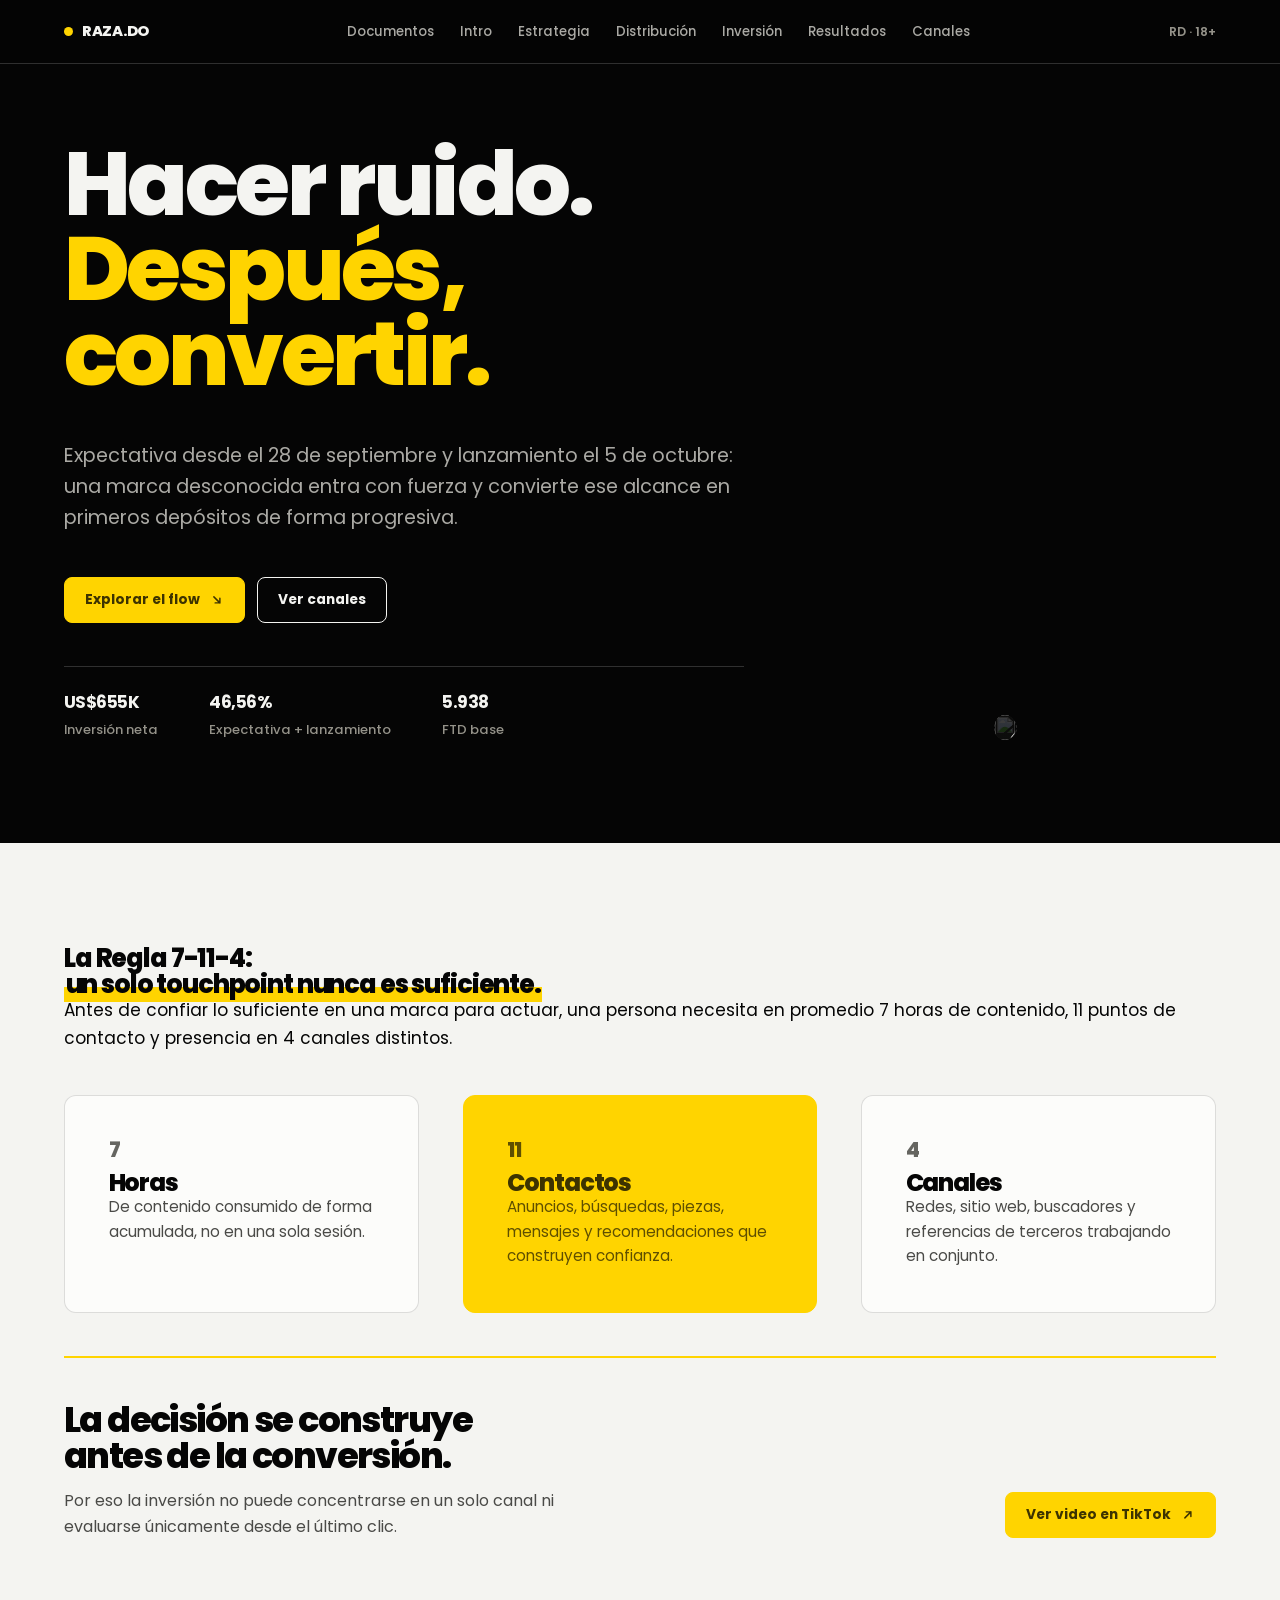
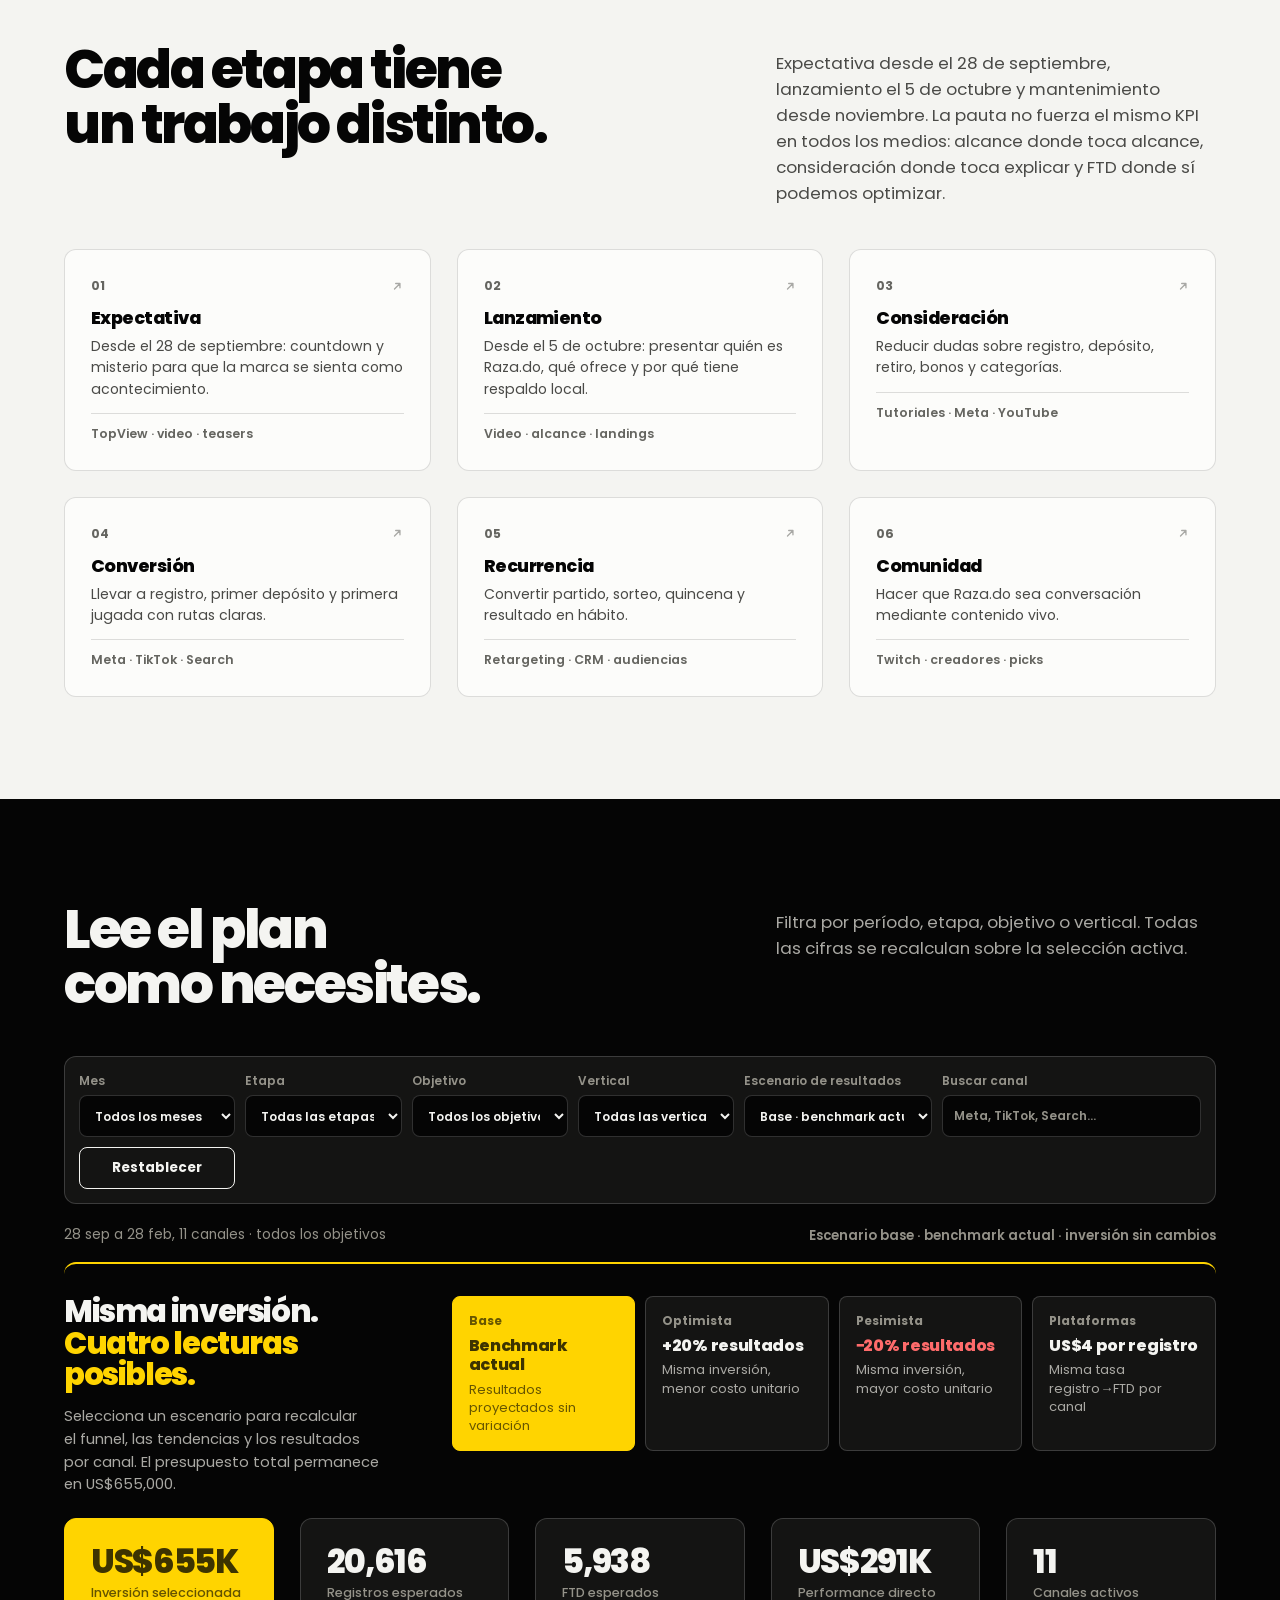
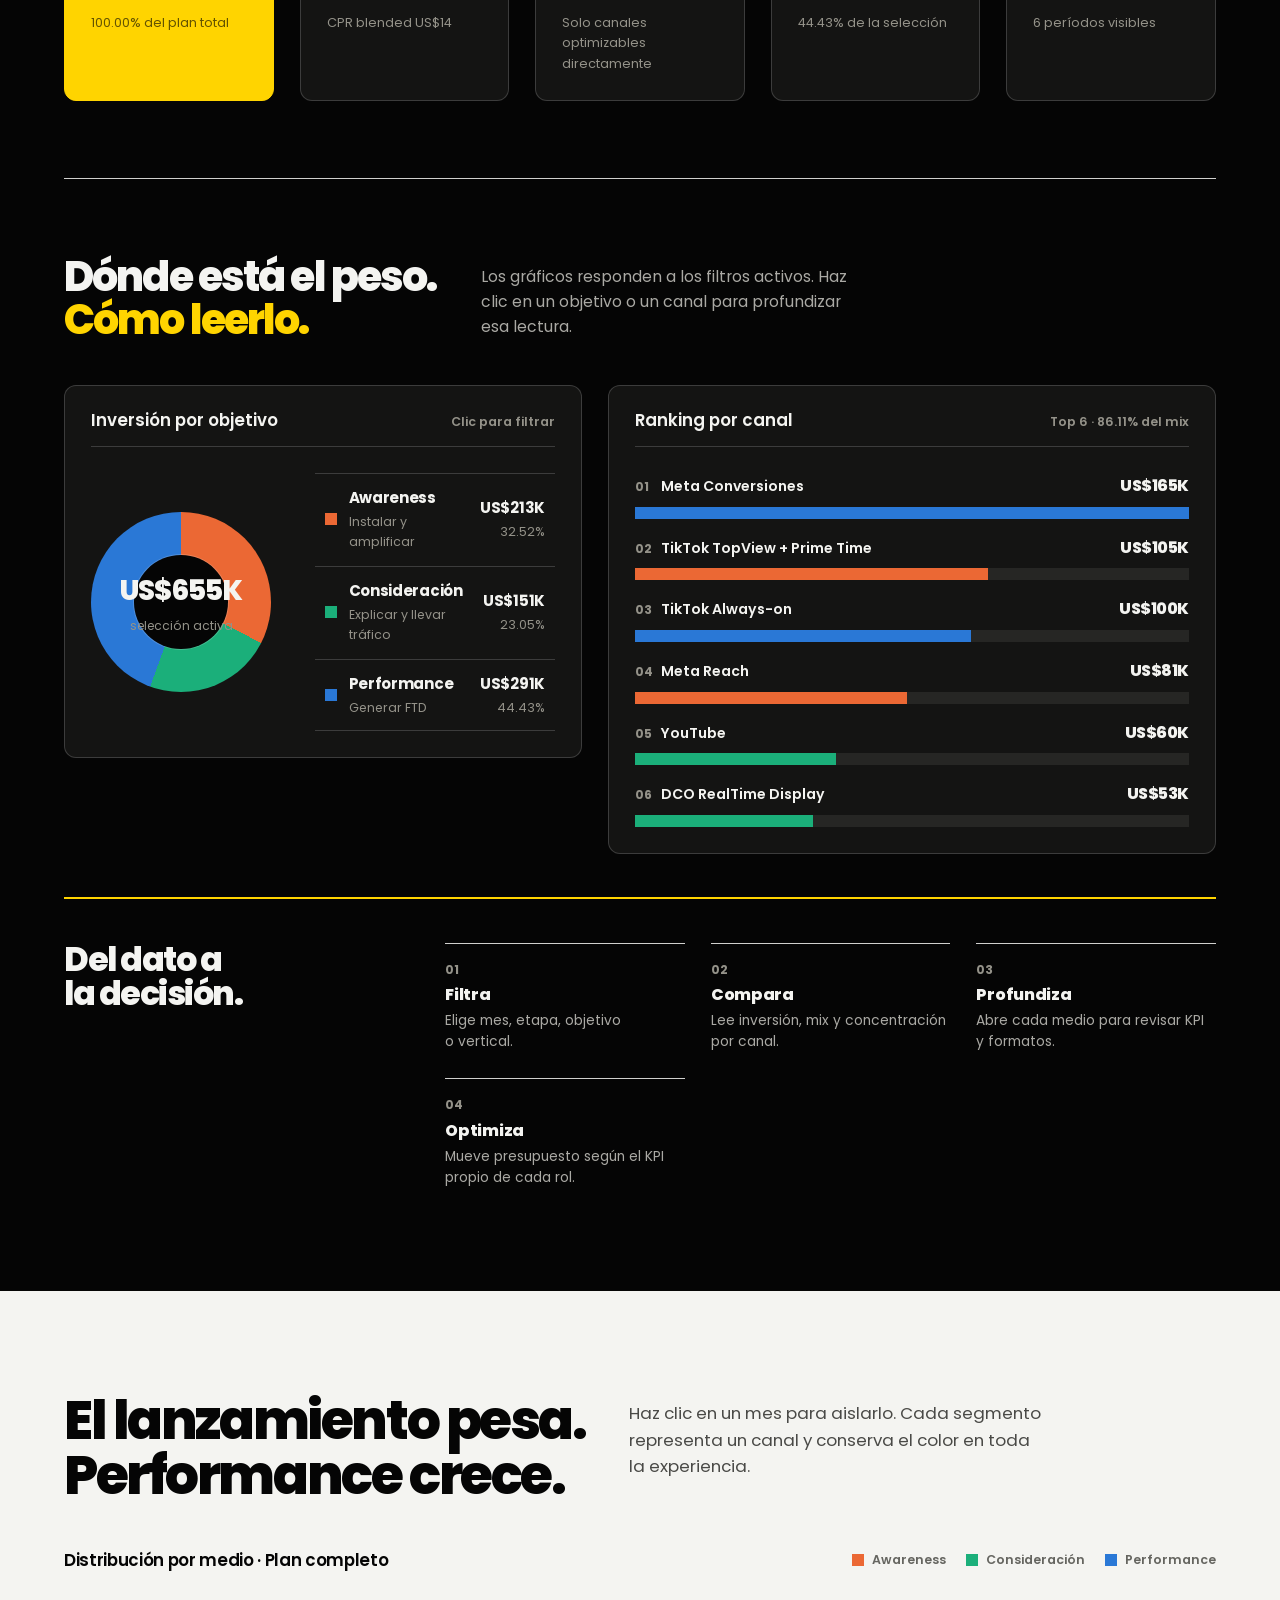
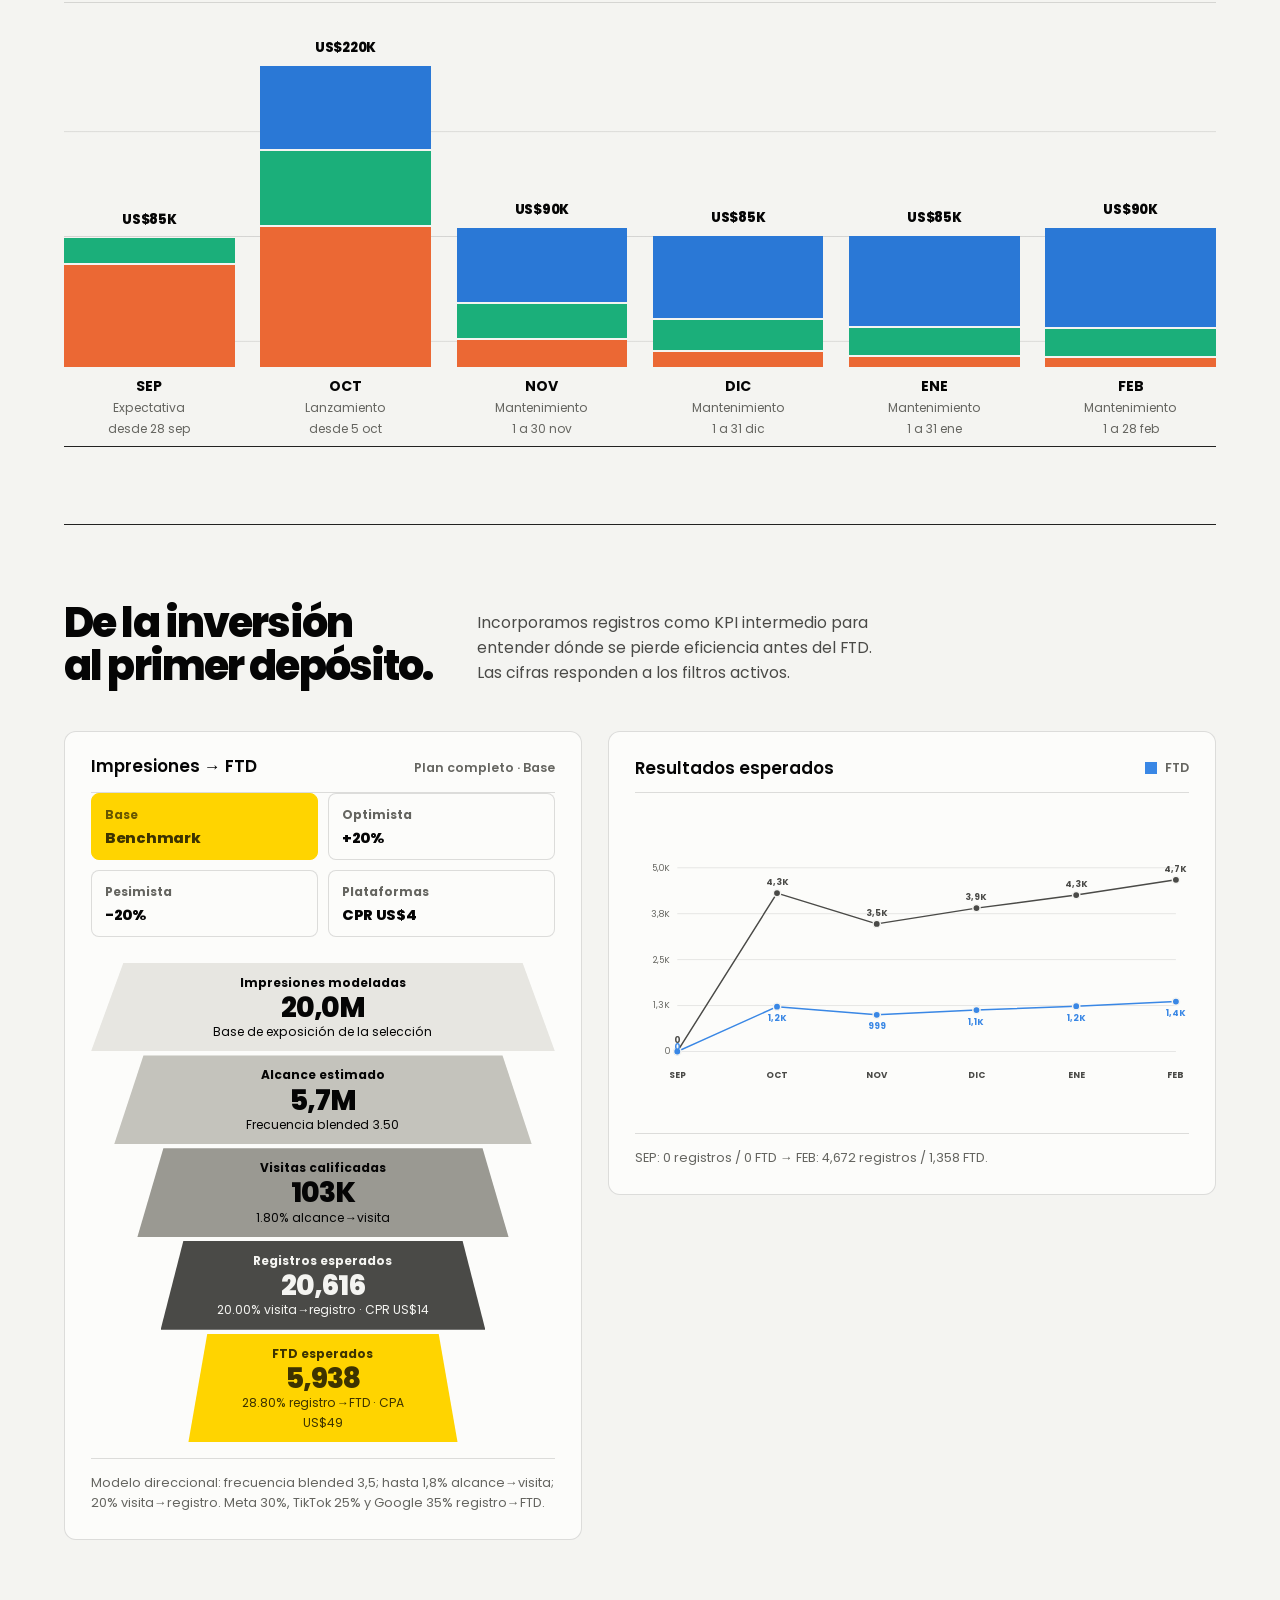
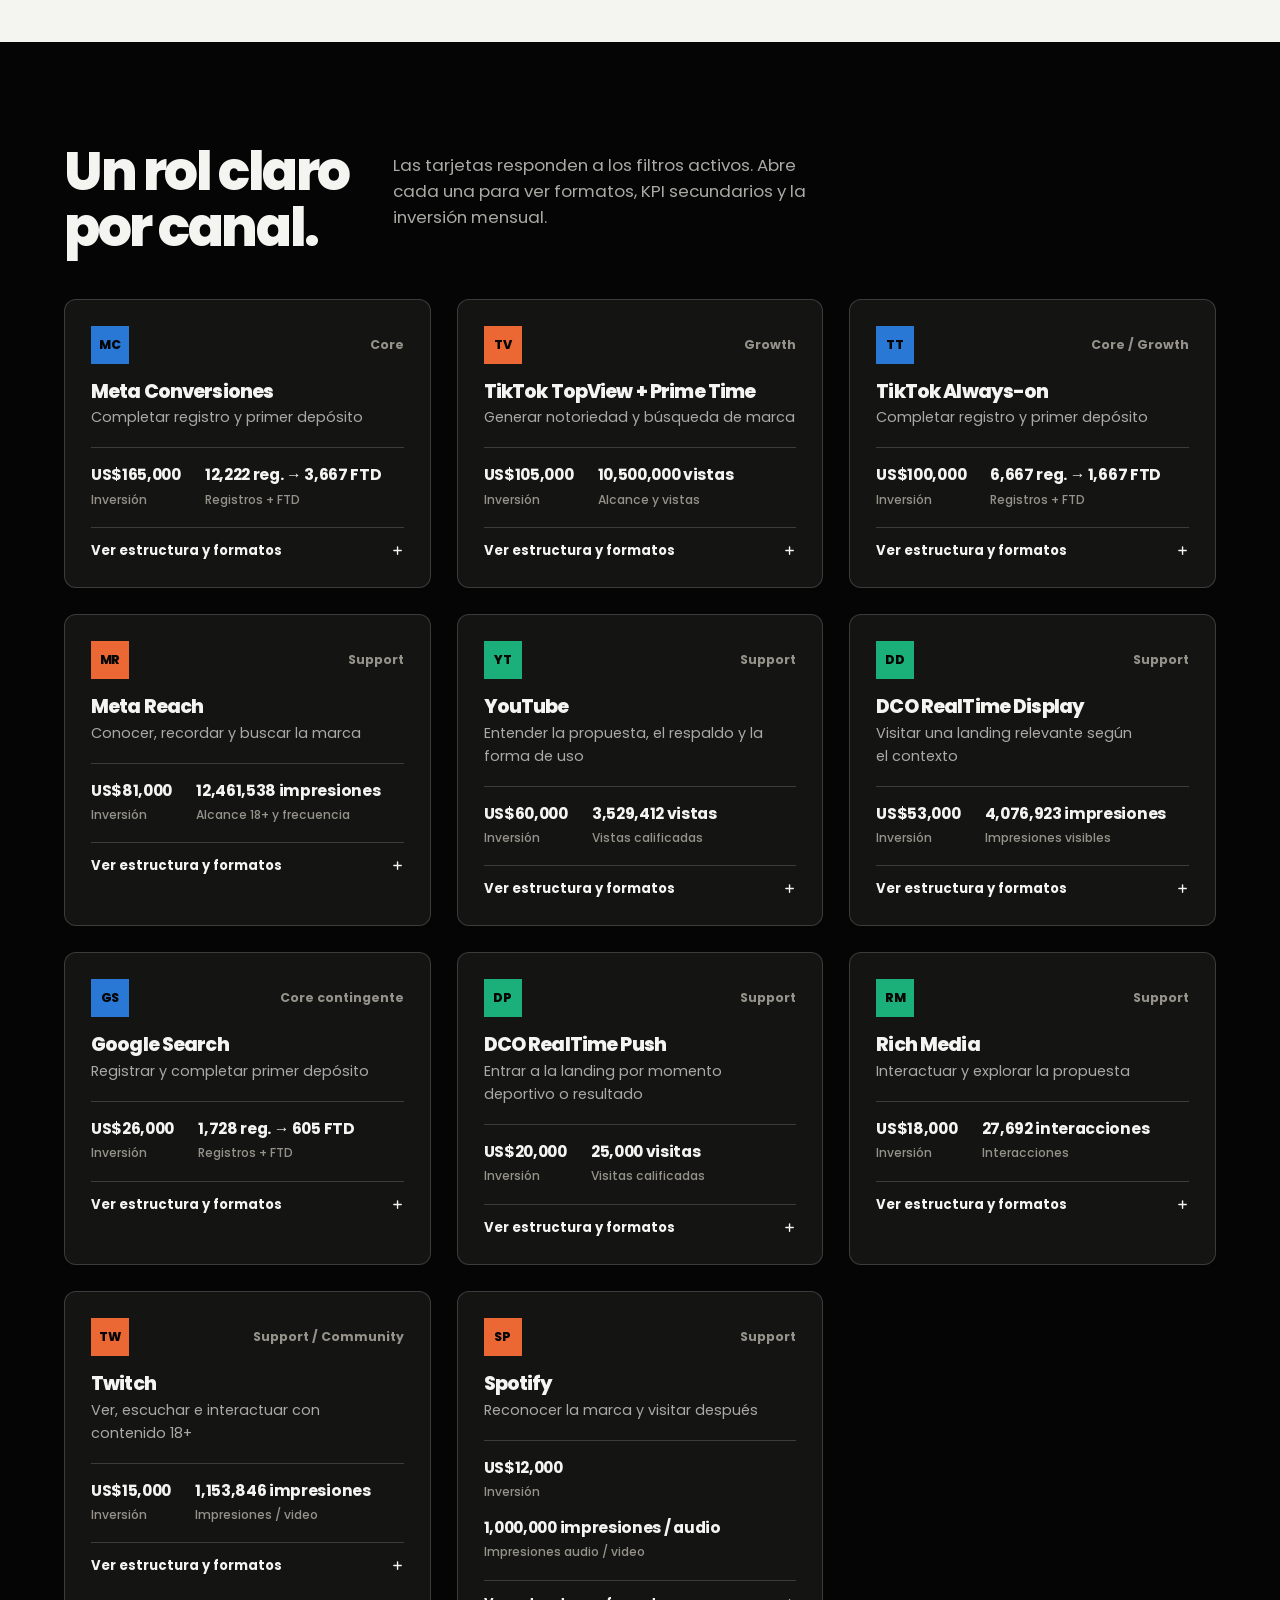
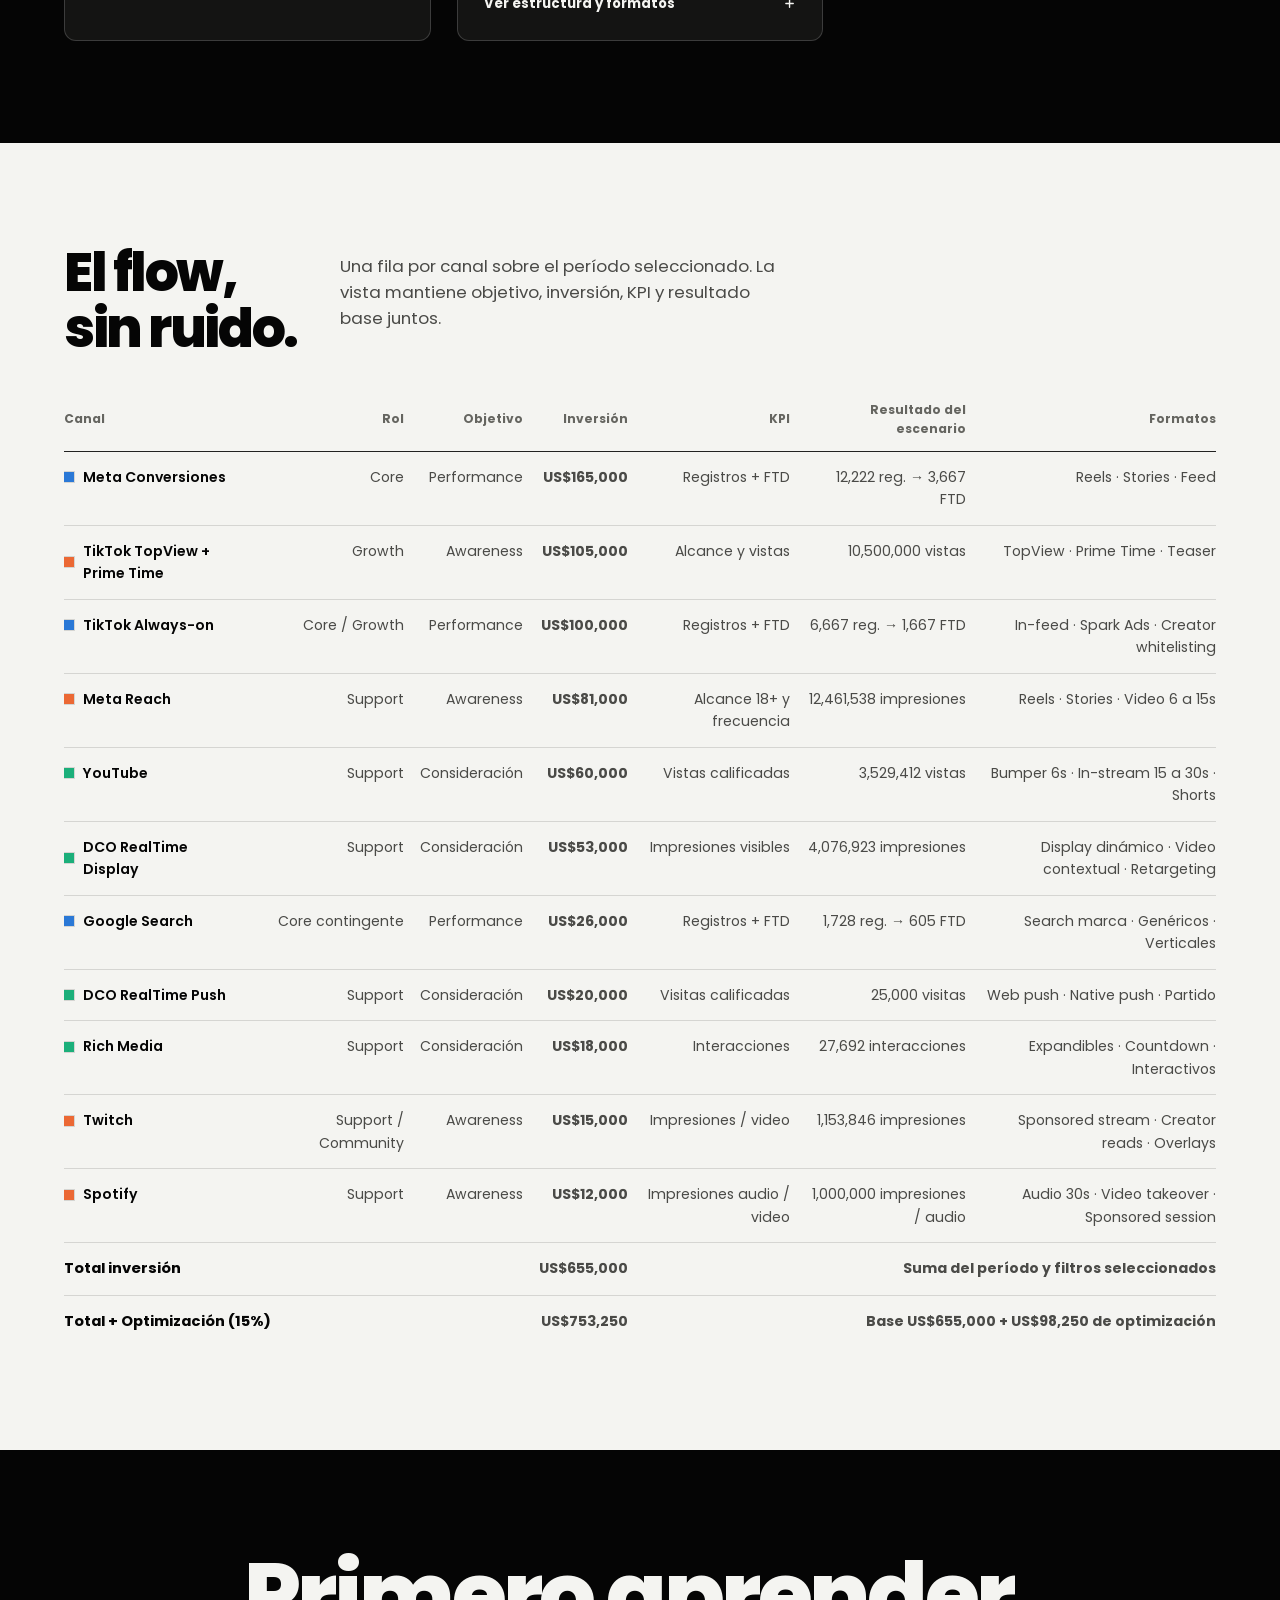
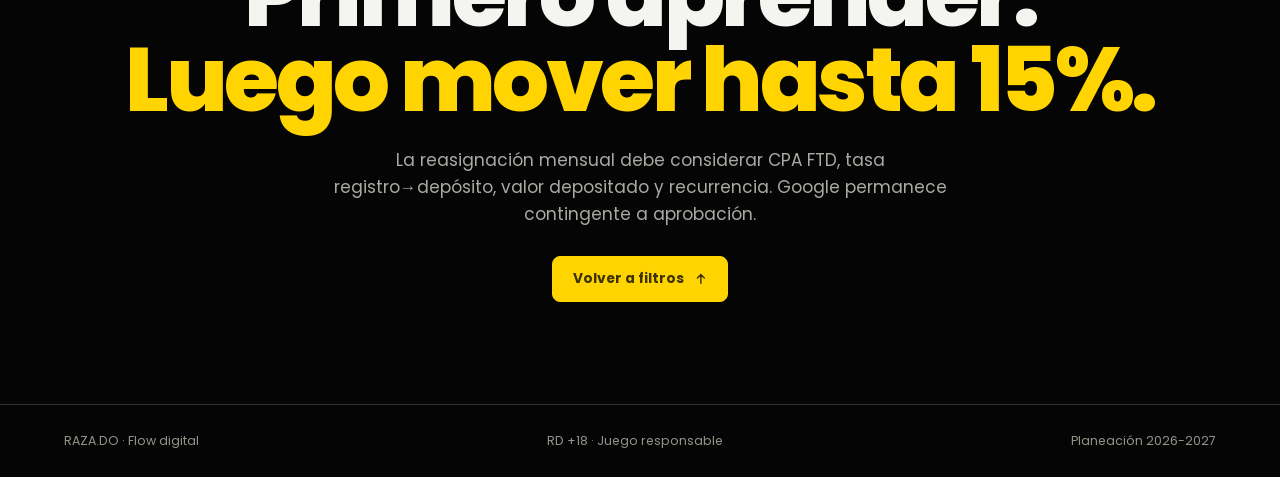
==== flow-digital.html @ d66d6b21 "Actualiza sistema visual y escenario de atribucion" ====
<!doctype html>
<html lang="es" data-suelo="tinta">
<head>
  <meta charset="utf-8">
  <meta name="viewport" content="width=device-width, initial-scale=1">
  <meta name="description" content="Flow digital interactivo de Raza.do: inversión, etapas, canales, formatos y KPI.">
  <title>Raza.do | Flow digital interactivo</title>
  <link rel="preconnect" href="https://fonts.gstatic.com" crossorigin>
  <link rel="stylesheet" href="https://fonts.googleapis.com/css2?family=Poppins:wght@400;500;600;700;800&display=swap">
  <link rel="stylesheet" href="assets/css/adcom.css">
  <link rel="stylesheet" href="styles.css">
  <script defer src="assets/js/adcom.js"></script>
</head>
<body class="flow-page">
  <a class="skip-link" href="#flow">Saltar al flow</a>

  <header class="site-header">
    <a class="brand" href="index.html" aria-label="Volver al centro de documentos de Raza.do">
      <span class="brand-mark">R</span>
      <span>RAZA.DO</span>
    </a>
    <nav aria-label="Navegación principal">
      <a href="index.html">Documentos</a>
      <a href="#intro">Intro</a>
      <a href="#estrategia">Estrategia</a>
      <a href="#distribucion">Distribución</a>
      <a href="#inversion">Inversión</a>
      <a href="#resultados">Resultados</a>
      <a href="#canales">Canales</a>
    </nav>
    <span class="header-context">RD · 18+</span>
  </header>

  <main id="top">
    <section class="hero section-dark" aria-labelledby="hero-title">
      <div class="hero-copy">
        <h1 id="hero-title">Hacer ruido.<br><em>Después, convertir.</em></h1>
        <p class="hero-lead">Expectativa desde el 28 de septiembre y lanzamiento el 5 de octubre: una marca desconocida entra con fuerza y convierte ese alcance en primeros depósitos de forma progresiva.</p>
        <div class="hero-actions">
          <a class="button button-primary" href="#flow">Explorar el flow <svg class="ico" aria-hidden="true"><use href="#i-bajar"></use></svg></a>
          <a class="button button-ghost" href="#canales">Ver canales</a>
        </div>
        <dl class="hero-stats" aria-label="Resumen de inversión">
          <div><dt>Inversión neta</dt><dd>US$655K</dd></div>
          <div><dt>Expectativa + lanzamiento</dt><dd>46,56%</dd></div>
          <div><dt>FTD base</dt><dd>5.938</dd></div>
        </dl>
      </div>
      <div class="hero-visual" aria-hidden="true">
        <figure class="media media-4-5 hero-image-shell">
          <img src="assets/launch-energy.jpg" alt="">
          <span class="media-motif"><i></i></span>
          <figcaption>LA PASIÓN SE PRENDE</figcaption>
        </figure>
        <div class="orbit orbit-one"></div>
        <div class="orbit orbit-two"></div>
      </div>
    </section>

    <section class="rule-intro section-light" id="intro" aria-labelledby="rule-title">
      <div class="rule-heading">
        <h2 id="rule-title">La Regla 7-11-4:<br><em>un solo touchpoint nunca es suficiente.</em></h2>
        <p>Antes de confiar lo suficiente en una marca para actuar, una persona necesita en promedio 7 horas de contenido, 11 puntos de contacto y presencia en 4 canales distintos.</p>
      </div>

      <div class="rule-grid" aria-label="Componentes de la Regla 7-11-4">
        <article class="rule-card">
          <span class="rule-card-number">7</span>
          <div><h3>Horas</h3><p>De contenido consumido de forma acumulada, no en una sola sesión.</p></div>
        </article>
        <article class="rule-card">
          <span class="rule-card-number">11</span>
          <div><h3>Contactos</h3><p>Anuncios, búsquedas, piezas, mensajes y recomendaciones que construyen confianza.</p></div>
        </article>
        <article class="rule-card">
          <span class="rule-card-number">4</span>
          <div><h3>Canales</h3><p>Redes, sitio web, buscadores y referencias de terceros trabajando en conjunto.</p></div>
        </article>
      </div>

      <aside class="rule-reference" aria-label="Referencia en video">
        <div>
          <h3>La decisión se construye<br>antes de la conversión.</h3>
          <p>Por eso la inversión no puede concentrarse en un solo canal ni evaluarse únicamente desde el último clic.</p>
        </div>
        <a class="button button-primary" href="https://vt.tiktok.com/ZS4NrgmYm/" target="_blank" rel="noopener">Ver video en TikTok <svg class="ico" aria-hidden="true"><use href="#i-abrir"></use></svg></a>
      </aside>
    </section>

    <section class="strategy section-light" id="estrategia" aria-labelledby="strategy-title">
      <div class="section-heading">
        <h2 id="strategy-title">Cada etapa tiene un trabajo distinto.</h2>
        <p>Expectativa desde el 28 de septiembre, lanzamiento el 5 de octubre y mantenimiento desde noviembre. La pauta no fuerza el mismo KPI en todos los medios: alcance donde toca alcance, consideración donde toca explicar y FTD donde sí podemos optimizar.</p>
      </div>
      <div class="journey" id="journey" aria-label="Etapas estratégicas"></div>
    </section>

    <section class="dashboard section-dark" id="flow" aria-labelledby="flow-title">
      <div class="section-heading section-heading-wide">
        <div>
          <h2 id="flow-title">Lee el plan como necesites.</h2>
        </div>
        <p>Filtra por período, etapa, objetivo o vertical. Todas las cifras se recalculan sobre la selección activa.</p>
      </div>

      <form class="filters" id="filters" aria-label="Filtros del flow">
        <label>Mes
          <select id="monthFilter">
            <option value="all">Todos los meses</option>
          </select>
        </label>
        <label>Etapa
          <select id="stageFilter">
            <option value="all">Todas las etapas</option>
            <option value="Expectativa">Expectativa (desde 28 sep)</option>
            <option value="Lanzamiento">Lanzamiento (desde 5 oct)</option>
            <option value="Mantenimiento">Mantenimiento (nov a feb)</option>
          </select>
        </label>
        <label>Objetivo
          <select id="objectiveFilter">
            <option value="all">Todos los objetivos</option>
            <option value="Awareness">Awareness</option>
            <option value="Consideración">Consideración</option>
            <option value="Performance">Performance / FTD</option>
          </select>
        </label>
        <label>Vertical
          <select id="verticalFilter">
            <option value="all">Todas las verticales</option>
            <option value="Marca">Marca</option>
            <option value="Deportivas">Deportivas</option>
            <option value="Casino">Casino</option>
            <option value="Lotería">Lotería</option>
            <option value="Virtuales">Virtuales</option>
          </select>
        </label>
        <label>Escenario de resultados
          <select id="scenarioFilter">
            <option value="base">Base · benchmark actual</option>
            <option value="optimistic">Optimista · +20% resultados</option>
            <option value="pessimistic">Pesimista · −20% resultados</option>
            <option value="attribution">Plataformas · CPR US$4</option>
          </select>
        </label>
        <label class="search-label">Buscar canal
          <input id="searchFilter" type="search" placeholder="Meta, TikTok, Search…" autocomplete="off">
        </label>
        <button class="reset-button" id="resetFilters" type="button">Restablecer</button>
      </form>

      <div class="active-filter-row">
        <p id="selectionLabel" aria-live="polite">Plan completo, 28 sep a 28 feb · 11 canales</p>
        <span class="live-dot" id="scenarioLabel">Escenario base · inversión sin cambios</span>
      </div>

      <section class="scenario-switcher marco marco-duo" aria-labelledby="scenario-title">
        <div class="scenario-switcher-copy marco-head">
          <h2 id="scenario-title">Misma inversión.<br><em>Cuatro lecturas posibles.</em></h2>
          <p>Selecciona un escenario para recalcular el funnel, las tendencias y los resultados por canal. El presupuesto total permanece en US$655,000.</p>
        </div>
        <div class="scenario-options opciones" role="group" aria-label="Seleccionar escenario de resultados">
          <button class="scenario-option opcion is-active" type="button" data-scenario="base" aria-pressed="true"><span>Base</span><strong>Benchmark actual</strong><small>Resultados proyectados sin variación</small></button>
          <button class="scenario-option opcion scenario-option-positive" type="button" data-scenario="optimistic" aria-pressed="false"><span>Optimista</span><strong>+20% resultados</strong><small>Misma inversión, menor costo unitario</small></button>
          <button class="scenario-option opcion scenario-option-negative" type="button" data-scenario="pessimistic" aria-pressed="false"><span>Pesimista</span><strong>−20% resultados</strong><small>Misma inversión, mayor costo unitario</small></button>
          <button class="scenario-option opcion" type="button" data-scenario="attribution" aria-pressed="false"><span>Plataformas</span><strong>US$4 por registro</strong><small>Misma tasa registro→FTD por canal</small></button>
        </div>
        <aside class="attribution-note" id="attributionNote" aria-live="polite" hidden>
          <strong>Cómo leer la atribución de plataformas</strong>
          <p>Una <b>ventana de atribución</b> es el período después de ver o hacer clic en un anuncio durante el cual la plataforma puede adjudicarse un registro o FTD. Como cada plataforma aplica su propia ventana, un mismo usuario puede aparecer en más de un reporte. Este escenario usa un CPR atribuido promedio de US$4 y conserva la tasa registro→FTD de cada canal; sirve para leer los reportes de medios, no como total de usuarios únicos.</p>
        </aside>
      </section>

      <div class="metric-grid" id="metricGrid" aria-live="polite"></div>

      <section class="distribution-block" id="distribucion" aria-labelledby="distribution-title">
        <div class="dashboard-subheading">
          <div>
            <h2 id="distribution-title">Dónde está el peso.<br><em>Cómo leerlo.</em></h2>
          </div>
          <p>Los gráficos responden a los filtros activos. Haz clic en un objetivo o un canal para profundizar esa lectura.</p>
        </div>

        <div class="distribution-grid">
          <article class="insight-panel objective-panel">
            <div class="insight-panel-heading">
              <div><span>Mix estratégico</span><h3>Inversión por objetivo</h3></div>
              <span class="chart-hint">Clic para filtrar</span>
            </div>
            <div class="objective-chart-layout">
              <div class="objective-donut" id="objectiveDonut" role="img" aria-label="Distribución de inversión por objetivo"></div>
              <div class="objective-legend" id="objectiveLegend"></div>
            </div>
          </article>

          <article class="insight-panel ranking-panel">
            <div class="insight-panel-heading">
              <div><span>Concentración</span><h3>Ranking por canal</h3></div>
              <span class="chart-hint" id="rankingSummary">Top 6</span>
            </div>
            <div class="ranking-list" id="channelRanking" aria-live="polite"></div>
          </article>
        </div>

        <div class="flow-usage" aria-labelledby="usage-title">
          <div class="flow-usage-heading">
            <h3 id="usage-title">Del dato a<br>la decisión.</h3>
          </div>
          <ol class="flow-usage-steps">
            <li><span>01</span><strong>Filtra</strong><p>Elige mes, etapa, objetivo o vertical.</p></li>
            <li><span>02</span><strong>Compara</strong><p>Lee inversión, mix y concentración por canal.</p></li>
            <li><span>03</span><strong>Profundiza</strong><p>Abre cada medio para revisar KPI y formatos.</p></li>
            <li><span>04</span><strong>Optimiza</strong><p>Mueve presupuesto según el KPI propio de cada rol.</p></li>
          </ol>
        </div>
      </section>
    </section>

    <section class="investment section-light" id="inversion" aria-labelledby="investment-title">
      <div class="section-heading section-heading-inline">
        <div>
          <h2 id="investment-title">El lanzamiento pesa.<br>Performance crece.</h2>
        </div>
        <p>Haz clic en un mes para aislarlo. Cada segmento representa un canal y conserva el color en toda la experiencia.</p>
      </div>
      <div class="chart-shell">
        <div class="chart-toolbar">
          <p id="chartTitle">Distribución por medio · Plan completo</p>
          <div class="legend" id="chartLegend"></div>
        </div>
        <div class="monthly-chart" id="monthlyChart" role="img" aria-label="Inversión mensual apilada por canal"></div>
      </div>

      <section class="performance-results" id="resultados" aria-labelledby="results-title">
        <div class="results-heading">
          <div>
            <h2 id="results-title">De la inversión<br>al primer depósito.</h2>
          </div>
          <p>Incorporamos registros como KPI intermedio para entender dónde se pierde eficiencia antes del FTD. Las cifras responden a los filtros activos.</p>
        </div>

        <div class="results-grid">
          <article class="performance-panel funnel-panel">
            <div class="performance-panel-heading">
              <div><span>Funnel de medios y conversión</span><h3>Impresiones → FTD</h3></div>
              <span id="funnelSelection">Plan completo</span>
            </div>
            <div class="funnel-scenario-options opciones" role="group" aria-label="Escenario aplicado al funnel">
              <button class="scenario-option opcion funnel-scenario-option is-active" type="button" data-scenario="base" aria-pressed="true"><span>Base</span><strong>Benchmark</strong></button>
              <button class="scenario-option opcion funnel-scenario-option" type="button" data-scenario="optimistic" aria-pressed="false"><span>Optimista</span><strong>+20%</strong></button>
              <button class="scenario-option opcion funnel-scenario-option" type="button" data-scenario="pessimistic" aria-pressed="false"><span>Pesimista</span><strong>-20%</strong></button>
              <button class="scenario-option opcion funnel-scenario-option" type="button" data-scenario="attribution" aria-pressed="false"><span>Plataformas</span><strong>CPR US$4</strong></button>
            </div>
            <div class="conversion-funnel" id="conversionFunnel" role="img" aria-label="Funnel esperado de impresiones, alcance, visitas, registros y FTD"></div>
            <p class="results-assumption" id="funnelAssumption">Modelo direccional: frecuencia blended 3,5; hasta 1,8% alcance→visita; 20% visita→registro. Meta 30%, TikTok 25% y Google 35% registro→FTD.</p>
          </article>

          <article class="performance-panel trend-panel">
            <div class="performance-panel-heading">
              <div><span>Tendencia mensual</span><h3>Resultados esperados</h3></div>
              <div class="trend-legend" aria-label="Leyenda"><span><i class="register-swatch"></i>Registros</span><span><i class="ftd-swatch"></i>FTD</span></div>
            </div>
            <div class="results-trend" id="resultsTrend" role="img" aria-label="Tendencia mensual de registros y FTD"></div>
            <p class="trend-summary" id="trendSummary"></p>
          </article>
        </div>
      </section>
    </section>

    <section class="channels section-dark" id="canales" aria-labelledby="channels-title">
      <div class="section-heading section-heading-inline">
        <div>
          <h2 id="channels-title">Un rol claro<br>por canal.</h2>
        </div>
        <p>Las tarjetas responden a los filtros activos. Abre cada una para ver formatos, KPI secundarios y la inversión mensual.</p>
      </div>
      <div class="channel-grid" id="channelGrid"></div>
      <p class="empty-state" id="emptyState" hidden>No hay canales que coincidan con estos filtros.</p>
    </section>

    <section class="flow-table-section section-light" aria-labelledby="table-title">
      <div class="section-heading section-heading-inline">
        <div>
          <h2 id="table-title">El flow,<br>sin ruido.</h2>
        </div>
        <p>Una fila por canal sobre el período seleccionado. La vista mantiene objetivo, inversión, KPI y resultado base juntos.</p>
      </div>
      <div class="table-wrap">
        <table>
          <thead>
            <tr>
              <th>Canal</th><th>Rol</th><th>Objetivo</th><th>Inversión</th><th>KPI</th><th>Resultado del escenario</th><th>Formatos</th>
            </tr>
          </thead>
          <tbody id="flowTableBody"></tbody>
        </table>
      </div>
    </section>

    <section class="decision-strip section-dark">
      <h2>Primero aprender.<br><em>Luego mover hasta 15%.</em></h2>
      <p>La reasignación mensual debe considerar CPA FTD, tasa registro→depósito, valor depositado y recurrencia. Google permanece contingente a aprobación.</p>
      <a class="button button-primary" href="#flow">Volver a filtros <svg class="ico" aria-hidden="true"><use href="#i-arriba"></use></svg></a>
    </section>
  </main>

  <footer>
    <span>RAZA.DO · Flow digital</span>
    <span>RD +18 · Juego responsable</span>
    <span>Planeación 2026-2027</span>
  </footer>

  <script src="app.js"></script>
</body>
</html>
---- assets/css/adcom.css ----
/* ============================================================================
   Sistema de diseño Adcom · documentos de cliente
   ----------------------------------------------------------------------------
   Poppins, el amarillo de Adcom, y DOS SUELOS: papel o tinta.

   Cada documento elige uno, en el <html>:

     <html lang="es">                      papel  (el suelo por defecto)
     <html lang="es" data-suelo="tinta">   tinta

   Los dos vienen de la casa: el framework del área digital es tinta, genius
   es papel. La estructura, la escala, los contenedores, el índice y el
   vocabulario son idénticos en los dos. Solo cambia el juego de tokens.

   LO QUE SIGUE PROHIBIDO es alternar dentro de un documento. Ese era el
   defecto de raza: oscuro, claro, oscuro, y el lector sentía que lo habían
   cambiado de sitio. Para un único momento invertido está `.slab`, una vez
   por documento, y en tinta se invierte al revés solo.

   ESTE ARCHIVO ES LA FUENTE DE VERDAD. Vive en adcom/sistema/adcom.css.
   Las copias en cada repo (assets/css/adcom.css) se generan con sync.ps1.
   No edites una copia: se sobrescribe en el siguiente sync.

   Cómo hacer un ajuste: DESIGN.md, sección "Cómo cambiar algo".
   El archivo tiene dos mitades:
     1. El vocabulario canónico. Es lo que se escribe en documentos nuevos.
     2. La capa de compatibilidad (al final). Neutraliza los nombres de clase
        de los informes viejos, para migrarlos sin reescribir su HTML.
   ========================================================================= */

/* @tokens:inicio — desde aquí hasta @tokens:fin, sync.ps1 extrae
   assets/css/adcom-tokens.css: SOLO los tokens, sin una sola regla de
   componente ni de elemento. Es lo que enlazan los documentos legados, que
   traen su propio CSS completo y no pueden recibir encima el `table`, el
   `img` ni el `h1..h4` del sistema sin que se les mueva el suelo.
   No metas reglas aquí dentro: se copian a los catorce repos. */
:root{
  /* --- marca Adcom (bloqueada, idéntica en los dos suelos) ---
     El amarillo viene del framework del área digital, que es la declaración
     canónica de la marca. Coincide con genius. El #FFC000 que aparece en
     gana, uan, yajuego y westfield es deriva y se corrige al migrar. */
  --accent:#ffd400;
  --accent-hi:#ffdf3d;          /* el amarillo al pasar el cursor */
  --accent-ink:#3d3300;         /* texto SOBRE el amarillo · 8.8:1 en los dos */

  /* ======================= SUELO PAPEL (por defecto) =======================
     Contrastes medidos, no estimados. */
  --ground:#f4f4f1;
  --fg:#050505;                 /* 18.5:1 */
  --fg-secondary:#4a4a47;       /* 8.1:1 · prosa secundaria, pasa AAA */
  --fg-muted:#656560;           /* 5.3:1 sobre el suelo y 4.7:1 sobre --sunken.
                                   Tiene que pasar en las dos: las etiquetas
                                   viven también en filas y listas activas. */
  --raised:#fcfcfa;             /* superficie elevada: la ficha */
  --sunken:#e7e6e1;             /* superficie hundida: la pista de una barra */
  --rule:rgba(5,5,5,.13);       /* regla que separa sin llamar la atención */
  --rule-strong:rgba(5,5,5,.88);/* regla que abre una sección */
  --scroll-thumb:#c6c5be;

  /* Sobre papel el amarillo de marca da 1.3:1: es inservible como texto o
     como relleno de barra. Para eso existe --accent-fg. */
  --accent-fg:#7d6800;          /* el amarillo cuando es dato o texto · 4.9:1 */
  --neg:#c2261c;                /* 5.3:1 · el dato que está mal */
  --pos:#16693a;                /* 6.1:1 · el dato que está bien */

  /* el único momento invertido de la página: el otro suelo */
  --inv-ground:#050505;
  --inv-fg:#f4f4f1;
  --inv-secondary:#aaa9a4;
  --inv-rule:rgba(244,244,241,.18);
  --inv-rule-strong:rgba(244,244,241,.85);
  --inv-accent:#ffd400;         /* sobre el slab oscuro el amarillo da 14.2:1 */

  /* --- escala de gráfico (reservada) ---
     Tres ranuras categóricas para un gráfico de varias series. NO es la
     marca: el amarillo no entra aquí, porque el lector no sabría cuándo el
     amarillo significa Adcom y cuándo significa "serie 2".
     Validada sobre todos los pares: ver DESIGN.md. */
  --serie-1:#2a78d6;
  --serie-2:#eb6834;
  --serie-3:#1baf7a;
  --serie-fg:#050505;           /* texto encima de una serie · 6.4 / 4.6 / 7.2:1 */

  /* --- rampa secuencial ---
     Para un ORDEN, no para identidades: un embudo, una escala de intensidad,
     una serie de etapas. Corre del suelo hacia el primer plano.
     Regla de texto, idéntica en los dos suelos porque la rampa siempre va en
     la misma dirección: los pasos 1 a 3 llevan --fg, el paso 4 lleva --ground.
     Medido en papel: 16.3, 11.5, 7.1 y 8.1:1. */
  --ramp-1:#e7e6e1;
  --ramp-2:#c4c3bc;
  --ramp-3:#9a9992;
  --ramp-4:#4a4a47;

  /* --- el shell de navegación lateral ---
     Mueble persistente, no contenido: los documentos de educación con menú
     lateral (rutas, tableros) llevan un riel de navegación fijo que NO seguía
     el suelo del documento en el original (sidebar negra con .main blanco), y
     aquí tampoco lo sigue. No es el mismo concepto que `.slab` — el slab es un
     momento de contenido, una vez por documento; el shell es la estructura de
     navegación, siempre presente mientras el documento tiene menú lateral.
     Contraste medido: 17.6:1, 5.6:1, 13.6:1. */
  --shell-bg:#0d0d0c;
  --shell-fg:#f4f4f1;
  --shell-fg-muted:#8a8a86;
  --shell-rule:rgba(244,244,241,.12);
  --shell-active:rgba(244,244,241,.08);

  /* --- forma ---
     Un sistema de forma con dos roles declarados, no una mezcla al gusto:
       superficies y medios  ->  --radius
       controles compactos   ->  --radius-sm
       marcas de dato        ->  0, siempre (una barra cuadrada mide mejor)
     Viene del framework del área digital (20/12px), un poco más contenido. */
  --radius:12px;
  --radius-sm:8px;

  /* --- piso tipografico ---
     Nada funcional por debajo de --fs-min, y nada de prosa por debajo de
     --fs-body-min. No era regla escrita y los informes bajaban a 9.5px en
     cabeceras de tabla y etiquetas de eje: ilegible en pantalla y peor
     impreso. El piso se fija en rem para que respete el zoom del navegador. */
  --fs-min:.75rem;              /* 12px · etiquetas, cabeceras, ejes */
  --fs-body-min:.8rem;          /* 12.8px · prosa, notas al pie, subtextos.
                                   Era .82rem. Se baja a .8 porque es lo que
                                   usa raza en sus notas de ficha, y dos
                                   decimas de pixel no son una diferencia de
                                   legibilidad: tener DOS valores para el
                                   mismo piso si lo es. */         /* 13px · prosa, notas al pie, subtextos */

  /* --- escala de titular ---
     El techo son 6rem y el tracking no baja de -.04em: por debajo de ahí las
     letras pierden su forma. Se llega a "fuerte" con TAMAÑO y peso, y con
     copy corto, no apretando el tracking. */
  --fs-display:clamp(2.6rem,7vw,6rem);
  --tk-display:-.04em;
  --lh-display:.95;


  /* --- escala de espacio ---
     Siete pasos, y cada uno tiene un trabajo. Antes había 67 valores
     verticales distintos, 40 de ellos clamp(): pares como
     clamp(18px,2.4vw,26px) y clamp(16px,2vw,26px) hacían lo mismo con 2px de
     diferencia, invisibles para el lector y caros de mantener.

     Es el mismo arreglo que el framework del área digital hizo con su
     tipografía, por la misma razón.

     La regla de jerarquía: más espacio ARRIBA de un encabezado que abajo.
     Una sección abre con --s-7 y separa su encabezado del contenido con
     --s-5, así que la apertura siempre gana. */
  --s-1:4px;                     /* dentro de una línea: icono a texto */
  --s-2:8px;                     /* dentro de un grupo: etiqueta a dato */
  --s-3:14px;                    /* elemento a elemento dentro de una ficha */
  --s-4:clamp(18px,2.4vw,26px);  /* ficha a ficha, fila a fila */
  --s-5:clamp(26px,3.4vw,44px);  /* bloque a bloque, encabezado a contenido */
  --s-6:clamp(44px,6vw,84px);    /* apertura de una sección o de una portada */
  --s-7:clamp(72px,8vw,128px);   /* entre franjas */
  --s-col:clamp(24px,4vw,64px);  /* separación entre columnas anchas */

  /* --- la tipografía ---
     Va como token para que viaje a la capa adoptable: es la señal más
     visible de que un documento es de la casa, y era justo la que no
     llegaba a los documentos que solo pueden recibir tokens. */
  --fuente:Poppins,ui-sans-serif,-apple-system,"Segoe UI",sans-serif,
    "Segoe UI Emoji","Apple Color Emoji","Noto Color Emoji";
  --fuente-mono:ui-monospace,SFMono-Regular,Menlo,Consolas,monospace;

  /* --- medida y ritmo (idéntico en los dos suelos) --- */
  --measure:68ch;               /* medida de lectura */
  --gutter:clamp(20px,5vw,72px);
  --max:1240px;
  --step:var(--s-7);            /* alias heredado del paso de franja */
  --ease:cubic-bezier(.2,.7,.3,1);
  color-scheme:light;

  /* --- alias heredados ---
     El vocabulario se escribió con --ink y --paper. Se quedan como alias de
     los roles para no reescribir catorce repos, y para que un documento que
     cambia de suelo funcione sin tocar una línea de su CSS propio. */
  --ink:var(--fg);
  --paper:var(--ground);
  --ink-secondary:var(--fg-secondary);
  --ink-muted:var(--fg-muted);
  --accent-deep:var(--accent-fg);
  --inv-text:var(--inv-fg);
  /* --- enfasis del titular ---
     Se declara como token, no como selector de ancestro: el valor que
     hereda un <em> es el del suelo MAS CERCANO, que es justo lo que
     hace falta en un documento con franjas de los dos suelos. */
  --em-fg:var(--fg);
  --em-bg:linear-gradient(transparent 58%, var(--accent) 58%);
  --em-pad:.06em

}

/* Suelo papel declarado a mano: hace falta para una franja clara dentro de un
   documento en tinta. Repite los valores de :root a propósito, porque una
   franja no puede depender de cuál sea el suelo de la página que la contiene. */
[data-suelo="papel"],.section-light,.s-light{
  --ground:#f4f4f1;
  --fg:#050505;
  --fg-secondary:#4a4a47;
  --fg-muted:#656560;
  --raised:#fcfcfa;
  --sunken:#e7e6e1;
  --rule:rgba(5,5,5,.13);
  --rule-strong:rgba(5,5,5,.88);
  --scroll-thumb:#c6c5be;
  --accent-fg:#7d6800;
  --neg:#c2261c;
  --pos:#16693a;
  --inv-ground:#050505;
  --inv-fg:#f4f4f1;
  --inv-secondary:#aaa9a4;
  --inv-rule:rgba(244,244,241,.18);
  --inv-rule-strong:rgba(244,244,241,.85);
  --inv-accent:#ffd400;
  --serie-1:#2a78d6;
  --serie-2:#eb6834;
  --serie-3:#1baf7a;
  --serie-fg:#050505;
  --ramp-1:#e7e6e1;
  --ramp-2:#c4c3bc;
  --ramp-3:#9a9992;
  --ramp-4:#4a4a47;
  color-scheme:light;
  /* Los alias se REDECLARAN en cada suelo a proposito. Un alias es una
     sustitucion que se resuelve donde se declara: si solo vive en :root,
     su valor queda congelado en el suelo de la raiz y una franja del otro
     suelo lo hereda ya resuelto, con el color contrario. */
  --ink:var(--fg);
  --paper:var(--ground);
  --ink-secondary:var(--fg-secondary);
  --ink-muted:var(--fg-muted);
  --accent-deep:var(--accent-fg);
  --inv-text:var(--inv-fg);
  /* --- enfasis del titular ---
     Se declara como token, no como selector de ancestro: el valor que
     hereda un <em> es el del suelo MAS CERCANO, que es justo lo que
     hace falta en un documento con franjas de los dos suelos. */
  --em-fg:var(--fg);
  --em-bg:linear-gradient(transparent 58%, var(--accent) 58%);
  --em-pad:.06em
}

/* ========================== SUELO TINTA ===================================
   Los mismos roles, resueltos contra un suelo oscuro. Se activa con
   data-suelo="tinta" en el <html>. Nada más cambia. */
[data-suelo="tinta"],.section-dark,.s-dark{
  --ground:#050505;
  --fg:#f4f4f1;                 /* 18.5:1 · nunca #fff puro */
  --fg-secondary:#aaa9a4;       /* 8.7:1 · el mismo que usa el .slab de genius */
  --fg-muted:#949289;           /* 6.5:1 sobre el suelo y 4.9:1 sobre --sunken */
  --raised:#141413;
  --sunken:#262624;
  --rule:rgba(244,244,241,.18);
  --rule-strong:rgba(244,244,241,.85);
  --scroll-thumb:#3a3a37;

  /* Aquí el amarillo de marca YA es legible: 14.2:1 sobre el suelo. El
     amarillo de dato y el de marca son el mismo, y por eso este suelo se ve
     más asertivo que el papel. Es la razón de ser de este suelo. */
  --accent-fg:var(--accent);
  --neg:#ff6b6b;                /* 7.3:1 · #c2261c se queda en 3.5:1 aquí */
  --pos:#2fb574;                /* 7.7:1 · #16693a se queda en 3.0:1 aquí */

  --inv-ground:#f4f4f1;
  --inv-fg:#050505;
  --inv-secondary:#4a4a47;
  --inv-rule:rgba(5,5,5,.16);
  --inv-rule-strong:rgba(5,5,5,.88);
  --inv-accent:#7d6800;         /* aquí el slab es CLARO: el amarillo de marca
                                   daría 1.3:1 encima, así que va el profundo */

  /* los mismos tres hues, escalonados para el suelo oscuro */
  --serie-1:#3987e5;
  --serie-2:#d95926;
  --serie-3:#199e70;
  --serie-fg:#050505;           /* 5.6 / 5.3 / 6.0:1 */

  /* la misma rampa, del suelo oscuro hacia el primer plano claro.
     Medido: 13.8, 9.7, 4.9 y 8.7:1 con la misma regla de texto. */
  --ramp-1:#262624;
  --ramp-2:#3f3e3b;
  --ramp-3:#6b6a64;
  --ramp-4:#aaa9a4;

  color-scheme:dark;
  /* Los alias se REDECLARAN en cada suelo a proposito. Un alias es una
     sustitucion que se resuelve donde se declara: si solo vive en :root,
     su valor queda congelado en el suelo de la raiz y una franja del otro
     suelo lo hereda ya resuelto, con el color contrario. */
  --ink:var(--fg);
  --paper:var(--ground);
  --ink-secondary:var(--fg-secondary);
  --ink-muted:var(--fg-muted);
  --accent-deep:var(--accent-fg);
  --inv-text:var(--inv-fg);
  /* Aqui el amarillo si puede ser texto: 14.2:1 sobre el suelo. Es el
     enfasis que tenia el raza original. */
  --em-fg:var(--accent);
  --em-bg:none;
  --em-pad:0
}
/* @tokens:fin */

/* ---------------------------------------------------------------- base --- */
*,*::before,*::after{box-sizing:border-box}
html{-webkit-text-size-adjust:100%}
@media (prefers-reduced-motion:no-preference){ html{scroll-behavior:smooth} }

body{
  margin:0;
  background:var(--paper);
  color:var(--ink);
  font-family:var(--fuente);
  font-size:17px;
  line-height:1.6;
  -webkit-font-smoothing:antialiased
}

/* Las superficies que no dibujamos también son parte del diseño.
   Selección, caret, scrollbar y anillo de foco vienen con defaults del
   navegador que no pertenecen a ningún sistema. Se visten desde la paleta. */
::selection{background:var(--accent); color:var(--accent-ink)}
html{caret-color:var(--ink); accent-color:var(--ink)}
::-webkit-scrollbar{width:12px; height:12px}
::-webkit-scrollbar-track{background:var(--sunken)}
::-webkit-scrollbar-thumb{background:var(--scroll-thumb); border:3px solid var(--sunken); border-radius:99px}
::-webkit-scrollbar-thumb:hover{background:var(--ink-secondary)}
html{scrollbar-color:var(--scroll-thumb) var(--sunken); scrollbar-width:thin}
:focus-visible{outline:2px solid var(--ink); outline-offset:3px; border-radius:2px}

img{display:block; max-width:100%}
h1,h2,h3,h4{margin:0; font-weight:800; letter-spacing:-.045em; line-height:1.03; text-wrap:balance}
p{margin:0; text-wrap:pretty}
strong,b{font-weight:700}
a{color:inherit; text-decoration-thickness:1px; text-underline-offset:3px}
button,input,select,textarea{font:inherit}
.tnum{font-variant-numeric:tabular-nums}
.sr-only{position:absolute; width:1px; height:1px; padding:0; margin:-1px;
  overflow:hidden; clip:rect(0 0 0 0); white-space:nowrap; border:0}

/* Que las anclas de categoría no queden debajo de la cabecera fija. */
[id]{scroll-margin-top:88px}

.skip-link{
  position:fixed; top:10px; left:10px; z-index:120; transform:translateY(-180%);
  background:var(--accent); color:var(--accent-ink); padding:12px 18px;
  border-radius:var(--radius-sm);
  font-weight:600; font-size:.85rem; text-decoration:none
}
.skip-link:focus{transform:translateY(0)}

/* ------------------------------------------------------------- cabecera --- */
.masthead{
  position:sticky; top:0; z-index:60;
  display:flex; align-items:center; justify-content:space-between; gap:24px;
  height:64px; padding-inline:var(--gutter);
  background:color-mix(in srgb, var(--paper) 86%, transparent);
  backdrop-filter:blur(14px); -webkit-backdrop-filter:blur(14px);
  border-bottom:1px solid var(--rule)
}
.wordmark{
  display:inline-flex; align-items:center; gap:9px; text-decoration:none;
  font-weight:800; font-size:.92rem; letter-spacing:-.02em; white-space:nowrap
}
.wordmark i{width:9px; height:9px; border-radius:50%; background:var(--accent); flex:0 0 auto}
.wordmark img{height:20px; width:auto; flex:0 0 auto}
.wordmark span{color:var(--ink-muted); font-weight:500}
.masthead nav{display:flex; gap:var(--s-4); font-size:.83rem; font-weight:500; min-width:0}
.masthead nav a{color:var(--ink-secondary); text-decoration:none; white-space:nowrap;
  transition:color .2s var(--ease)}
.masthead nav a:hover{color:var(--ink)}
.masthead nav a[aria-current]{color:var(--ink); font-weight:700}
.masthead .stamp{font-size:.76rem; font-weight:600; color:var(--ink-muted);
  border-left:1px solid var(--rule); padding-left:16px; white-space:nowrap}
@media (max-width:1000px){ .masthead nav{display:none} }
@media (max-width:520px){ .masthead .stamp{display:none} }

/* volver al índice desde un documento interno */
.al-indice{
  display:inline-flex; align-items:center; gap:8px; text-decoration:none;
  font-size:.82rem; font-weight:700; color:var(--ink-secondary);
  transition:color .2s var(--ease)
}
.al-indice:hover{color:var(--ink)}

/* --------------------------------------------------------------- iconos ---
   Iconos DIBUJADOS, no glifos. Un `↗` o un `!` de texto se renderiza con la
   fuente de cada sistema: cambia de peso, de tamaño y a veces sale en color de
   emoji. Un icono del sistema tiene un solo trazo y hereda el color del texto.

   El juego vive en adcom.js, que inyecta un <symbol> por icono una sola vez.
   Se usa así, y el rótulo de texto SIEMPRE va al lado:

     <span class="go">Abrir <svg class="ico" aria-hidden="true">
       <use href="#i-abrir"></use></svg></span>

   Si el JS no corre no hay icono, y no pasa nada: son decorativos y el texto
   dice lo mismo. Por eso van aria-hidden y nunca solos. */
.ico{
  width:1em; height:1em; flex:0 0 auto;
  fill:none; stroke:currentColor; stroke-width:1.7;
  stroke-linecap:round; stroke-linejoin:round;
  vertical-align:-.12em
}
.ico-sm{width:.85em; height:.85em}
.ico-lg{width:1.35em; height:1.35em; stroke-width:1.5}

/* -------------------------------------------------------------- botones ---
   Rectangulares, como todo el sistema. El primario es tinta llena (papel
   sobre tinta, 18.5:1); el fantasma es una regla. Ninguno usa el amarillo
   de fondo: a 1.3:1 el borde del botón desaparecería. */
.button{
  display:inline-flex; align-items:center; justify-content:center; gap:10px;
  min-height:46px; padding:0 20px; border:1px solid var(--ink);
  border-radius:var(--radius-sm);
  font-size:.86rem; font-weight:700; text-decoration:none; cursor:pointer;
  white-space:nowrap;
  transition:background .2s var(--ease), color .2s var(--ease)
}
.button-primary{background:var(--accent); border-color:var(--accent); color:var(--accent-ink)}
.button-primary:hover{background:var(--accent-hi); border-color:var(--accent-hi)}
.button-ghost{background:none; color:var(--ink)}
.button-ghost:hover{background:var(--sunken)}
.button[disabled]{opacity:.45; cursor:not-allowed}
.acciones{display:flex; flex-wrap:wrap; gap:12px}

/* -------------------------------------------------------------- franjas ---
   Un documento largo se lee mejor por capítulos, y la franja ES el capítulo:
   una sección que declara su propio suelo y lo pinta de borde a borde.

     <section class="franja" data-suelo="tinta">
       <div class="wrap"> ... </div>
     </section>

   Los tokens se heredan, así que todo lo de adentro (fichas, barras, tablas,
   gráficos, el amarillo de dato) resuelve con el contraste correcto sin
   escribir una regla más.

   LA REGLA: la franja es un ritmo, no un parche.
     · Alterna de forma regular, no aleatoria. Si el lector no puede predecir
       el patrón, siente que lo cambiaron de sitio: ese era el problema de
       raza, no el color.
     · Cada franja tiene contenido para leerse como capítulo. Dos párrafos en
       otro suelo no son un capítulo, son una raya.
     · Dos franjas seguidas del mismo suelo son una sola franja.
     · El `.slab` es otra cosa: un momento invertido dentro de una franja, una
       vez por documento. No se usan los dos para lo mismo. */
[data-suelo],.section-dark,.section-light,.s-dark,.s-light{
  background:var(--ground); color:var(--fg)
}
.franja{padding-block:var(--step)}
/* la primera franja del documento arranca pegada a la cabecera */
main > .franja:first-child{padding-top:var(--s-6)}

/* ----------------------------------------------------------- estructura --- */
.wrap{max-width:var(--max); margin-inline:auto; padding-inline:var(--gutter)}
.band{padding-block:var(--step)}
.band + .band{padding-top:0}
.lede{max-width:var(--measure); color:var(--ink-secondary); font-size:1.075rem}
.note{max-width:var(--measure); color:var(--ink-muted); font-size:.9rem; line-height:1.55}
.head{margin-bottom:var(--s-5)}
.head h2{font-size:clamp(1.9rem,4.2vw,3.4rem); max-width:20ch}
.head .lede{margin-top:18px}
.divider{border:0; border-top:1px solid var(--rule-strong); margin:0 0 var(--s-5)}

/* ------------------------------------------------------------- portada --- */
.opening{padding-top:var(--s-6); padding-bottom:var(--step)}
/* El titular de portada usa la escala de display: grande, pesado y corto.
   `text-wrap:balance` reparte las líneas, así que no hace falta partirlo a
   mano con <br>. */
.opening h1,.display{
  font-size:var(--fs-display);
  letter-spacing:var(--tk-display);
  line-height:var(--lh-display);
  max-width:18ch
}
/* --------------------------------------------------------------- énfasis ---
   Una palabra destacada dentro de un titular. Nunca con otra familia ni con
   una itálica suelta: eso se lee como error, no como énfasis.

   Cada suelo lleva su versión, y no por gusto:
     papel  ->  subrayado de acento. El amarillo da 1.3:1 como texto aquí.
     tinta  ->  el amarillo directo. Da 14.2:1, y es el énfasis que tenía el
                raza original ("Tres resultados posibles" en amarillo). */
/* Sin lista de clases de contenedor. La lista anterior nombraba doce
   envoltorios (.opening, .head, .hero, .trends-hero, .s-head...) y por eso
   fallaba: el <em> de `section.rule-intro` en raza no estaba en la lista, se
   quedaba sin regla y salia en italica suelta, que es justo lo que el sistema
   prohibe. Mantener una lista de nombres de contenedor ES el problema de los
   ochenta documentos con ochenta nombres. Un <em> dentro de un titular es un
   enfasis, y punto. */
:is(h1,h2,h3,.display) em,.portada h1 em{
  font-style:normal;
  color:var(--em-fg);
  background:var(--em-bg);
  padding-inline:var(--em-pad);
  box-decoration-break:clone; -webkit-box-decoration-break:clone
}
.opening .lede{margin-top:var(--s-5); font-size:clamp(1.05rem,1.55vw,1.22rem);max-width:var(--measure)}
.opening-meta{
  display:flex; flex-wrap:wrap; gap:22px var(--s-col);
  margin-top:var(--s-5); padding-top:22px; border-top:1px solid var(--rule);
  font-size:.82rem; color:var(--ink-muted)
}
.opening-meta div{display:grid; gap:3px}
.opening-meta b{font-weight:700; color:var(--ink); font-size:1.05rem;
  font-variant-numeric:tabular-nums; letter-spacing:-.03em}

/* =========================================================================
   ÍNDICE CON CATEGORÍAS
   La navegación de categorías no es decoración: lleva el conteo real y salta
   al grupo. Por eso se queda, mientras que la etiqueta numerada (01/02/03)
   se fue: el orden de los grupos no le dice nada al lector.
   ========================================================================= */
.categorias{
  display:flex; flex-wrap:wrap; gap:10px;
  margin-top:var(--s-5)
}
.categorias a{
  display:inline-flex; align-items:baseline; gap:9px; text-decoration:none;
  padding:9px 15px; border:1px solid var(--rule); border-radius:var(--radius-sm);
  background:var(--raised);
  font-size:.86rem; font-weight:600; color:var(--ink-secondary);
  transition:border-color .2s var(--ease), color .2s var(--ease)
}
.categorias a:hover{border-color:var(--ink); color:var(--ink)}
.categorias a b{font-weight:700; font-size:.78rem; color:var(--ink-muted);
  font-variant-numeric:tabular-nums}
.categorias a:hover b{color:var(--accent-deep)}
/* la categoría que el lector tiene en pantalla. adcom.js pone el atributo. */
.categorias a[aria-current]{border-color:var(--ink); color:var(--ink);
  box-shadow:inset 0 -2px 0 var(--accent)}
.categorias a[aria-current] b{color:var(--accent-deep)}

/* un grupo de documentos: la categoría */
.grupo{padding-block:var(--step)}
.grupo + .grupo{padding-top:0}
.grupo-head{
  display:grid; gap:14px; align-items:end;
  padding-top:var(--s-5); margin-bottom:var(--s-5);
  border-top:1px solid var(--rule-strong)
}
.grupo-head h2{font-size:clamp(1.6rem,3.4vw,2.6rem)}
.grupo-head p{max-width:var(--measure); color:var(--ink-secondary); font-size:.98rem}
@media (min-width:900px){
  .grupo-head{grid-template-columns:minmax(0,1fr) minmax(0,.9fr);
    gap:var(--s-col)}
  .grupo-head p{padding-bottom:.35em}
}

/* @tipografia:inicio — la UNICA regla de elemento desnudo de la capa
   adoptable, y va aquí a propósito.

   El resto de esta capa está acotado por clase porque un documento legado
   trae sus tablas, sus titulares y sus tarjetas ya resueltos, y una regla
   sobre `table` o `img` le movería cosas que estaban bien. La familia del
   cuerpo es distinta: es precisamente lo que se quiere estandarizar, y es la
   señal más visible de que un documento pertenece a la casa. Un documento
   que declare su propia familia sigue ganando, porque su hoja carga después.

   Hace falta enlazar la fuente en el <head> del documento:
     <link rel="preconnect" href="https://fonts.gstatic.com" crossorigin>
     <link rel="stylesheet" href="https://fonts.googleapis.com/css2?family=Poppins:wght@400;500;600;700;800&display=swap">
   Sin el enlace, la pila cae en la del sistema operativo y no falla nada,
   pero el documento no se ve de la casa. */
body{font-family:var(--fuente)}
/* En el telefono una tabla ancha se desplaza DENTRO DE SI, no arrastra la
   pagina. El sistema le pone min-width:620px para que las columnas no se
   aplasten, y eso, sin contenedor propio, sacaba el cuerpo entero de la
   ventana: medido, 390px de ventana contra 636 de tabla. Convertida en su
   propio contenedor de scroll, la regla de los 620 sigue valiendo y el
   cuerpo deja de moverse.

   Va aqui, en la capa adoptable, porque los documentos que mas tablas tienen
   son justo los que solo pueden recibir tokens. */
@media (max-width:560px){
  table{display:block; overflow-x:auto; -webkit-overflow-scrolling:touch}
}
/* El navegador le da a <small> el 80% del tamano heredado, asi que dentro de
   una etiqueta que ya esta en el piso (12px) cae a 10px. El piso deja de ser
   un piso. Se fija: <small> es letra pequena, no letra ilegible.

   Es el segundo y ultimo selector de elemento desnudo de esta capa, y va por
   la misma razon que el primero: corrige algo que el documento no eligio,
   sino que heredo del navegador. */
small{font-size:var(--fs-min)}
/* @tipografia:fin */

/* @portada:inicio — sync.ps1 copia desde aquí hasta @portada:fin al final de
   adcom-tokens.css, para que un documento legado pueda adoptar la portada sin
   recibir la capa de componentes completa. Todo va acotado por clase o por el
   atributo canónico de suelo: ni un selector de elemento desnudo. */

/* Un suelo declarado tiene que PINTARSE. En adcom.css eso lo hace la regla de
   franja del vocabulario base, que un documento legado no recibe. Sin ella,
   data-suelo="tinta" cambia los tokens (el texto se vuelve claro) pero nadie
   pinta el fondo: queda texto claro sobre blanco. Va solo el ATRIBUTO
   canónico, no los nombres de clase heredados, porque un documento legado
   recibe data-suelo únicamente donde se lo pongo a mano. */
[data-suelo]{background:var(--ground); color:var(--fg)}

/* -------------------------------------------------------------- portada ---
   La portada del documento: la pieza que fija el carácter. Titular grande, el
   amarillo como marcador sobre UNA PARTE del titular, entradilla, acciones, la
   tira de cifras y la pieza gráfica al lado.

   Estaba escrita en raza/styles.css, en un repo solo. Por eso ningún otro
   documento se le parecía. Aquí es vocabulario.

   Son DOS niveles, como cualquier franja del sistema:
     .portada       sangra de borde a borde y pinta su suelo
     .portada-wrap  acota el contenido a --max y lo centra
   Meter la rejilla directamente en .portada deja el contenido pegado a los
   bordes de la pantalla, y poner el max-width en la columna de texto la
   centra DENTRO de su columna, que no es lo mismo. */
.portada{
  /* El inset horizontal va AQUI, en el elemento que pinta: el contenido no
     debe tocar nunca el borde de la pintura. Si el canal se pone en el
     envoltorio, el fondo llega hasta el borde y el detector lo canta.
     Simetrico: una portada que es solo titular no puede dejar una franja
     vacia debajo. Cuando hay cifras, son ellas las que agregan su aire. */
  padding:var(--s-6) var(--gutter);
  background:var(--ground); color:var(--fg)
}
.portada-wrap{
  max-width:var(--max); margin-inline:auto;
  display:grid; gap:var(--s-col); align-items:end;
  grid-template-columns:minmax(0,1fr) minmax(0,.62fr)
}
/* Sin pieza gráfica la copia toma todo el ancho, sin dejar una columna vacía
   ni obligar a buscar una foto de relleno. */
.portada-wrap:not(:has(.portada-visual)){grid-template-columns:minmax(0,1fr)}
.portada-copy{min-width:0}

/* El antetítulo: cliente y tipo de documento. Ubica, no compite. */
/* Corto, siempre: en mayúsculas la lectura se degrada con la longitud. Si no
   cabe en unas tres palabras, la fecha y el detalle van en la entradilla. */
.portada-kicker{
  display:block; margin-bottom:var(--s-4);
  font-size:.78rem; font-weight:600;
  color:var(--fg-muted)
}
.portada h1{
  font-size:var(--fs-display);
  letter-spacing:var(--tk-display);
  line-height:var(--lh-display);
  max-width:18ch
}
/* El marcador amarillo. Arranca al 58% de la altura para que se lea como
   trazo y no como fondo, y clona la decoración para cortarse bien al pasar
   de línea. El <em> NO es énfasis tipográfico: es el marcador. */
.portada-lede{
  max-width:var(--measure); margin-top:var(--s-5);
  color:var(--fg-secondary); font-size:clamp(1.05rem,1.55vw,1.22rem)
}
.portada-lede b{color:var(--fg)}
.portada-acciones{display:flex; flex-wrap:wrap; gap:12px; margin-top:var(--s-5)}

/* La tira de cifras es OPCIONAL, y la excepcion antes que la regla.
   Va solo cuando el documento tiene dos o tres cifras que son su titular:
   la inversion, el cumplimiento, el CPL. Si hay que estrujarse para llenarla
   ("1 vista por pieza"), no va. La portada aloja el titulo; los datos se
   rinden mas abajo, donde tienen su tabla y su contexto.

   En rejilla y no en flex, para que las columnas midan igual y el aire entre
   ellas sea real: en flex, dos cifras largas se tocaban. */
.portada-cifras{
  display:grid; gap:var(--s-5) var(--s-6);
  grid-template-columns:repeat(auto-fit,minmax(min(100%,160px),1fr));
  margin:var(--s-6) 0 0; padding-top:var(--s-5);
  border-top:1px solid var(--rule)
}
.portada-cifras div{display:grid; gap:3px; min-width:0; padding:0; background:none; border:0}
.portada-cifras dt{font-size:.82rem; color:var(--fg-muted); font-weight:500; order:2}
.portada-cifras dd{
  margin:0; color:var(--fg); font-size:1.35rem; font-weight:800;
  letter-spacing:-.02em; order:1
}
/* La línea de apoyo de una cifra (contra qué se compara). Dentro del dd, para
   que quede pegada a su número. Los informes la traían en
   rgba(255,255,255,.35): 3.05:1 sobre el suelo oscuro. */
.portada-cifras dd small{
  display:block; margin-top:4px;
  font-size:.8rem; font-weight:400; letter-spacing:0; color:var(--fg-muted)
}
.portada-cifras dd small b{color:var(--fg-secondary); font-weight:700}

.portada-visual{position:relative; min-height:0; display:grid; place-items:center}
.portada-pieza{width:min(100%,420px); z-index:1}
/* Los anillos: forma, y quietos. Una rotación infinita no informa nada. */
.orbita{
  position:absolute; border:1px dashed var(--rule); border-radius:50%;
  pointer-events:none
}
.orbita-1{width:min(92%,520px); aspect-ratio:1}
.orbita-2{width:min(112%,640px); aspect-ratio:1}
@media (max-width:820px){
  .portada-wrap{grid-template-columns:minmax(0,1fr); align-items:start}
  .portada-pieza{max-width:420px}
  .orbita{display:none}
}
@media print{
  .portada-wrap{grid-template-columns:minmax(0,1fr)}
  .portada-acciones,.orbita{display:none}
}
/* @portada:fin */

/* @cuerpo:inicio — componentes de CUERPO adoptables. Igual que la portada:
   todo acotado por clase, ni un selector de elemento desnudo, y con nombres
   nuevos (cero colision comprobada) para que el CSS propio del documento no
   tenga con quien pelear.

   Estos son los patrones que el censo encontro repetidos en mas de la mitad
   de los documentos, cada uno escrito a mano y distinto:
     etiqueta/chip 90%, ficha 87%, cifra 65%, tabla 63%, titulillo 58%,
     aviso 54%. */

/* ------------------------------------------------- titulillo de seccion ---
   Abre una seccion. Es tipografia, NO una pastilla de color: gana lo tenia
   como recuadro amarillo en mayusculas y eso compite con el titular de la
   portada en vez de subordinarse a el. El amarillo va en el <em>, igual que
   en la portada, y sobre una parte.

     <div class="titulo-seccion">
       <h2>Donde se puso <em>la plata</em></h2>
       <p>El complemento del titular, si hace falta.</p>
     </div>

   El parrafo va al lado en pantalla ancha, no debajo: es complemento del
   titular y tiene que leerse con el. */
.titulo-seccion{
  display:grid; gap:var(--s-4) var(--s-col); align-items:start;
  grid-template-columns:minmax(0,1fr);
  margin:0 0 var(--s-5)
}
.titulo-seccion:has(> p){grid-template-columns:minmax(0,1.15fr) minmax(0,.85fr)}
.titulo-seccion h2{
  margin:0; font-size:clamp(1.6rem,3.4vw,2.6rem);
  letter-spacing:-.035em; line-height:1.05; max-width:22ch; text-wrap:balance
}
.titulo-seccion > p{
  margin:0; max-width:46ch; color:var(--fg-secondary);
  font-size:clamp(.95rem,1.2vw,1.05rem); align-self:end
}
.titulo-seccion > p b{color:var(--fg)}

/* -------------------------------------------------------------- la ficha ---
   Superficie elevada con una regla fina. Se distingue por eso, NO por una
   franja de color al borde ni por un fondo hundido: un fondo igual al de la
   pagina no eleva nada, y la franja sobre esquina redonda se lee como
   pestana suelta.

     <article class="panel-dato"> … </article>
     <article class="panel-dato es-acento"> … </article>   una sola por grupo */
.panel-dato{
  background:var(--raised); border:1px solid var(--rule);
  border-radius:var(--radius); padding:var(--s-5)
}
/* El acento se aplica al RELLENO, no al borde: una ficha amarilla entera
   destaca de verdad, y su texto tiene pareja definida (--accent-ink, 8.8:1).
   Se usa una vez por grupo, si no deja de destacar. */
.panel-dato.es-acento{
  background:var(--accent); border-color:var(--accent); color:var(--accent-ink)
}
.panel-dato.es-acento :is(h2,h3,h4,strong,b){color:var(--accent-ink)}

/* --------------------------------------------------------- tira de cifras ---
   Dos o tres cifras en fila, con una regla arriba. Las mismas reglas que la
   tira de la portada, para que una cifra se lea igual en toda la casa. */
.tira-cifras{
  display:grid; gap:var(--s-5) var(--s-6);
  grid-template-columns:repeat(auto-fit,minmax(min(100%,160px),1fr));
  margin:var(--s-5) 0 0; padding-top:var(--s-5);
  border-top:1px solid var(--rule)
}
.tira-cifras div{display:grid; gap:3px; min-width:0}
.tira-cifras dt{font-size:var(--fs-min); color:var(--fg-muted); font-weight:500; order:2}
.tira-cifras dd{
  margin:0; color:var(--fg); font-size:clamp(1.3rem,2.4vw,1.9rem);
  font-weight:800; letter-spacing:-.02em; order:1
}
.tira-cifras dd small{
  display:block; margin-top:4px; font-size:var(--fs-body-min);
  font-weight:400; letter-spacing:0; color:var(--fg-muted)
}
.tira-cifras dd small b{color:var(--fg-secondary); font-weight:700}

/* ------------------------------------------------------------- el rotulo ---
   La etiqueta corta: un estado, un canal, un periodo. En minuscula: en
   versales la lectura se degrada, y estas acaban llevando frases. */
.rotulo{
  display:inline-block; padding:4px 10px;
  border:1px solid var(--rule); border-radius:var(--radius-sm);
  font-size:var(--fs-min); font-weight:600; color:var(--fg-secondary);
  background:var(--raised)
}
.rotulo.es-acento{background:var(--accent); border-color:var(--accent); color:var(--accent-ink)}
.rotulo.es-bien{color:var(--pos)}
.rotulo.es-mal{color:var(--neg)}

/* ------------------------------------------------------------- el aviso ---
   Lo que hay que leer aunque se salte el resto. Enmarcado con el acento
   COMPLETO, no con una barra lateral gruesa: la barra sobre esquina redonda
   se lee como pestana, y es un patron fechado. */
.bloque-aviso{
  border:1px solid var(--accent); border-radius:var(--radius);
  padding:var(--s-5); background:var(--raised); color:var(--fg-secondary)
}
.bloque-aviso :is(h2,h3,h4){margin:0 0 8px; font-size:1.05rem; color:var(--fg)}
.bloque-aviso b,.bloque-aviso strong{color:var(--fg)}

/* ------------------------------------------------------------- la tabla ---
   Abierta. Sin caja, sin esquina redonda, sin cabecera de relleno oscuro:
   la estructura la da la regla bajo el encabezado. El relleno oscuro con
   texto en rol es lo que producia cabeceras invisibles al imprimir. */
.tabla-abierta{overflow-x:auto; margin:var(--s-5) 0}
.tabla-abierta table{width:100%; border-collapse:collapse}
.tabla-abierta th{
  text-align:left; font-size:var(--fs-min); font-weight:700; color:var(--fg-muted);
  text-transform:none; padding:0 14px 12px 0;
  border-bottom:1px solid var(--rule-strong); white-space:nowrap
}
.tabla-abierta td{
  padding:12px 14px 12px 0; color:var(--fg-secondary);
  border-bottom:1px solid var(--rule); vertical-align:top
}
.tabla-abierta tr:last-child td{border-bottom:0}
.tabla-abierta .es-total td{color:var(--fg); font-weight:800; border-top:1px solid var(--rule-strong)}
/* Las marcas de dato no redondean: una barra cuadrada mide mejor. */
.tabla-abierta .barra{height:6px; background:var(--sunken); border-radius:0}
.tabla-abierta .barra i{display:block; height:100%; background:var(--accent-fg)}

@media (max-width:820px){
  .titulo-seccion:has(> p){grid-template-columns:minmax(0,1fr)}
}
/* @cuerpo:fin */

/* --------------------------------------------------------------- fichas --- */
.shelf{display:grid; gap:var(--s-4);
  grid-template-columns:repeat(auto-fit,minmax(min(100%,290px),1fr))}
/* Una categoría con un solo documento no lo estira a todo el ancho: sigue
   siendo una ficha, no un cartel. */
.shelf > .card:only-child{max-width:560px}
.card{display:grid; align-content:start; gap:14px; padding:var(--s-5);
  background:var(--raised); border:1px solid var(--rule); border-radius:var(--radius);
  text-decoration:none; color:inherit;
  transition:border-color .25s var(--ease), transform .25s var(--ease)}
@media (prefers-reduced-motion:no-preference){
  a.card:hover{transform:translateY(-3px); border-color:var(--ink)}
}
a.card:focus-visible{border-color:var(--ink)}
/* la clase de documento, que es lo que el lector busca primero */
.card .kind{font-size:.78rem; font-weight:700; color:var(--ink-muted)}
.card h2,.card h3{font-size:clamp(1.28rem,2.1vw,1.75rem)}
.card p{color:var(--ink-secondary); font-size:var(--fs-body-min)}
/* los datos del documento, no una fila de tarjetas dentro de la tarjeta */
.card dl{display:flex; flex-wrap:wrap; gap:14px 24px; margin:4px 0 0; padding-top:16px;
  border-top:1px solid var(--rule)}
.card dl > div{min-width:0}
.card dt{font-size:.75rem; color:var(--ink-muted); font-weight:600}
.card dd{margin:3px 0 0; font-weight:700; font-size:.95rem; font-variant-numeric:tabular-nums;
  letter-spacing:-.02em}
.card .go{display:inline-flex; align-items:center; gap:8px; font-size:.82rem; font-weight:700}
.card .go .ico,.card .go svg{transition:transform .25s var(--ease)}
@media (prefers-reduced-motion:no-preference){ a.card:hover .go svg{transform:translate(3px,-3px)} }
/* --------------------------------------------------------- ficha breve ---
   El patrón por defecto del índice: el documento y su enlace, y nada más.

   El índice NO argumenta, aloja. El lector está eligiendo a dónde ir, no
   leyendo el informe: una bajada, una fecha y tres cifras por ficha le dan
   trabajo de lectura antes de haber entrado a ningún sitio, y en una
   biblioteca de quince documentos eso convierte la puerta de entrada en un
   muro. El nombre del documento y su icono de tipo alcanzan.

     <a class="card card-breve" href="ruta-estrategica.html">
       <span class="card-top">
         <svg class="ico ico-lg" aria-hidden="true"><use href="#i-ruta"></use></svg>
         <svg class="ico" aria-hidden="true"><use href="#i-abrir"></use></svg>
       </span>
       <h3>Ruta estratégica</h3>
     </a>

   Iconos de tipo: `i-ruta` `i-grafico` `i-tendencia` `i-documento` `i-tabla`
   `i-pieza` `i-buscar` `i-reloj`.

   Regla: `.kind` O categorías, nunca los dos. Si las fichas viven dentro de un
   `.grupo` que ya se llama "Informes", repetir "Informe" en cada ficha no
   agrega nada. `.kind` es para un índice sin grupos, como el de genius. */
.card-breve{padding:var(--s-4); gap:var(--s-3)}
.card-breve h2,.card-breve h3{font-size:clamp(1.1rem,1.7vw,1.35rem)}
.card-breve .go{margin-top:2px}
/* la fila de arriba: el tipo a la izquierda, la salida a la derecha */
.card-top{
  display:flex; align-items:center; justify-content:space-between; gap:var(--s-3);
  color:var(--fg-muted)
}
.card-top .ico-lg{color:var(--accent-fg)}
.card-top .ico:last-child{transition:transform .25s var(--ease)}
@media (prefers-reduced-motion:no-preference){
  a.card:hover .card-top .ico:last-child{transform:translate(2px,-2px)}
}
.card.is-empty .card-top,.card.is-empty .card-top .ico-lg{color:var(--fg-muted)}

/* el estado vacío: existe, y dice cómo se llena */
.card.is-empty{background:none; border-style:dashed}
.card.is-empty h2,.card.is-empty h3,.card.is-empty p{color:var(--ink-muted)}

/* Toda superficie del sistema comparte el mismo redondeo. Se declara aquí en
   una lista para que no se olvide ninguna al agregar un componente: si algo
   tiene fondo o borde propio, va en esta lista o lleva --radius en su regla. */
.chart-shell,.table-wrap,.empty-state,.filters,.specific-explorer,
.universe-card,.channel-card,.journey-card,.insight-panel,.performance-panel,
.trend-chart-shell,.signal-table-wrap{border-radius:var(--radius)}
.filters select,.filters input,.reset-button,.term-button,
.opcion,.categorias a,.category-nav a,.button{border-radius:var(--radius-sm)}
/* las marcas de dato NO redondean: una barra cuadrada mide mejor */
.bar-track,.bar-track i,.share-bar,.share-bar i,.demand-track,.demand-track i,
.ranking-track,.ranking-track i,.funnel-level,.legend i,.legend-swatch,
.table-dot,.mini-month i,.signal-bars i,.channel-icon{border-radius:0}

/* ---------------------------------------------------------- menú lateral ---
   Para un documento largo de Operate (una ruta estratégica, un tablero) que
   necesita orientación constante: qué sección estoy viendo, cuántas faltan.
   Riel fijo a la izquierda, siempre oscuro (mueble, no contenido, ver los
   tokens `--shell-*`), con una topbar y el contenido normal del sistema
   adentro — el contenido SÍ sigue el suelo del documento.

     <body class="con-shell">
       <nav class="app-sidebar">
         <div class="app-sidebar-top">
           <a class="app-sidebar-brand" href="index.html"><i></i>Adcom</a>
           <div class="app-sidebar-client">
             <span class="app-sidebar-client-label">Cliente</span>
             <strong class="app-sidebar-client-name">…</strong>
             <span class="app-sidebar-client-period">…</span>
           </div>
         </div>
         <div class="app-sidebar-nav">
           <span class="app-sidebar-nav-title">Contenido</span>
           <a href="#s-reto"><b></b>El reto<small>01</small></a>
           …
         </div>
         <div class="app-sidebar-foot">Uso interno, no compartir sin autorización</div>
       </nav>
       <div class="app-main">
         <div class="app-topbar">
           <span class="app-topbar-crumb">Ruta estratégica</span>
           <span class="app-topbar-section">El reto</span>
         </div>
         <div class="app-content wrap"> … franjas, paneles, tablas normales … </div>
       </div>
     </body>

   `adcom.js` marca `.active` en el enlace de la sección visible y actualiza
   `.app-topbar-section`; sin JS el riel sigue siendo una tabla de contenidos
   funcional, solo sin el resaltado. */
body.con-shell{display:flex; align-items:stretch; min-height:100vh}

.app-sidebar{
  width:248px; flex:0 0 auto; position:sticky; top:0; align-self:flex-start;
  height:100vh; overflow-y:auto; scrollbar-width:none;
  display:flex; flex-direction:column;
  background:var(--shell-bg); color:var(--shell-fg)
}
.app-sidebar::-webkit-scrollbar{display:none}

.app-sidebar-top{padding:22px 18px 18px; border-bottom:1px solid var(--shell-rule)}
.app-sidebar-brand{
  display:inline-flex; align-items:center; gap:8px; margin-bottom:16px;
  color:var(--shell-fg); text-decoration:none; font-weight:800; font-size:.85rem
}
.app-sidebar-brand i{width:8px; height:8px; border-radius:50%; background:var(--accent); flex:0 0 auto}
.app-sidebar-client{
  padding:10px 12px; background:rgba(244,244,241,.04);
  border:1px solid var(--shell-rule); border-radius:var(--radius-sm)
}
.app-sidebar-client-label{display:block; font-size:var(--fs-min); font-weight:600; color:var(--shell-fg-muted)}
.app-sidebar-client-name{display:block; margin-top:3px; font-size:.86rem; font-weight:700; line-height:1.3}
.app-sidebar-client-period{display:block; margin-top:3px; font-size:var(--fs-min); color:var(--shell-fg-muted)}

.app-sidebar-nav{padding:14px 10px; flex:1}
.app-sidebar-nav-title{
  display:block; padding:6px 10px 8px; font-size:var(--fs-min); font-weight:700; color:var(--shell-fg-muted)
}
.app-sidebar-nav a{
  display:flex; align-items:center; gap:9px; padding:8px 10px; margin-bottom:1px;
  border-radius:var(--radius-sm); color:var(--shell-fg-muted); text-decoration:none;
  font-size:.78rem; font-weight:600; line-height:1.3;
  transition:background .15s var(--ease), color .15s var(--ease)
}
.app-sidebar-nav a b{width:6px; height:6px; border-radius:50%; background:currentColor; opacity:.4; flex:0 0 auto}
.app-sidebar-nav a small{
  margin-left:auto; padding-left:8px; font-size:var(--fs-min); font-weight:600;
  color:var(--shell-fg-muted); font-variant-numeric:tabular-nums; white-space:nowrap
}
.app-sidebar-nav a:hover{background:rgba(244,244,241,.06); color:var(--shell-fg)}
.app-sidebar-nav a.active{background:var(--shell-active); color:var(--shell-fg)}
.app-sidebar-nav a.active b{background:var(--accent); opacity:1}
.app-sidebar-nav a:focus-visible{outline:2px solid var(--accent); outline-offset:-2px}

.app-sidebar-foot{
  padding:14px 18px; border-top:1px solid var(--shell-rule);
  color:var(--shell-fg-muted); font-size:var(--fs-min); line-height:1.5
}

.app-main{flex:1; min-width:0; display:flex; flex-direction:column}
.app-topbar{
  position:sticky; top:0; z-index:40; display:flex; align-items:center; gap:10px;
  padding:14px var(--gutter);
  background:color-mix(in srgb, var(--ground) 92%, transparent);
  backdrop-filter:blur(10px); -webkit-backdrop-filter:blur(10px);
  border-bottom:1px solid var(--rule)
}
.app-topbar-crumb{color:var(--fg-muted); font-size:.8rem; font-weight:600; white-space:nowrap}
.app-topbar-section{font-weight:700; font-size:.85rem; white-space:nowrap; overflow:hidden; text-overflow:ellipsis}
.app-topbar-crumb + .app-topbar-section::before{content:"›"; margin-right:10px; color:var(--fg-muted); font-weight:400}
.app-topbar-meta{margin-left:auto; color:var(--fg-muted); font-size:.78rem; font-weight:600; white-space:nowrap}
.app-content{padding-block:var(--s-6)}

/* Bajo 900px el riel deja de ser columna: se acuesta arriba como una franja
   angosta de navegación horizontal. Sigue siendo la misma tabla de
   contenidos, solo en otra forma; no se oculta detrás de un botón que el
   lector tiene que descubrir. */
@media (max-width:900px){
  body.con-shell{flex-direction:column; min-height:0}
  .app-sidebar{
    position:sticky; top:0; z-index:50; width:100%; height:auto;
    flex-direction:row; align-items:center; overflow-x:auto; overflow-y:hidden
  }
  .app-sidebar-top{
    padding:10px 14px; border-bottom:0; border-right:1px solid var(--shell-rule);
    flex:0 0 auto; display:flex; align-items:center
  }
  .app-sidebar-brand{margin:0}
  .app-sidebar-client{display:none}
  .app-sidebar-nav{
    display:flex; align-items:center; gap:2px; padding:8px 10px; flex:0 0 auto
  }
  .app-sidebar-nav-title{display:none}
  .app-sidebar-nav a{white-space:nowrap}
  .app-sidebar-foot{display:none}
  .app-topbar{top:0}
}

/* ---------------------------------------------------------------- marco ---
   Un grupo enmarcado, con el borde en acento. Es para cuando varias piezas
   forman UNA decisión (elegir un escenario, comparar tres opciones) y hay que
   verlas como un bloque, no como tres cosas suerpas por la página.

   Se usa poco: si todo va enmarcado, el marco deja de significar. */
.marco{
  padding:var(--s-5);
  border:1px solid var(--accent);
  border-radius:var(--radius);
  background:var(--raised)
}
.marco > * + *{margin-top:var(--s-4)}
.marco-head h2,.marco-head h3{font-size:clamp(1.3rem,2.4vw,1.9rem); max-width:22ch}
.marco-head p{max-width:var(--measure); margin-top:12px; color:var(--fg-secondary);
  font-size:.93rem; line-height:1.55}
@media (min-width:900px){
  .marco-duo{display:grid; grid-template-columns:minmax(240px,.8fr) minmax(0,1.6fr);
    gap:var(--s-5); align-items:start}
  .marco-duo > * + *{margin-top:0}
}

/* ------------------------------------------------------------- opciones ---
   Un grupo de controles donde uno está elegido. El elegido va en AMARILLO
   LLENO, con --accent-ink encima (8.8:1): es el estado más visible que
   tiene el sistema, y por eso se reserva para "esto es lo que estás viendo". */
.opciones{display:grid; gap:10px; grid-template-columns:repeat(auto-fit,minmax(min(100%,150px),1fr))}
.opcion{
  display:grid; align-content:start; gap:6px; padding:14px 16px; text-align:left;
  cursor:pointer; background:var(--raised); color:var(--fg);
  border:1px solid var(--rule); border-radius:var(--radius-sm);
  transition:border-color .2s var(--ease), background .2s var(--ease)
}
.opcion:hover{border-color:var(--fg)}
.opcion > span{color:var(--fg-muted); font-size:.75rem; font-weight:700;
  font-variant-numeric:tabular-nums}
.opcion > strong{font-size:1rem; font-weight:800; letter-spacing:-.02em; line-height:1.2}
.opcion > small{color:var(--fg-secondary); font-size:.82rem; line-height:1.4}
.opcion[aria-pressed="true"],.opcion.is-active{
  background:var(--accent); border-color:var(--accent); color:var(--accent-ink)
}
.opcion[aria-pressed="true"] > span,.opcion.is-active > span,
.opcion[aria-pressed="true"] > small,.opcion.is-active > small{color:var(--accent-ink); opacity:.78}

/* ------------------------------------------------------------- paneles ---
   Prosa separada por una regla, no metida en una caja. Las cajas anidadas
   son siempre un error, y una ficha dentro de una ficha lo es dos veces. */
.duo{display:grid; gap:var(--s-5);
  grid-template-columns:repeat(auto-fit,minmax(min(100%,300px),1fr))}
.panel{padding:24px 0 0; border:0; border-top:2px solid var(--rule-strong);
  background:none; box-shadow:none; color:var(--ink)}
.panel h3{font-size:1.3rem; margin:0 0 12px}
.panel p{color:var(--ink-secondary); font-size:.96rem; margin:0 0 .8em}
.panel p:last-child{margin-bottom:0}
.panel p b{color:var(--ink)}
.panel-hi{border-top-color:var(--accent)}

/* el bloque de énfasis: una regla de acento y tipografía grande, no un cartel */
.quote{margin-top:var(--s-5); padding:var(--s-5) 0 0;
  border-top:2px solid var(--accent); background:none; color:var(--ink)}
.quote p{margin:0; max-width:24ch; font-size:clamp(1.4rem,3vw,2.2rem);
  font-weight:800; letter-spacing:-.045em; line-height:1.1}
.quote p.sub{max-width:var(--measure); margin-top:16px; font-size:1rem; font-weight:400;
  line-height:1.55; letter-spacing:0; color:var(--ink-secondary)}
.quote cite{display:block; margin-top:18px; font-style:normal; font-size:.86rem;
  font-weight:600; color:var(--ink-muted)}

/* --------------------------------------------------------------- medios ---
   Una foto con la esquina blanda se lee como PIEZA; una tabla o una barra con
   la esquina blanda solo se lee como descuido. De ahí la regla de forma:
   superficies y medios llevan --radius, las marcas de dato llevan 0. */
.media{
  position:relative; overflow:hidden; margin:0;
  border-radius:var(--radius); background:var(--sunken)
}
.media img{width:100%; height:100%; object-fit:cover; display:block}
.media-4-5 img{aspect-ratio:4/5}
.media-1-1 img{aspect-ratio:1/1}
.media-16-9 img{aspect-ratio:16/9}
/* Rótulo dentro de la pieza: sobre un velo, no sobre la foto pelada, porque
   una foto cualquiera no garantiza contraste. */
.media figcaption{
  position:absolute; inset-inline:0; bottom:0; z-index:1;
  padding:var(--s-4);
  background:linear-gradient(transparent, rgba(5,5,5,.78) 62%);
  color:#f4f4f1; font-weight:800; letter-spacing:-.03em; line-height:1.05;
  font-size:clamp(1.1rem,2.4vw,1.7rem); text-wrap:balance
}
/* Marca de la pieza: un motivo de marca, no un control. Va aria-hidden. */
.media-motif{
  position:absolute; z-index:2; top:14px; left:14px;
  display:flex; align-items:center; width:64px; height:32px; padding:4px;
  background:var(--inv-ground); border-radius:999px
}
.media-motif i{width:24px; height:24px; border-radius:50%; background:var(--accent)}

/* ------------------------------------------------------------- figuras --- */
.figure{margin:0}
.figure figcaption{margin-top:22px; padding-top:16px; border-top:1px solid var(--rule);
  color:var(--ink-muted); font-size:.88rem; max-width:var(--measure)}
.figure figcaption b{color:var(--ink)}
.axis{display:flex; justify-content:space-between; align-items:baseline; gap:16px;
  font-size:.78rem; font-weight:600; color:var(--ink-muted); margin-bottom:20px}

/* --------------------------------------------------------------- barras ---
   El gráfico del sistema. No hay librería: una pista, un relleno y el dato
   en tabular. Imprime bien, no pesa, y se lee sin leyenda. */
.bars{display:grid; gap:var(--s-4)}
.bar-row{display:grid; gap:9px}
.bar-head{display:flex; justify-content:space-between; align-items:baseline; gap:16px}
.bar-head .name{font-weight:600; font-size:.95rem}
.bar-head .val{font-weight:800; font-size:1.28rem; letter-spacing:-.04em;
  font-variant-numeric:tabular-nums}
.bar-track{position:relative; height:14px; background:var(--sunken)}
.bar-track i{display:block; height:100%; background:var(--ink); transform-origin:left center}
.bar-track i.is-over{background:var(--neg)}
.bar-track i.is-best{background:var(--accent-deep)}
.bar-mark{position:absolute; inset-block:-7px; width:1px; background:var(--rule-strong)}
.bar-foot{display:flex; justify-content:space-between; gap:16px; font-size:.76rem;
  color:var(--ink-muted)}

/* reparto: la misma gramática, en fila compacta */
.share{display:grid; gap:11px}
.share-row{display:grid; grid-template-columns:minmax(64px,84px) 1fr 44px; gap:12px;
  align-items:center; font-size:.77rem}
.share-row span{color:var(--ink-muted); font-weight:600}
.share-row b{text-align:right; font-weight:700; font-variant-numeric:tabular-nums}
.share-bar{height:10px; background:var(--sunken)}
.share-bar i{display:block; height:100%; background:var(--ink); transform-origin:left center}
.share-row.is-accent .share-bar i{background:var(--accent-deep)}

/* rango entre el mejor y el peor de una familia */
.ranges{display:grid; gap:var(--s-5)}
.range-head{display:flex; justify-content:space-between; align-items:baseline; gap:16px}
.range-head .name{font-weight:600; font-size:.95rem}
.range-head .span{font-size:.77rem; color:var(--ink-muted); font-variant-numeric:tabular-nums}
.range-track{position:relative; height:14px; background:var(--sunken); margin-top:26px}
.range-fill{position:absolute; top:0; height:14px; transform-origin:left center;
  background:linear-gradient(90deg,var(--accent-deep),var(--neg))}
.range-mark{position:absolute; inset-block:-7px; width:1px; background:var(--rule-strong)}
.range-pin{position:absolute; top:-4px; width:22px; height:22px; margin-left:-11px;
  border-radius:50%; background:var(--paper); border:3px solid var(--ink)}
.range-pin.lo{border-color:var(--accent-deep)}
.range-pin.hi{border-color:var(--neg)}
.range-pin em{position:absolute; left:50%; transform:translateX(-50%); top:-23px;
  font-style:normal; font-size:.76rem; font-weight:800;
  font-variant-numeric:tabular-nums; white-space:nowrap}
.range-foot{display:flex; justify-content:space-between; gap:20px; margin-top:12px;
  font-size:.76rem; color:var(--ink-muted)}
.range-foot b{color:var(--ink-secondary); font-weight:600}

/* -------------------------------------------------------------- gráfico ---
   Encabezado de un gráfico cualquiera, incluido Chart.js. No es una isla
   oscura ni una caja con sombra: es un título, el dibujo, y un pie que
   explica qué se está mirando. */
.chart{padding:0; border:0; background:none; box-shadow:none; color:var(--ink)}
.chart-top{display:flex; justify-content:space-between; align-items:baseline; gap:16px;
  margin-bottom:20px}
.chart-top h3{margin:0; font-size:1.05rem; font-weight:600; letter-spacing:-.02em}
.chart-hint{font-size:.78rem; font-weight:600; color:var(--ink-muted);
  text-align:right; flex:0 0 auto}
.chart-canvas{position:relative; width:100%}
.chart-foot{margin-top:20px; padding-top:16px; border-top:1px solid var(--rule);
  color:var(--ink-muted); font-size:.88rem; max-width:var(--measure); line-height:1.55}
.chart-foot b{color:var(--ink)}
/* leyenda escrita a mano cuando la del gráfico no alcanza */
.legend{display:flex; flex-wrap:wrap; gap:10px 22px; margin-bottom:18px;
  font-size:.78rem; font-weight:600; color:var(--ink-muted)}
.legend span{display:inline-flex; align-items:center; gap:8px}
.legend i{width:12px; height:12px; background:var(--ink); flex:0 0 auto}
.legend i.is-accent{background:var(--accent-deep)}
.legend i.is-neg{background:var(--neg)}
.legend i.is-mute{background:var(--sunken); border:1px solid var(--rule)}

/* ---------------------------------------------------------------- tabla --- */
.table-scroll,.table-wrap{overflow-x:auto; border:0; background:none}
table{width:100%; min-width:620px; border-collapse:collapse; font-size:.92rem}
caption{text-align:left; font-size:.88rem; color:var(--ink-muted); padding-bottom:14px}
thead th{text-align:left; font-size:.78rem; font-weight:700; color:var(--ink-muted);
  padding:0 18px 12px 0; border-bottom:1px solid var(--rule-strong)}
thead th + th{text-align:right; padding-inline:18px 0}
tbody th{text-align:left; font-weight:600; padding:16px 18px 16px 0; vertical-align:top}
tbody td{text-align:right; padding:16px 0 16px 18px; color:var(--ink-secondary);
  font-variant-numeric:tabular-nums; vertical-align:top}
tbody tr + tr th, tbody tr + tr td{border-top:1px solid var(--rule)}
tbody td b{color:var(--ink); font-weight:700}
td.is-neg,.is-neg > b{color:var(--neg)}

/* --------------------------------------------------------------- piezas ---
   Rejilla de creativos: la imagen manda, el dato va debajo. Sin etiquetas
   encima de la foto. */
.works{display:grid; gap:var(--s-4);
  grid-template-columns:repeat(auto-fill,minmax(min(100%,230px),1fr))}
.work{min-width:0}
.work figure{margin:0; position:relative; overflow:hidden; background:var(--sunken)}
.work figure img{width:100%; aspect-ratio:4/5; object-fit:cover;
  transition:transform .5s var(--ease)}
@media (prefers-reduced-motion:no-preference){ .work:hover figure img{transform:scale(1.03)} }
.work-body{padding-top:14px; display:grid; gap:7px; min-width:0}
/* los nombres de anuncio no tienen dónde partir y ensanchan la columna */
.work-body h3{font-size:.97rem; letter-spacing:-.03em; line-height:1.25; overflow-wrap:anywhere}
.work-kind{font-size:.78rem; color:var(--ink-muted); font-weight:600}
.work-body p{font-size:.86rem; color:var(--ink-secondary); line-height:1.5}
.work-stats{display:flex; flex-wrap:wrap; gap:12px 20px; padding-top:11px;
  border-top:1px solid var(--rule); font-size:.76rem; color:var(--ink-muted)}
.work-stats b{display:block; color:var(--ink); font-size:.94rem; font-weight:700;
  font-variant-numeric:tabular-nums; letter-spacing:-.02em}

/* --------------------------------------------------------------- listas ---
   Una lista larga no se arregla alargándola. Dos columnas, numeración solo
   cuando el orden significa algo, y la regla arriba del grupo, no bajo
   cada fila. */
.orders{margin:0; padding:0; list-style:none}
.orders li{display:grid; grid-template-columns:minmax(0,1fr) minmax(0,1.5fr);
  gap:var(--s-col); padding-block:var(--s-5);
  border-top:1px solid var(--rule)}
.orders li:last-child{border-bottom:1px solid var(--rule)}
.orders h3{font-size:clamp(1.1rem,1.9vw,1.45rem)}
.orders p{color:var(--ink-secondary); font-size:.93rem; max-width:54ch}
@media (max-width:760px){ .orders li{grid-template-columns:1fr; gap:10px} }

.rules{display:grid; gap:var(--s-5);
  grid-template-columns:repeat(auto-fit,minmax(min(100%,320px),1fr))}
.rule-col h3{font-size:1.45rem; padding-bottom:16px; border-bottom:2px solid var(--rule-strong)}
.rule-col.is-yes h3{border-bottom-color:var(--accent)}
.rule-col.is-no h3{border-bottom-color:var(--neg)}
.rule-col ol{margin:22px 0 0; padding:0; list-style:none; display:grid; gap:20px; counter-reset:r}
.rule-col li{counter-increment:r; display:grid; grid-template-columns:26px minmax(0,1fr); gap:14px}
.rule-col li::before{content:counter(r,decimal-leading-zero); font-size:.78rem; font-weight:700;
  color:var(--ink-muted); padding-top:.4em; font-variant-numeric:tabular-nums}
.rule-col li b{display:block; font-size:1rem; letter-spacing:-.02em; line-height:1.3}
.rule-col li p{margin-top:5px; color:var(--ink-secondary); font-size:.9rem; line-height:1.5}

/* -------------------------------------------------- el momento invertido ---
   Una vez por documento. Ni dos. */
.slab{background:var(--inv-ground); color:var(--inv-text); padding-block:var(--s-6)}
.slab h2{font-size:clamp(1.8rem,3.8vw,3rem); max-width:20ch}
.slab .lede{color:var(--inv-secondary); margin-top:18px}
.slab .divider{border-top-color:var(--inv-rule-strong)}
.slab .note{color:var(--inv-secondary)}
.calls{display:grid; gap:var(--s-5); margin-top:var(--s-5);
  grid-template-columns:repeat(3,minmax(0,1fr))}
@media (max-width:1040px){ .calls{grid-template-columns:repeat(2,minmax(0,1fr))} }
@media (max-width:700px){ .calls{grid-template-columns:1fr} }
.call{display:grid; gap:12px; align-content:start}
.call h3{font-size:1.2rem; letter-spacing:-.03em; line-height:1.22}
.call p{color:var(--inv-secondary); font-size:.93rem; line-height:1.55}
.call .verdict{display:inline-block; font-size:.8rem; font-weight:700; color:var(--inv-accent);
  border-top:2px solid var(--inv-accent); padding-top:10px; letter-spacing:-.01em}
.slab-foot{margin-top:var(--s-5); padding-top:22px; border-top:1px solid var(--inv-rule);
  color:var(--inv-secondary); font-size:.88rem; max-width:var(--measure)}
.slab-foot b{color:var(--inv-text)}

/* -------------------------------------------------------------- colofón --- */
.colophon{padding-block:var(--s-6); border-top:1px solid var(--rule-strong)}
.colophon dl{display:grid; grid-template-columns:auto minmax(0,1fr);
  gap:12px var(--s-5); margin:0; max-width:920px}
.colophon dt{font-size:.78rem; font-weight:700; color:var(--ink-muted); padding-top:.25em;
  white-space:nowrap}
.colophon dd{margin:0; color:var(--ink-secondary); font-size:.9rem; line-height:1.5}
.colophon code{font-family:var(--fuente-mono);
  font-size:.85em; background:var(--sunken); padding:2px 6px}
@media (max-width:560px){
  .colophon dl{grid-template-columns:1fr; gap:2px}
  .colophon dt{padding-top:16px}
}
.footer{padding:26px var(--gutter); border-top:1px solid var(--rule);
  display:flex; flex-wrap:wrap; justify-content:space-between; gap:12px;
  color:var(--ink-muted); font-size:.78rem}
.footer a{color:var(--ink-secondary)}

/* --------------------------------------------------------------- motion ---
   Un solo momento autorado en todo el sistema: el dato se dibuja cuando su
   figura entra en pantalla. No hay entrada idéntica en cada sección, ni
   bucles infinitos. base.js le pone .is-in con un IntersectionObserver. */
@media (prefers-reduced-motion:no-preference){
  .grow .bar-track i,
  .grow .range-fill,
  .grow .share-bar i{transform:scaleX(0); transition:transform .85s var(--ease)}
  .grow .range-pin,
  .grow .bar-head .val{opacity:0; transition:opacity .45s var(--ease) .4s}
  .grow.is-in .bar-track i,
  .grow.is-in .range-fill,
  .grow.is-in .share-bar i{transform:scaleX(1)}
  .grow.is-in .range-pin,
  .grow.is-in .bar-head .val{opacity:1}
}

/* ============================================================================
   CAPA DE COMPATIBILIDAD
   ----------------------------------------------------------------------------
   Los informes viejos traen otros nombres de clase. En vez de reescribir su
   HTML, se los neutraliza aquí: el lenguaje visual pasa a ser el de arriba
   (papel, Poppins, un solo acento) y el marcado se queda como está.

   Migrar un documento viejo son dos pasos:
     1. borrar su <style> embebido
     2. enlazar este archivo
   Y después, cuando haya tiempo, cambiar sus clases por las canónicas.
   ========================================================================= */

/* Las franjas heredadas se respetan: `.section-dark` ES el suelo tinta y
   `.section-light` ES el suelo papel, declarados arriba junto a los suelos
   sin duplicar un token. Un informe viejo recupera su ritmo de color con el
   contraste correcto y sin tocar su HTML.

   Lo único que se corrige es el ritmo: dos franjas seguidas del mismo suelo
   no duplican el aire, porque son una sola franja. */
.section-dark,.section-light,.s-dark,.s-light{
  padding-block:var(--step); padding-inline:var(--gutter)
}
.s-dark,.s-light{padding-inline:0}
/* Una franja pinta de borde a borde, pero su CONTENIDO no. En el marcado nuevo
   eso lo hace un `.wrap` dentro; los informes viejos no lo tienen, así que se
   le pone a cada hijo directo de la franja. Sin esto el bloque se estira a
   todo el viewport: a 1900px la columna de un titular mide 1000px y su
   complemento aterriza a 1060, con 700px de vacío en medio, y una acción
   suelta queda pegada al borde izquierdo. */
.section-dark > *,.section-light > *,.s-dark > *,.s-light > *{
  max-width:var(--max); margin-inline:auto
}
/* Dos franjas seguidas del mismo suelo son UNA franja, así que su aire no se
   duplica. El colapso va en el ABAJO de la primera, no en el ARRIBA de la
   segunda: si la primera cierra con una regla, con el colapso al revés el
   titular de la siguiente aterrizaba pegado a la línea y todo el aire quedaba
   del lado equivocado.

   Sin `:has()` no se colapsa nada: sobra aire, que es preferible a un titular
   encima de una regla. */
.section-light:has(+ .section-light),.section-dark:has(+ .section-dark),
.s-light:has(+ .s-light),.s-dark:has(+ .s-dark){padding-bottom:0}
.franja:has(+ .franja[data-suelo="papel"])[data-suelo="papel"],
.franja:has(+ .franja[data-suelo="tinta"])[data-suelo="tinta"]{padding-bottom:0}
/* Nota: NO se colapsa el aire entre franjas de suelo distinto. Ahí el cambio
   de color es el que abre el capítulo, y necesita su respiro completo. */
.inner,.section-inner{max-width:var(--max); margin-inline:auto}

/* El eyebrow se va. El titular carga su propio peso: si hace falta una
   etiqueta encima para entenderlo, el titular está mal escrito. */
.eyebrow,.section-index,.card-index,.scroll-cue{display:none}

/* Portadas heredadas */
.hero,.library-hero{padding-top:var(--s-6); min-height:0; display:block}
/* los titulares heredados también suben a la escala de display */
.hero h1,.library-hero h1,.intro h1,.trends-hero h1{
  font-size:var(--fs-display);
  letter-spacing:var(--tk-display);
  line-height:var(--lh-display);
  max-width:18ch
}
.hero-lead,.library-lead{max-width:var(--measure); margin-top:var(--s-5);
  color:var(--ink-secondary); font-size:clamp(1.05rem,1.55vw,1.22rem)}
.hero-lead b,.library-lead b{color:var(--ink)}
/* NO se ocultan los <br> de los titulares. Ocultar un <br> entre dos palabras
   borra el salto y también el espacio: `tiene<br>un` renderiza "tieneun".
   Un salto que el autor puso a mano es menos malo que una palabra pegada.
   Los <br> arbitrarios se quitan del MARCADO al migrar, no con CSS. */
.mobile-break{display:none}

/* La fila de cifras deja de ser una rejilla de fichas */
.hero-stats,.library-count,.document-stats{display:flex; flex-wrap:wrap;
  gap:22px var(--s-col); margin:var(--s-5) 0 0; padding-top:22px;
  border:0; border-top:1px solid var(--rule); background:none; overflow:visible;
  align-items:start}
.hero-stats div,.document-stats div{padding:0; background:none; border:0; display:grid; gap:3px}
.hero-stats dt,.document-stats span{font-size:.82rem; color:var(--ink-muted); font-weight:500;
  letter-spacing:0; text-transform:none; order:2}
.hero-stats dd,.document-stats strong{margin:0; color:var(--ink); font-size:1.05rem;
  font-weight:700; letter-spacing:-.03em; font-variant-numeric:tabular-nums; order:1}
.hero-stats dd small{display:block; margin-top:2px; font-size:.82rem; font-weight:400;
  color:var(--ink-muted); letter-spacing:0}
/* el contador "02" con cero de relleno deja de ser un titular */
.library-count strong{font-size:1.05rem; letter-spacing:-.03em}

/* Titulares de sección heredados */
.s-head,.section-heading{display:grid; gap:18px; margin:0 auto var(--s-5);
  max-width:var(--max); align-items:start}
.s-head h2,.section-heading h2{font-size:clamp(1.9rem,4.2vw,3.4rem); max-width:20ch;
  line-height:1.03; letter-spacing:-.045em; font-weight:800}
.s-head > p,.section-heading > p{max-width:46ch; color:var(--fg-secondary);
  font-size:1.05rem; line-height:1.55; margin:0}
@media (min-width:900px){
  /* El texto de la derecha es un COMPLEMENTO del titular, no una segunda
     columna del mismo peso: va cerca (--s-5, no --s-col) y en la parte
     estrecha de la rejilla. */
  .s-head,.section-heading{
    grid-template-columns:minmax(0,auto) minmax(0,40ch);
    justify-content:start;
    gap:var(--s-5); align-items:start}
  /* la explicación arranca a la altura de la primera línea del titular, no
     flotando por encima: con align-items:end y una explicación más alta que el
     titular, el párrafo se leía como una nota suelta en la esquina */
  .s-head > p,.section-heading > p{padding-top:.45em}
}

/* Fichas de documento heredadas, a la ficha canónica */
.document-grid{display:grid; gap:var(--s-4);
  grid-template-columns:repeat(auto-fit,minmax(min(100%,290px),1fr))}
.document-card{display:grid; align-content:start; gap:14px; padding:var(--s-5);
  background:var(--raised); border:1px solid var(--rule); border-radius:var(--radius);
  text-decoration:none; color:inherit; box-shadow:none;
  transition:border-color .25s var(--ease), transform .25s var(--ease)}
@media (prefers-reduced-motion:no-preference){
  a.document-card:hover{transform:translateY(-3px); border-color:var(--ink)}
}
.document-card h3{font-size:clamp(1.28rem,2.1vw,1.75rem)}
.document-card > p{color:var(--ink-secondary); font-size:.92rem}
.document-card .card-meta,.document-meta{display:flex; flex-wrap:wrap; gap:6px 14px;
  font-size:.78rem; font-weight:700; color:var(--ink-muted)}
.document-card .card-meta time,.document-card .card-meta span{font-weight:600}
/* las píldoras de estado dejan de ser píldoras */
.document-tag{display:inline; padding:0; border:0; border-radius:0; background:none;
  font-size:.78rem; font-weight:700; color:var(--ink-muted); text-transform:none;
  letter-spacing:0}
.document-tag-accent{color:var(--accent-deep)}
.document-card > a{display:inline-flex; align-items:center; gap:8px; font-size:.82rem;
  font-weight:700; text-decoration:none}
.document-card-footer{display:flex; flex-wrap:wrap; gap:6px 16px; padding-top:14px;
  border-top:1px solid var(--rule); font-size:.78rem; font-weight:600; color:var(--ink-muted)}
.document-card-featured,.document-card-half{grid-column:auto}

/* La navegación de categorías heredada de cesde */
.category-nav{display:flex; flex-wrap:wrap; gap:10px; margin-top:var(--s-5)}
.category-nav a{display:inline-flex; align-items:baseline; gap:9px; text-decoration:none;
  padding:9px 15px; border:1px solid var(--rule); border-radius:var(--radius-sm);
  background:var(--raised);
  font-size:.86rem; font-weight:600; color:var(--ink-secondary);
  transition:border-color .2s var(--ease), color .2s var(--ease)}
.category-nav a:hover{border-color:var(--ink); color:var(--ink)}
.category-nav a span{font-weight:700; font-size:.78rem; color:var(--ink-muted);
  font-variant-numeric:tabular-nums}
.category-nav a[aria-current]{border-color:var(--ink); color:var(--ink);
  box-shadow:inset 0 -2px 0 var(--accent)}
.category-nav a[aria-current] span{color:var(--accent-deep)}
.document-section{padding-block:var(--step)}
.document-section + .document-section{padding-top:0}
.document-section.section-alt{background:none}
.intro{padding-top:var(--s-6); padding-bottom:0}
.intro > div > p{max-width:var(--measure); margin-top:var(--s-5);
  color:var(--ink-secondary); font-size:clamp(1.05rem,1.55vw,1.22rem)}

/* Islas heredadas: dejan de tener fondo y sombra propios y siguen el suelo de
   su franja. Una isla con su propio color dentro de una franja que ya tiene
   color son dos decisiones de fondo peleando. */
.iface,.avoid,.card-light,.panel-light,.roadmap-card,.alert-card,.pillar,.step,
.calc-out,.builder-out,.status,.meter,.kpis div{
  background:none; color:inherit; box-shadow:none; backdrop-filter:none}

/* Callouts heredados */
.library-callout{display:grid; gap:18px; padding:var(--s-5) 0 0;
  border-top:2px solid var(--accent); background:none; color:inherit}
.library-callout h2{font-size:clamp(1.4rem,3vw,2.2rem); max-width:24ch}
.library-callout p{max-width:var(--measure); color:var(--ink-secondary); font-size:1rem}
/* Este <em> no esta en un titular, pero es el mismo enfasis: por token,
   para que siga al suelo del callout. */
.library-callout em{
  font-style:normal;
  color:var(--em-fg);
  background:var(--em-bg);
  padding-inline:var(--em-pad);
  box-decoration-break:clone; -webkit-box-decoration-break:clone
}

/* Cabeceras y pies heredados */
.site-header{position:sticky; top:0; z-index:60; display:flex; align-items:center;
  justify-content:space-between; gap:24px; height:64px; padding-inline:var(--gutter);
  background:color-mix(in srgb, var(--ground) 86%, transparent);
  backdrop-filter:blur(14px); -webkit-backdrop-filter:blur(14px);
  border-bottom:1px solid var(--rule); color:var(--fg)}
.site-header .header-inner{display:flex; align-items:center; justify-content:space-between;
  gap:24px; width:100%; max-width:var(--max); margin-inline:auto}
.brand{display:inline-flex; align-items:center; gap:9px; text-decoration:none;
  font-weight:800; font-size:.92rem; letter-spacing:-.02em; white-space:nowrap; color:var(--fg)}
.brand-mark{width:9px; height:9px; border-radius:50%; background:var(--accent);
  flex:0 0 auto; font-size:0; color:transparent; overflow:hidden; text-indent:-99em}
.brand-logo{height:20px; width:auto}
.brand-copy small{color:var(--ink-muted); font-weight:500; font-size:.92rem}
.site-header nav{display:flex; gap:var(--s-4); font-size:.83rem; font-weight:500}
.site-header nav a{color:var(--ink-secondary); text-decoration:none; white-space:nowrap}
.site-header nav a:hover{color:var(--ink)}
.header-context,.repo-link{font-size:.76rem; font-weight:600; color:var(--ink-muted);
  text-decoration:none; white-space:nowrap}
@media (max-width:1000px){ .site-header nav{display:none} }
@media (max-width:520px){ .header-context{display:none} }
body > footer{padding:26px var(--gutter); border-top:1px solid var(--rule);
  display:flex; flex-wrap:wrap; justify-content:space-between; gap:12px;
  background:none; color:var(--ink-muted); font-size:.78rem}
body > footer a{color:var(--ink-secondary)}
.hub-back{position:fixed; top:12px; right:12px; z-index:70; padding:9px 14px;
  background:var(--ink); color:var(--paper); font-size:.78rem; font-weight:700;
  text-decoration:none}

/* ============================================================================
   PAPEL Y PDF
   Va en el mismo archivo para que sincronizar sea copiar UN archivo.
   Tres decisiones: todo sobre blanco, todo lo plegado se abre, y nada que
   solo sirva en pantalla se imprime.
   ========================================================================= */
@media print{
  /* En papel todo va sobre blanco: un documento en tinta gastaría una página
     entera de tinta. En vez de forzar fondo por fondo, se redeclaran los
     tokens al suelo claro y cada regla del sistema resuelve sola.
     Va después del bloque de tinta, así que gana por orden. */
  /* @tokens-print:inicio */
  :root,[data-suelo],
  .section-dark,.section-light,.s-dark,.s-light{
    --ground:#fff;
    --fg:#000;
    --fg-secondary:#333;
    --fg-muted:#555;
    --raised:#fff;
    --sunken:#e5e5e5;
    --rule:rgba(0,0,0,.22);
    --rule-strong:#000;
    --accent-fg:#8a7500;
    --neg:#a81f16;
    --pos:#125c33;
    --ramp-1:#ededed;
    --ramp-2:#cfcfcf;
    --ramp-3:#9a9a9a;
    --ramp-4:#3c3c3c;
    --serie-1:#1b5fae;
    --serie-2:#b4451c;
    --serie-3:#0f7c55;
    /* En impresion las series se oscurecen para que la tinta rinda en papel, y
       entonces el texto ENCIMA tiene que invertirse: con el #050505 de pantalla
       daban 3.2, 3.7 y 3.9:1. Con blanco dan 6.4, 5.5 y 5.2:1. */
    --serie-fg:#fff;
    --inv-ground:#fff;
    --inv-fg:#000;
    --inv-secondary:#333;
    --inv-rule:rgba(0,0,0,.22);
    --inv-rule-strong:#000;
    --inv-accent:#8a7500;
    color-scheme:light;

    /* Los alias, tambien aqui: si no se redeclaran, lo impreso usa los
       del suelo de PANTALLA y se pierde el oscurecido para tinta. */
    --ink:var(--fg);
    --paper:var(--ground);
    --ink-secondary:var(--fg-secondary);
    --ink-muted:var(--fg-muted);
    --accent-deep:var(--accent-fg);
    --inv-text:var(--inv-fg);

    /* Suelo blanco: vale el subrayado, no el amarillo como texto (1.4:1).
       El amarillo de marca se rebaja a un tinte que la impresora rinde sin
       tapar la letra, y el texto se queda en negro. */
    --em-fg:#000;
    --em-bg:linear-gradient(transparent 58%, #f0e6a8 58%);
    --em-pad:.06em
  }
  /* @tokens-print:fin */

  /* las franjas no se imprimen como franjas: en papel todo es papel */
  .franja,.section-dark,.section-light,.s-dark,.s-light{padding-block:0 14pt}

  /* el riel de navegación no tiene sentido en papel: es para orientarse en
     una pantalla que hace scroll */
  .app-sidebar,.app-topbar{display:none !important}
  body.con-shell{display:block !important}
  .app-main{display:block !important}
  .app-content{padding-block:0 !important}


  /* Los rellenos amarillos grandes: en papel son un bloque de tinta, y en una
     impresora en blanco y negro son un gris que tapa el texto. Se convierten
     en borde, y lo que estaba marcado se dice con palabras. */
  .button-primary,.metric-card.accent,.rule-card:nth-child(2),.funnel-ftd{
    background:#fff !important; color:#000 !important;
    border:2px solid #000 !important
  }
  .metric-card.accent .metric-label,.metric-card.accent .metric-foot,
  .rule-card:nth-child(2) p,.rule-card:nth-child(2) .rule-card-number,
  .rule-card:nth-child(2) h3{color:#000 !important; opacity:1 !important}
  .media figcaption{position:static; background:none; color:#000; padding:8pt 0 0}
  .media-motif{display:none}
  .marco{border-color:#999 !important}
  .opcion[aria-pressed="true"],.opcion.is-active{
    background:#fff !important; border:2px solid #000 !important; color:#000 !important
  }
  .opcion[aria-pressed="true"]::after,.opcion.is-active::after{content:" (activo)"; font-size:.7em}

  @page{margin:16mm 14mm}
  html{scroll-behavior:auto}
  body{background:#fff; color:#000; font-size:10.5pt; line-height:1.4}

  .masthead,.site-header,.skip-link,.al-indice,.hub-back,.categorias,.category-nav,
  .nav-toggle,.progress,.scroll-cue,.toc-search,.toc-filtros{display:none !important}

  /* en papel no hay scroll que dispare la animación */
  .grow .bar-track i,.grow .range-fill,.grow .share-bar i{transform:none !important}
  .grow .range-pin,.grow .bar-head .val{opacity:1 !important}
  [data-reveal]{opacity:1 !important; transform:none !important}

  .slab,.card,.document-card,.categorias a,.category-nav a,
  .section-dark,.section-light,.s-dark,.s-light{
    background:#fff !important; color:#000 !important;
    box-shadow:none !important; backdrop-filter:none !important
  }
  .slab .lede,.slab .note,.call p,.slab-foot{color:#333 !important}
  .call .verdict{color:#000 !important; border-top-color:#000 !important}

  .band,.grupo,.document-section,.section-dark,.section-light{padding-block:0 14pt}
  .card,.document-card{border:1px solid #bbb !important; padding:10pt !important}
  .bar-track,.share-bar,.range-track{background:#e5e5e5 !important}
  .bar-track i,.share-bar i{background:#000 !important}
  .bar-track i.is-best,.share-row.is-accent .share-bar i{background:#8a7500 !important}

  /* que un título no quede solo al final de la página */
  h1,h2,h3{break-after:avoid-page}
  .card,.document-card,.panel,.figure,.bar-row,.work,tr{break-inside:avoid}
  table{min-width:0}
  thead{display:table-header-group}

  /* el destino de un enlace no se ve en papel */
  main a[href^="http"]::after{content:" (" attr(href) ")"; font-size:.85em; color:#555}
}
---- styles.css ----
/* ============================================================================
   Raza.do · flow digital
   ----------------------------------------------------------------------------
   Capa de documento sobre el sistema Adcom (assets/css/adcom.css).

   Este documento va en SUELO TINTA (data-suelo="tinta" en el <html>), que es el
   fondo oscuro que le da su carácter a la cuenta. El suelo lo declara el HTML,
   no este archivo.

   Aquí NO se declaran tokens, ni tipografía, ni reset, ni suelo: todo eso viene
   del sistema. Este archivo solo tiene la geometría de los componentes propios
   de este documento, escrita contra los tokens del sistema, de modo que
   cambiarle el suelo al documento no obliga a tocar una línea de aquí.

   Lo que se fue de la versión anterior, y por qué:
     · el salto oscuro/claro/oscuro a mitad del scroll  el lector cambiaba de sitio
     · los radios de 28px y las píldoras de 999px       el sistema es de radio 0
     · font-weight 850/900/950                          Poppins llega a 800
     · h1 de 9rem y tracking de -.07em                  el techo son 5.4rem y -.045em
     · los orbes que rotaban en bucle infinito          decoración, no información
     · el punto pulsante de "en vivo"                   igual
     · la paleta de 12 colores por canal                ver "paleta de gráfico"
     · los colores fijos en hex                         no seguían al suelo
   ========================================================================= */

/* ------------------------------------------------------- paleta de gráfico ---
   Tres ranuras categóricas, asignadas por OBJETIVO y no por canal: los 11
   canales del plan se agrupan en Awareness, Consideración y Performance, que
   es el eje real del flow (expectativa, lanzamiento, mantenimiento).

   Validada con el validador de la skill dataviz sobre todos los pares:
   separación CVD mínima ΔE 9.2, visión normal ΔE 24.0, las tres dentro de la
   banda de luminosidad. Once colores no se pueden separar; tres sí.

   El amarillo de marca queda FUERA de esta escala a propósito, y no por gusto:
   sobre papel da 1.3:1 y sobre tinta se sale de la banda de luminosidad. Si
   fuera "serie 2", el lector no sabría cuándo el amarillo significa Adcom.

   Los valores los pone el sistema y cambian con el suelo (--serie-1..3), así
   que este documento no fija ninguno. Alguna de las tres queda por debajo de
   3:1 contra su suelo, y por eso aquí hay leyenda, etiquetas directas de total
   y la tabla completa: la identidad nunca depende solo del color. */
.flow-page{
  --obj-awareness:var(--serie-2);
  --obj-consideracion:var(--serie-3);
  --obj-performance:var(--serie-1);
}

/* --------------------------------------------------------------- portada --- */
.hero{
  display:grid; gap:var(--s-col); align-items:end;
  grid-template-columns:minmax(0,1fr) minmax(0,.62fr);
}
.hero-copy{min-width:0}
.hero-actions{display:flex; flex-wrap:wrap; gap:12px; margin-top:var(--s-5)}

/* Los botones viven en el sistema: los usan los dos documentos. */

/* La pieza de portada la resuelve .media del sistema (redondeo, rótulo dentro
   sobre velo, motivo de marca). Aquí solo el encuadre de esta foto. */
.hero-visual{position:relative; min-height:0; display:grid; place-items:center}
.hero-image-shell{width:min(100%,420px); z-index:1}
.hero-image-shell img{object-position:center 22%}

/* Los anillos: se quedan como forma, y SIN girar. La rotación infinita era
   un bucle que no informaba nada; el anillo quieto sí encuadra la pieza. */
.orbit{
  position:absolute; border:1px dashed var(--rule); border-radius:50%;
  pointer-events:none;
}
.orbit-one{width:min(92%,520px); aspect-ratio:1}
.orbit-two{width:min(112%,640px); aspect-ratio:1}
@media (max-width:820px){ .orbit{display:none} }

/* -------------------------------------------------------------- la regla ---
   Sin regla de cierre: la separaba del bloque siguiente, que comparte suelo, y
   el sistema de franjas ya se encarga de eso. Una línea más el aire de la
   franja son dos separadores para la misma junta. */
.rule-heading{margin-bottom:var(--s-5)}
.rule-grid{
  display:grid; gap:var(--s-5);
  grid-template-columns:repeat(auto-fit,minmax(min(100%,280px),1fr));
}
/* Tres tarjetas, y la del medio en AMARILLO LLENO. Normalmente tres tarjetas
   iguales son el contenedor perezoso; aquí no lo son por dos razones: llevan
   una secuencia numerada que el lector sigue en orden, y la del medio rompe
   la simetría con el color en vez de repetirla. */
.rule-card{
  display:grid; gap:10px; align-content:start; min-height:0;
  padding:var(--s-5);
  background:var(--raised); border:1px solid var(--rule); border-radius:var(--radius);
}
.rule-card:nth-child(2){
  background:var(--accent); border-color:var(--accent); color:var(--accent-ink);
}
.rule-card-number{
  color:var(--fg-muted); font-size:1.3rem; font-weight:800; line-height:1;
  letter-spacing:-.03em; font-variant-numeric:tabular-nums;
}
.rule-card h3{margin:0; font-size:clamp(1.2rem,2vw,1.5rem)}
.rule-card p{max-width:44ch; margin:0; color:var(--fg-secondary); font-size:.95rem}
.rule-card:nth-child(2) .rule-card-number,
.rule-card:nth-child(2) p{color:var(--accent-ink); opacity:.82}
.rule-card:nth-child(2) h3{color:var(--accent-ink)}

/* El texto y su acción van EN LA MISMA FILA, alineados por abajo. Debajo del
   párrafo y solo, el botón se leía como un huérfano en medio de la franja. */
.rule-reference{
  display:grid; gap:var(--s-5); margin-top:var(--s-5);
  padding:var(--s-5) 0 0; background:none; color:inherit;
  border-top:2px solid var(--accent);
}
.rule-reference h3{margin:0; font-size:clamp(1.4rem,3vw,2.2rem); max-width:24ch}
.rule-reference div > p:last-child{max-width:56ch; margin:var(--s-3) 0 0;
  color:var(--fg-secondary); font-size:1rem}
.rule-reference .button{justify-self:start}
@media (min-width:900px){
  .rule-reference{grid-template-columns:minmax(0,1fr) auto; align-items:end}
  .rule-reference .button{margin-bottom:.15em}
}

/* --------------------------------------------------------------- journey --- */
/* Tres columnas como techo. Con `auto-fit` a pantalla ancha salían SEIS
   columnas de 180px: seis bloques de texto estrecho que no se leen. Seis
   etapas en dos filas de tres se comparan de un golpe. */
.journey{
  display:grid; gap:var(--s-4);
  grid-template-columns:repeat(3,minmax(0,1fr));
}
@media (max-width:900px){ .journey{grid-template-columns:repeat(2,minmax(0,1fr))} }
@media (max-width:560px){ .journey{grid-template-columns:1fr} }
/* Es un control: se puede pulsar para filtrar. Por eso sí es una caja. */
.journey-card{
  display:grid; align-content:start; gap:12px; min-height:0;
  padding:var(--s-4); text-align:left; cursor:pointer;
  background:var(--raised); border:1px solid var(--rule); color:var(--ink);
  appearance:none; transition:border-color .25s var(--ease), transform .25s var(--ease);
}
@media (prefers-reduced-motion:no-preference){
  .journey-card:hover{transform:translateY(-3px)}
}
.journey-card:hover,.journey-card:focus-visible{border-color:var(--ink)}
.journey-card.is-active{border-color:var(--ink); box-shadow:inset 0 -3px 0 var(--accent)}
.journey-number{
  display:flex; justify-content:space-between; align-items:center; gap:12px;
  color:var(--fg-muted); font-size:.78rem; font-weight:700; letter-spacing:0;
  font-variant-numeric:tabular-nums;
}
.journey-number .ico{opacity:.55; transition:opacity .2s var(--ease)}
.journey-card:hover .journey-number .ico{opacity:1}
.journey-content{display:grid; gap:7px; margin:0}
/* Los tres niveles van declarados, no heredados: el título es lo primero que
   se lee, así que lleva el color más fuerte y nunca puede caer a un heredado
   equivocado. Título > bajada > medios. */
.journey-title{
  display:block; color:var(--fg); font-size:1.1rem; font-weight:800;
  letter-spacing:-.03em; line-height:1.2;
}
.journey-description{display:block; color:var(--fg-secondary); font-size:.88rem; line-height:1.5}
.journey-media{
  display:block; margin-top:6px; padding-top:10px; border-top:1px solid var(--rule);
  color:var(--fg-muted); font-size:.78rem; font-weight:600;
  letter-spacing:0; text-transform:none;
}
.journey-card.is-active .journey-title,
.journey-card.is-active .journey-description,
.journey-card.is-active .journey-media{color:inherit}

/* --------------------------------------------------------------- filtros ---
   Una fila de controles arriba de los gráficos, pegajosa mientras se lee. */
.filters{
  display:grid; gap:10px; padding:14px; position:sticky; top:78px; z-index:20;
  grid-template-columns:repeat(4,minmax(130px,1fr)) minmax(180px,1.2fr) auto;
  background:var(--raised); border:1px solid var(--rule);
}
.filters label{display:grid; gap:5px; color:var(--ink-muted); font-size:.75rem; font-weight:600}
.filters select,.filters input{
  width:100%; height:42px; padding:0 11px; color:var(--ink);
  background:var(--paper); border:1px solid var(--rule); outline:none;
}
.filters select:focus-visible,.filters input:focus-visible{
  border-color:var(--ink); outline:2px solid var(--ink); outline-offset:1px;
}
.filters ::placeholder{color:var(--ink-muted); opacity:1}
.reset-button{
  align-self:end; height:42px; padding:0 15px; cursor:pointer;
  background:none; border:1px solid var(--ink); color:var(--ink); font-weight:700; font-size:.84rem;
}
.reset-button:hover{background:var(--sunken)}
.active-filter-row{
  display:flex; flex-wrap:wrap; justify-content:space-between; gap:12px 20px;
  margin:20px 0 16px; color:var(--ink-muted); font-size:.86rem;
}
.active-filter-row p{margin:0}
/* Era un punto amarillo pulsante. Ahora dice qué está pasando. */
.live-dot{display:inline-flex; align-items:center; gap:8px;
  color:var(--ink-muted); font-size:.82rem; font-weight:600}

/* ------------------------------------------------------------ escenarios --- */
.scenario-switcher{
  display:grid; gap:var(--s-5); margin-bottom:22px;
  padding:clamp(24px,2.6vw,32px) 0 0; align-items:start;
  grid-template-columns:minmax(240px,.72fr) minmax(0,1.6fr);
  background:none; border:0; border-top:2px solid var(--accent);
}
.scenario-switcher-copy h2{margin:0; font-size:clamp(1.4rem,2.4vw,2rem); max-width:20ch}
.scenario-switcher-copy > p:last-child{
  max-width:var(--measure); margin:14px 0 0; color:var(--ink-secondary);
  font-size:.92rem; line-height:1.55;
}
/* Las opciones las resuelve .opcion del sistema, incluido el amarillo lleno
   del elegido. Aquí solo la rejilla y el signo del dato. */
.scenario-options{grid-template-columns:repeat(4,minmax(0,1fr))}
.funnel-scenario-options{grid-template-columns:repeat(2,minmax(0,1fr))}
/* Rojo solo cuando el dato está por debajo. En el elegido no: el amarillo ya
   dice que es el activo, y rojo sobre amarillo no pasa contraste. */
.scenario-option-negative:not(.is-active) strong{color:var(--neg)}
.funnel-scenario-option{padding:11px 13px}
.funnel-scenario-option > strong{font-size:.92rem}
.attribution-note{
  grid-column:1/-1; margin:0; padding:18px 0 0; border-top:1px solid var(--rule);
  color:var(--ink-secondary);
}
.attribution-note[hidden]{display:none}
.attribution-note > strong{display:block; margin-bottom:7px; color:var(--ink); font-size:.95rem}
.attribution-note p{max-width:var(--measure); margin:0; font-size:.86rem; line-height:1.6}
.attribution-note b{color:var(--ink)}

/* --------------------------------------------------------------- métricas ---
   Cinco cifras en tarjeta, y la principal en amarillo lleno. Es modo Operate:
   el lector las escanea de un golpe y compara, y ahí la caja ayuda a delimitar
   cada dato. La cifra se queda en la escala de dato, no en display: cinco
   números gigantes compiten entre sí y ninguno gana. */
.metric-grid{
  display:grid; gap:var(--s-4);
  grid-template-columns:repeat(auto-fit,minmax(min(100%,190px),1fr));
}
.metric-card{
  display:grid; gap:4px; align-content:start; min-height:0; min-width:0;
  padding:var(--s-4);
  background:var(--raised); border:1px solid var(--rule); border-radius:var(--radius);
}
.metric-card.accent{
  background:var(--accent); border-color:var(--accent); color:var(--accent-ink);
}
.metric-label{color:var(--fg-muted); font-size:.8rem; font-weight:500;
  letter-spacing:0; text-transform:none; order:2}
.metric-value{
  margin:0; font-size:clamp(1.5rem,2.6vw,2.1rem); font-weight:800;
  line-height:1; letter-spacing:-.04em; font-variant-numeric:tabular-nums; order:1;
}
.metric-foot{margin:6px 0 0; color:var(--fg-muted); font-size:.8rem; order:3}
.metric-card.accent .metric-label,
.metric-card.accent .metric-foot{color:var(--accent-ink); opacity:.8}

/* --------------------------------------------------------- distribución --- */
.distribution-block{
  margin-top:var(--s-6); padding-top:var(--s-6);
  border-top:1px solid var(--rule-strong);
}
/* El titular y su explicación comparten el borde de ARRIBA, no el de abajo.
   Con `align-items:end` y una explicación más alta que el titular, el párrafo
   arrancaba flotando por encima y se leía como una nota suelta en la esquina. */
.dashboard-subheading,.results-heading{
  display:grid; gap:14px; align-items:start; margin-bottom:var(--s-5);
}
.dashboard-subheading h2,.results-heading h2{margin:0; font-size:clamp(1.6rem,3.4vw,2.6rem); max-width:20ch}
.dashboard-subheading > p,.results-heading > p{max-width:var(--measure); margin:0;
  color:var(--ink-secondary); font-size:.98rem}
@media (min-width:900px){
  .dashboard-subheading,.results-heading{
    grid-template-columns:minmax(0,auto) minmax(0,40ch);
    justify-content:start; gap:var(--s-5)}
  /* la explicación se mide en 46ch, no en 68: a 68ch en media columna las
     líneas quedan tan largas como el titular y compiten con él */
  .dashboard-subheading > p,.results-heading > p{max-width:46ch; padding-top:.5em}
}
.distribution-grid,.results-grid{
  display:grid; gap:var(--s-4); min-width:0; align-items:start;
  grid-template-columns:minmax(0,.92fr) minmax(0,1.08fr);
}

/* Los paneles vuelven a ser superficies, con el redondeo del sistema. SIN
   min-height: era lo que dejaba una caja negra vacía al lado del panel más
   corto. Ahora cada uno mide lo que mide su contenido. */
.insight-panel,.performance-panel{
  min-height:0; min-width:0; padding:var(--s-4);
  background:var(--raised); border:1px solid var(--rule); border-radius:var(--radius);
  box-shadow:none; color:inherit;
}
.insight-panel-heading,.performance-panel-heading{
  display:flex; justify-content:space-between; align-items:baseline; gap:16px;
  min-height:0; padding-bottom:14px; border-bottom:1px solid var(--rule);
}
/* El tracking en em se hereda como px y se deforma en un descendiente más
   pequeño: el envoltorio parte de cero y el h3 declara el suyo. */
.insight-panel-heading > div,.performance-panel-heading > div{letter-spacing:0}
.insight-panel-heading h3,.performance-panel-heading h3{
  margin:0; font-size:1.05rem; font-weight:600; letter-spacing:normal;
}
/* El kicker sobre el título de un panel se va, como todo eyebrow. */
.insight-panel-heading span:first-child,.performance-panel-heading span:first-child{display:none}
.chart-hint,.performance-panel-heading > span:last-child{
  max-width:none; color:var(--ink-muted); font-size:.78rem; font-weight:600;
  letter-spacing:0; text-transform:none; text-align:right; flex:0 0 auto;
}

/* ---------------------------------------------------------------- donut --- */
.objective-chart-layout{
  display:grid; gap:var(--s-5); align-items:center; padding-top:26px;
  grid-template-columns:minmax(180px,.7fr) minmax(240px,1.3fr);
}
.objective-donut{
  position:relative; width:min(100%,225px); aspect-ratio:1; justify-self:center;
  display:grid; place-items:center; border-radius:50%;
}
/* El agujero es del color del papel, no de un gris oscuro que no existe aquí. */
.objective-donut::after{
  content:""; position:absolute; inset:24%; border-radius:50%;
  background:var(--paper); box-shadow:0 0 0 1px var(--rule);
}
.objective-donut > span{position:relative; z-index:1; display:grid; gap:3px; text-align:center}
.objective-donut strong{
  color:var(--ink); font-size:clamp(1.3rem,2.2vw,1.8rem); font-weight:800;
  letter-spacing:-.04em; font-variant-numeric:tabular-nums;
}
.objective-donut small{color:var(--ink-muted); font-size:.76rem; letter-spacing:0; text-transform:none}

.objective-legend{display:grid; gap:2px}
.objective-legend-item{
  display:grid; grid-template-columns:12px minmax(0,1fr) auto; gap:12px;
  align-items:center; width:100%; padding:12px 10px; text-align:left; cursor:pointer;
  background:none; border:0; border-top:1px solid var(--rule); color:var(--ink);
  transition:background .2s var(--ease);
}
.objective-legend-item:last-child{border-bottom:1px solid var(--rule)}
.objective-legend-item:hover,.objective-legend-item:focus-visible{background:var(--sunken); outline:none}
.objective-legend-item.is-active{background:var(--sunken); box-shadow:inset 3px 0 0 var(--ink)}
.objective-legend-item > i{width:12px; height:12px; flex:0 0 auto}
.objective-legend-item > span{min-width:0}
.objective-legend-item strong{display:block; font-size:.94rem; font-weight:700; letter-spacing:-.02em}
.objective-legend-item small{display:block; margin-top:2px; color:var(--ink-muted); font-size:.78rem}
.objective-value{text-align:right}
/* El valor va en tinta: el color lo lleva la muestra, no el número. */
.objective-value strong{color:var(--ink); font-variant-numeric:tabular-nums}
.objective-value small{color:var(--ink-muted)}

/* -------------------------------------------------------------- ranking --- */
.ranking-list{display:grid; gap:16px; padding-top:26px}
.ranking-row{
  display:grid; gap:8px; padding:0; text-align:left; cursor:pointer;
  background:none; border:0; color:var(--ink);
}
.ranking-copy{display:flex; justify-content:space-between; align-items:baseline; gap:16px; font-size:.88rem}
.ranking-copy > span{min-width:0; overflow:hidden; text-overflow:ellipsis; white-space:nowrap; font-weight:600}
.ranking-copy b{
  display:inline-block; width:26px; color:var(--ink-muted); font-size:.76rem;
  font-weight:700; font-variant-numeric:tabular-nums;
}
.ranking-copy > strong{
  color:var(--ink); font-size:1rem; font-weight:800; letter-spacing:-.03em;
  font-variant-numeric:tabular-nums; flex:0 0 auto;
}
.ranking-track{height:12px; background:var(--sunken)}
.ranking-track i{display:block; height:100%; min-width:3px; transition:width .32s var(--ease)}
.ranking-row:focus-visible{outline:2px solid var(--ink); outline-offset:4px}

/* ------------------------------------------------------------ cómo se usa --- */
.flow-usage{
  display:grid; gap:var(--s-col); margin-top:var(--s-5);
  padding:var(--s-5) 0 0; align-items:start;
  grid-template-columns:minmax(220px,.6fr) minmax(0,1.4fr);
  background:none; border:0; border-top:2px solid var(--accent);
}
.flow-usage-heading h3{margin:0; font-size:clamp(1.5rem,2.6vw,2.1rem); max-width:18ch}
/* Cuatro pasos: el orden importa, así que van numerados y en columnas. */
.flow-usage-steps{
  display:grid; gap:var(--s-4); margin:0; padding:0; list-style:none;
  grid-template-columns:repeat(auto-fit,minmax(min(100%,180px),1fr));
  background:none; border:0;
}
.flow-usage-steps li{
  display:grid; gap:6px; align-content:start; min-height:0; padding:16px 0 0;
  background:none; border-top:1px solid var(--rule-strong);
}
.flow-usage-steps li > span{
  color:var(--ink-muted); font-size:.76rem; font-weight:700; letter-spacing:0;
  font-variant-numeric:tabular-nums;
}
.flow-usage-steps strong{margin:0; font-size:1rem; font-weight:800; letter-spacing:-.02em; line-height:1.25}
.flow-usage-steps p{margin:0; color:var(--ink-secondary); font-size:.86rem; line-height:1.5}

/* ------------------------------------------------------- barras apiladas ---
   El gráfico principal. Cada segmento es un objetivo, y lleva 2px de papel
   entre uno y otro para que el borde se lea sin depender del color. */
.chart-shell{
  padding:0; background:none; color:var(--ink); box-shadow:none; overflow:visible;
}
.chart-toolbar{
  display:flex; flex-wrap:wrap; justify-content:space-between; align-items:baseline;
  gap:14px 28px; margin-bottom:24px; padding-bottom:14px; border-bottom:1px solid var(--rule);
}
.chart-toolbar > p{margin:0; font-size:1.05rem; font-weight:600; letter-spacing:-.02em}
.legend{display:flex; flex-wrap:wrap; gap:8px 20px; max-width:none}
.legend-item{
  display:inline-flex; align-items:center; gap:8px;
  color:var(--ink-muted); font-size:.78rem; font-weight:600;
}
.legend-swatch{width:12px; height:12px; flex:0 0 auto}
.monthly-chart{
  display:flex; align-items:end; gap:clamp(10px,2vw,30px);
  height:420px; padding:10px 0 0; border-bottom:1px solid var(--rule-strong);
  background-image:linear-gradient(to top,
    transparent 24.8%, var(--rule) 25%, transparent 25.2%,
    transparent 49.8%, var(--rule) 50%, transparent 50.2%,
    transparent 74.8%, var(--rule) 75%, transparent 75.2%);
}
.bar-group{
  display:flex; flex-direction:column; justify-content:end; align-items:stretch;
  gap:8px; flex:1; min-width:64px; height:100%; padding:0; cursor:pointer;
  background:none; border:0; color:var(--ink);
}
.bar-total{
  font-size:.82rem; font-weight:800; letter-spacing:-.02em;
  font-variant-numeric:tabular-nums; text-align:center;
}
.bar-stack{
  display:flex; flex-direction:column-reverse; justify-content:flex-start;
  width:100%; min-height:2px; gap:2px;
}
.bar-segment{width:100%; min-height:1px}
@media (prefers-reduced-motion:no-preference){
  .bar-group:hover .bar-stack,.bar-group:focus-visible .bar-stack{transform:translateY(-3px)}
  .bar-stack{transition:transform .2s var(--ease)}
}
.bar-group:focus-visible{outline:2px solid var(--ink); outline-offset:3px}
.bar-label{padding-bottom:8px; text-align:center}
.bar-label strong{display:block; font-size:.88rem; font-weight:700}
.bar-label span{display:block; color:var(--ink-muted); font-size:.76rem}
.bar-label .bar-range{margin-top:2px; color:var(--ink-muted); font-size:.75rem; letter-spacing:0}

/* -------------------------------------------------------------- resultados --- */
.performance-results{
  margin-top:var(--s-6); padding-top:var(--s-6);
  border-top:1px solid var(--rule-strong);
}
/* El embudo: una rampa de tinta que se cierra, y el premio marcado en amarillo.
   El amarillo aquí es un bloque lleno con texto oscuro encima (8.8:1), no un
   borde fino, así que sí es el momento de marca. */
.conversion-funnel{
  display:flex; flex-direction:column; align-items:center; justify-content:center;
  gap:4px; min-height:0; padding:26px 0 16px;
}
.funnel-level{
  display:grid; place-content:center; gap:1px; min-height:68px; padding:10px 34px;
  text-align:center; clip-path:polygon(7% 0,93% 0,100% 100%,0 100%);
}
.funnel-level span{font-size:.75rem; font-weight:700; letter-spacing:0; text-transform:none}
.funnel-level strong{
  font-size:clamp(1.3rem,2.2vw,1.9rem); font-weight:800; line-height:1;
  letter-spacing:-.04em; font-variant-numeric:tabular-nums;
}
.funnel-level small{font-size:.76rem}
.funnel-impressions{width:100%; background:var(--ramp-1); color:var(--fg)}
.funnel-reach{width:90%;  background:var(--ramp-2); color:var(--fg)}
.funnel-visits{width:80%; background:var(--ramp-3); color:var(--fg)}
.funnel-registers{width:70%; background:var(--ramp-4); color:var(--ground)}
/* El premio: el amarillo de marca, lleno, con su texto oscuro encima. */
.funnel-ftd{width:58%; background:var(--accent); color:var(--accent-ink)}

.results-assumption,.trend-summary{
  margin:0; padding-top:14px; border-top:1px solid var(--rule);
  color:var(--ink-muted); font-size:.8rem; line-height:1.55;
}
.trend-legend{display:flex; flex-wrap:wrap; gap:8px 18px}
.trend-legend span{display:inline-flex; align-items:center; gap:8px;
  color:var(--ink-muted); font-size:.78rem; font-weight:600}
.trend-legend i{width:12px; height:12px; flex:0 0 auto}
/* Registros es el paso intermedio (tinta); FTD es la meta, y toma el azul de
   Performance de la escala de gráfico, para que las dos vistas se conecten. */
.register-swatch{background:var(--ink-secondary)}
.ftd-swatch{background:var(--obj-performance)}

.results-trend{
  display:grid; place-items:center; width:100%; max-width:100%; min-width:0;
  min-height:340px; padding:16px 0 8px;
}
.results-trend svg{width:100%; height:auto; overflow:visible}
.trend-grid-line{stroke:var(--rule); stroke-width:1}
.trend-axis-label,.trend-month,.trend-value{font-family:Poppins,sans-serif}
.trend-axis-label{fill:var(--fg-muted); font-size:12px}
.trend-month{fill:var(--fg-secondary); font-size:12px; font-weight:700}
.trend-line{fill:none; stroke-width:2; stroke-linecap:round; stroke-linejoin:round}
/* Registros es el paso intermedio; FTD es la meta, y toma el azul de
   Performance para que la tendencia y el apilado se lean como lo mismo. */
.trend-line-register{stroke:var(--fg-secondary)}
.trend-line-ftd{stroke:var(--obj-performance)}
/* Anillo del color del suelo, donde los puntos se cruzan. */
.trend-dot{stroke:var(--ground); stroke-width:2}
.trend-dot-register{fill:var(--fg-secondary)}
.trend-dot-ftd{fill:var(--obj-performance)}
.trend-value{font-size:12px; font-weight:700}
.trend-value-register{fill:var(--fg-secondary)}
.trend-value-ftd{fill:var(--obj-performance)}
.trend-empty{margin:0; color:var(--ink-muted); text-align:center}

/* --------------------------------------------------------------- canales --- */
.channel-grid{
  display:grid; gap:var(--s-4);
  grid-template-columns:repeat(auto-fit,minmax(min(100%,290px),1fr));
}
/* Se despliega, así que es una superficie con la que se interactúa. */
.channel-card{
  background:var(--raised); border:1px solid var(--rule); overflow:hidden;
  transition:border-color .25s var(--ease);
}
.channel-card:hover{border-color:var(--ink)}
.channel-card summary{list-style:none; cursor:pointer; padding:var(--s-4)}
.channel-card summary::-webkit-details-marker{display:none}
.channel-card summary:focus-visible{outline:2px solid var(--ink); outline-offset:-4px}
.channel-card-top{display:flex; justify-content:space-between; align-items:center; gap:12px}
/* Las iniciales del canal sobre su color de objetivo. El texto va en
   --serie-fg, que es tinta en los dos suelos: medido, el suelo claro encima de
   los tres colores de la escala da 2.9:1, 4.0:1 y 2.6:1, y a 13px eso no pasa.
   Con tinta dan 6.4 / 4.6 / 7.2:1 en papel y 5.6 / 5.3 / 6.0:1 en tinta. */
.channel-icon{
  display:grid; place-items:center; width:38px; height:38px; flex:0 0 auto;
  color:var(--serie-fg); font-size:.78rem; font-weight:800; letter-spacing:-.01em;
}
/* Era una píldora con borde amarillo. Ahora es una etiqueta. */
.channel-role{
  padding:0; background:none; border:0; color:var(--ink-muted);
  font-size:.78rem; font-weight:700; letter-spacing:0; text-transform:none;
}
.channel-card h3{margin:18px 0 5px; font-size:1.2rem}
.channel-objective{margin:0; color:var(--ink-secondary); font-size:.9rem}
.channel-numbers{
  display:flex; flex-wrap:wrap; gap:14px 24px; margin-top:18px; padding-top:14px;
  background:none; border:0; border-top:1px solid var(--rule);
}
.channel-numbers div{display:grid; gap:2px; padding:0; background:none; min-width:0}
.channel-numbers span{
  display:block; color:var(--ink-muted); font-size:.76rem; font-weight:500;
  letter-spacing:0; text-transform:none; order:2;
}
.channel-numbers strong{
  display:block; margin:0; font-size:.98rem; font-weight:700; letter-spacing:-.02em;
  font-variant-numeric:tabular-nums; order:1;
}
.channel-expand{
  display:flex; align-items:center; justify-content:space-between;
  margin-top:18px; padding-top:12px; border-top:1px solid var(--rule);
  color:var(--ink); font-size:.82rem; font-weight:700;
}
/* El indicador de desplegado: dos iconos y CSS elige. Antes eran un "+" y un
   "−" de texto, que cambian de peso y de tamaño con la fuente de cada sistema. */
.channel-card:not([open]) .ico-menos,
.channel-card[open] .ico-mas{display:none}
.channel-details{padding:0 var(--s-4) var(--s-4); border-top:1px solid var(--rule)}
.channel-details h4{
  margin:20px 0 9px; color:var(--ink-muted); font-size:.78rem; font-weight:700;
  letter-spacing:0; text-transform:none;
}
.format-list{display:flex; flex-wrap:wrap; gap:6px 14px}
/* Los formatos eran píldoras grises. Son una lista separada por comas visuales. */
.format-chip{padding:0; background:none; color:var(--ink-secondary); font-size:.84rem}
.format-chip + .format-chip::before{content:"· "; color:var(--ink-muted)}
.channel-details p{color:var(--ink-secondary); font-size:.88rem; line-height:1.55}
.mini-months{display:grid; grid-template-columns:repeat(6,1fr); gap:5px; align-items:end; min-height:80px}
.mini-month{
  display:flex; flex-direction:column; justify-content:end; gap:5px; height:80px;
  color:var(--ink-muted); font-size:.75rem; text-align:center;
  font-variant-numeric:tabular-nums;
}
.mini-month i{display:block; width:100%; min-height:2px}
.empty-state{
  margin-top:18px; padding:26px; text-align:center;
  color:var(--ink-muted); border:1px dashed var(--rule); background:none;
}

/* ----------------------------------------------------------------- tabla --- */
.table-wrap{background:none; border:0; overflow:auto}
.flow-table-section table{min-width:1080px; font-size:.88rem}
.flow-table-section thead th{
  padding:0 16px 12px 0; background:none; color:var(--ink-muted); text-align:left;
  font-size:.76rem; font-weight:700; letter-spacing:0; text-transform:none;
  border-bottom:1px solid var(--rule-strong);
}
.flow-table-section thead th + th{text-align:right; padding-inline:16px 0}
.flow-table-section tbody td{
  padding:14px 0 14px 16px; text-align:right; vertical-align:top;
  color:var(--ink-secondary); font-variant-numeric:tabular-nums;
}
.flow-table-section tbody td:first-child{
  padding:14px 16px 14px 0; text-align:left; color:var(--ink); font-weight:600;
}
.flow-table-section tbody tr + tr td{border-top:1px solid var(--rule)}
.flow-table-section tbody tr:hover td{background:var(--sunken)}
.table-channel{display:flex; align-items:center; gap:9px; font-weight:600}
.table-dot{width:10px; height:10px; flex:0 0 auto; box-shadow:0 0 0 1px var(--rule)}
/* La fila de totales: se abre con una regla fuerte, no con un fondo amarillo. */
.flow-summary-row td{
  background:none; color:var(--ink); font-weight:700; vertical-align:middle;
  border-top:2px solid var(--rule-strong);
}
.flow-summary-row:hover td{background:none}
.flow-summary-row td:first-child{font-size:.92rem; letter-spacing:0; text-transform:none}
.flow-summary-optimization td{background:none; border-top:1px solid var(--rule); color:var(--ink-secondary)}
.flow-summary-optimization:hover td{background:none}

/* ---------------------------------------------------------------- cierre ---
   El único bloque centrado del documento, y a propósito: es el momento de
   decisión, no una sección de lectura. Todo lo demás va alineado a la
   izquierda, que es donde el ojo vuelve en cada línea. */
.decision-strip{text-align:center}
.decision-strip h2{
  max-width:24ch; margin-inline:auto; font-size:var(--fs-display);
  letter-spacing:var(--tk-display); line-height:var(--lh-display);
}
.decision-strip > p{
  max-width:56ch; margin:24px auto 28px; color:var(--fg-secondary);
}
.decision-strip .hero-actions{margin-top:0; justify-content:center}

/* ------------------------------------------------------------ responsive --- */
@media (max-width:1180px){
  .hero{grid-template-columns:1fr}
  .hero-image-shell{max-width:420px}
  .filters{grid-template-columns:repeat(3,1fr); position:static}
  .scenario-switcher{grid-template-columns:1fr}
  .distribution-grid,.results-grid{grid-template-columns:1fr}
  .objective-chart-layout{grid-template-columns:1fr}
  .flow-usage{grid-template-columns:1fr}
}
@media (max-width:820px){
  .filters{grid-template-columns:1fr 1fr}
  .scenario-options,.funnel-scenario-options{grid-template-columns:1fr}
  .monthly-chart{overflow-x:auto; gap:14px}
  .bar-group{flex:0 0 84px}
}
@media (max-width:560px){
  .filters{grid-template-columns:1fr}
  .metric-grid{gap:20px}
  .active-filter-row{flex-direction:column}
  .mini-months{grid-template-columns:repeat(3,1fr)}
  .results-trend{min-height:280px; overflow-x:auto}
  .results-trend svg{min-width:600px}
  .funnel-level{padding-inline:16px}
  .funnel-reach{width:94%}
  .funnel-visits{width:88%}
  .funnel-registers{width:82%}
  .funnel-ftd{width:76%}
}

/* ---------------------------------------------------------------- papel --- */
@media print{
  .filters,.reset-button,.hero-actions,.active-filter-row,.journey-media{display:none !important}
  .monthly-chart{height:280px}
  .channel-details{display:block !important}
  /* El embudo y las series salen de --ramp-* y --serie-*, que el sistema ya
     redeclara para papel. Aqui solo queda nombrar la meta con texto, porque
     en blanco y negro el amarillo del ultimo nivel deja de destacar. */
  .funnel-ftd::after{content:" (meta)"; font-size:.7em}
  .distribution-grid,.results-grid,.hero{grid-template-columns:1fr !important}
}
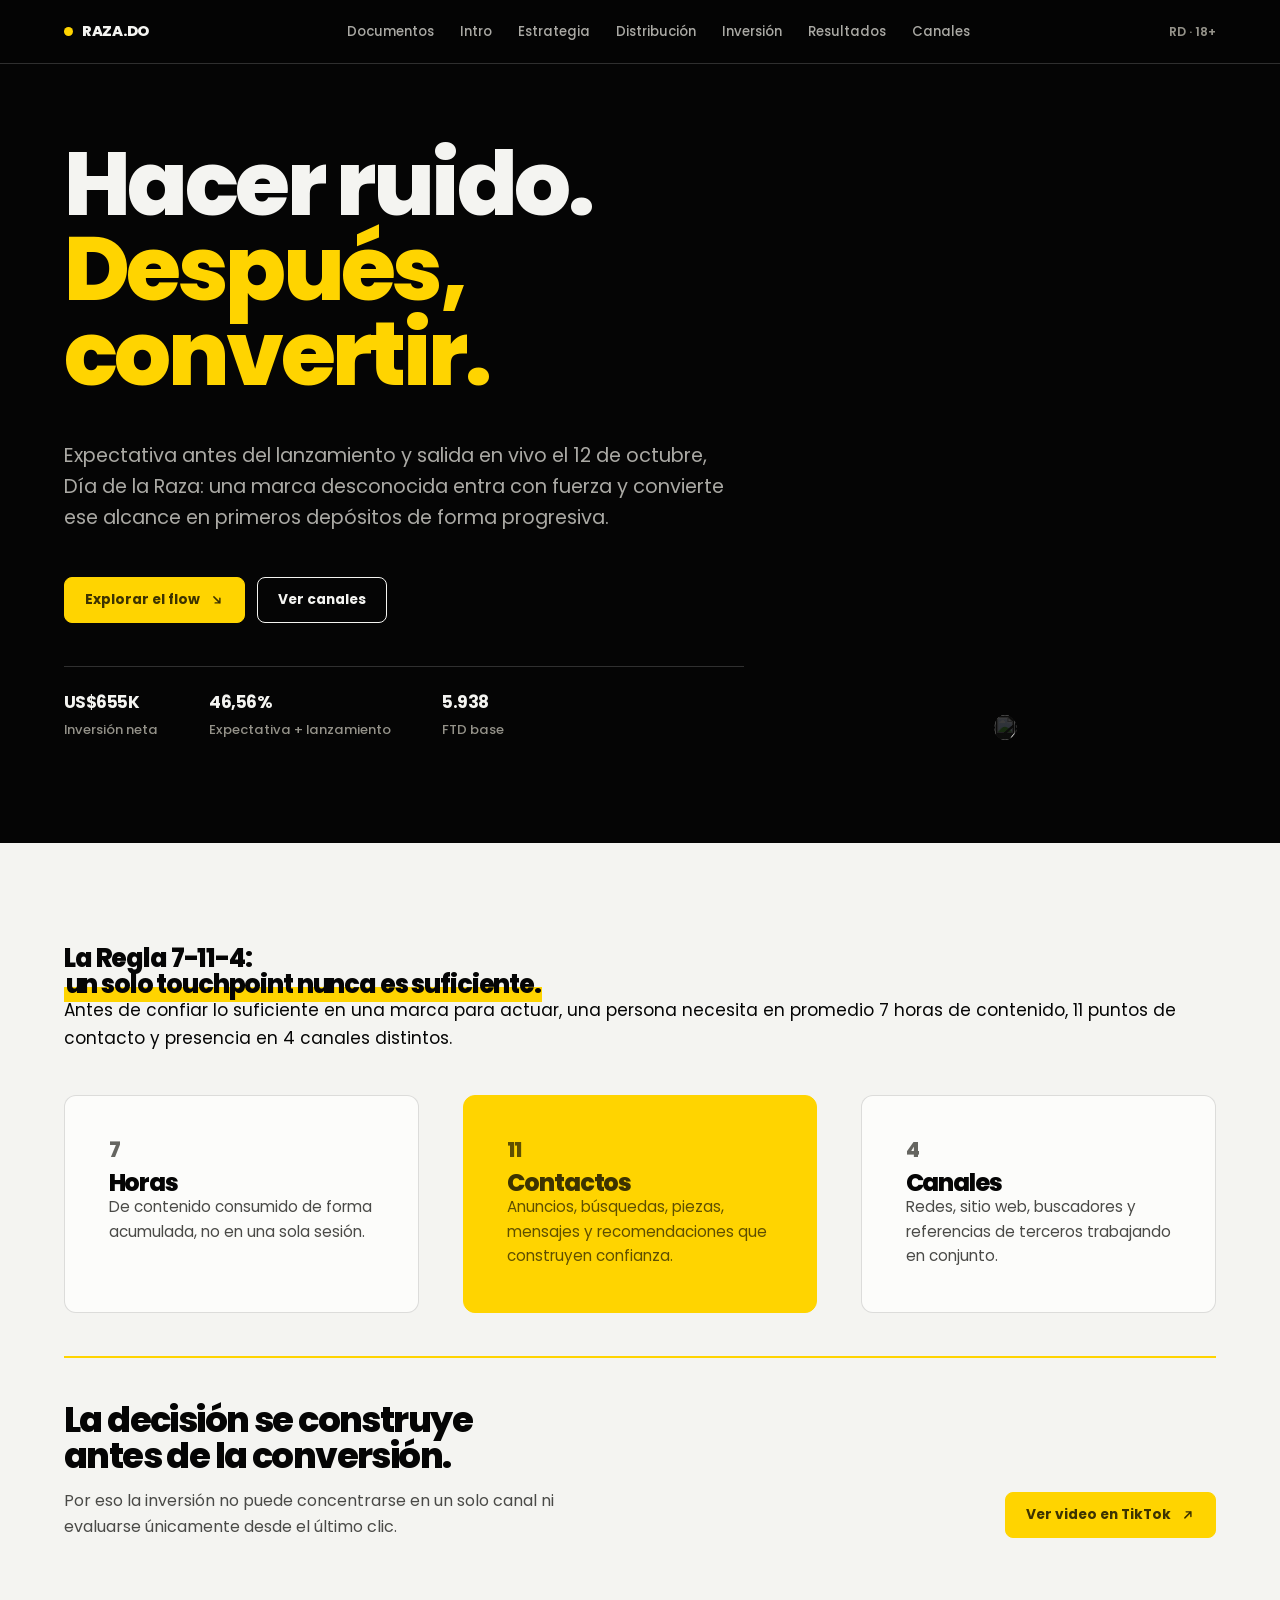
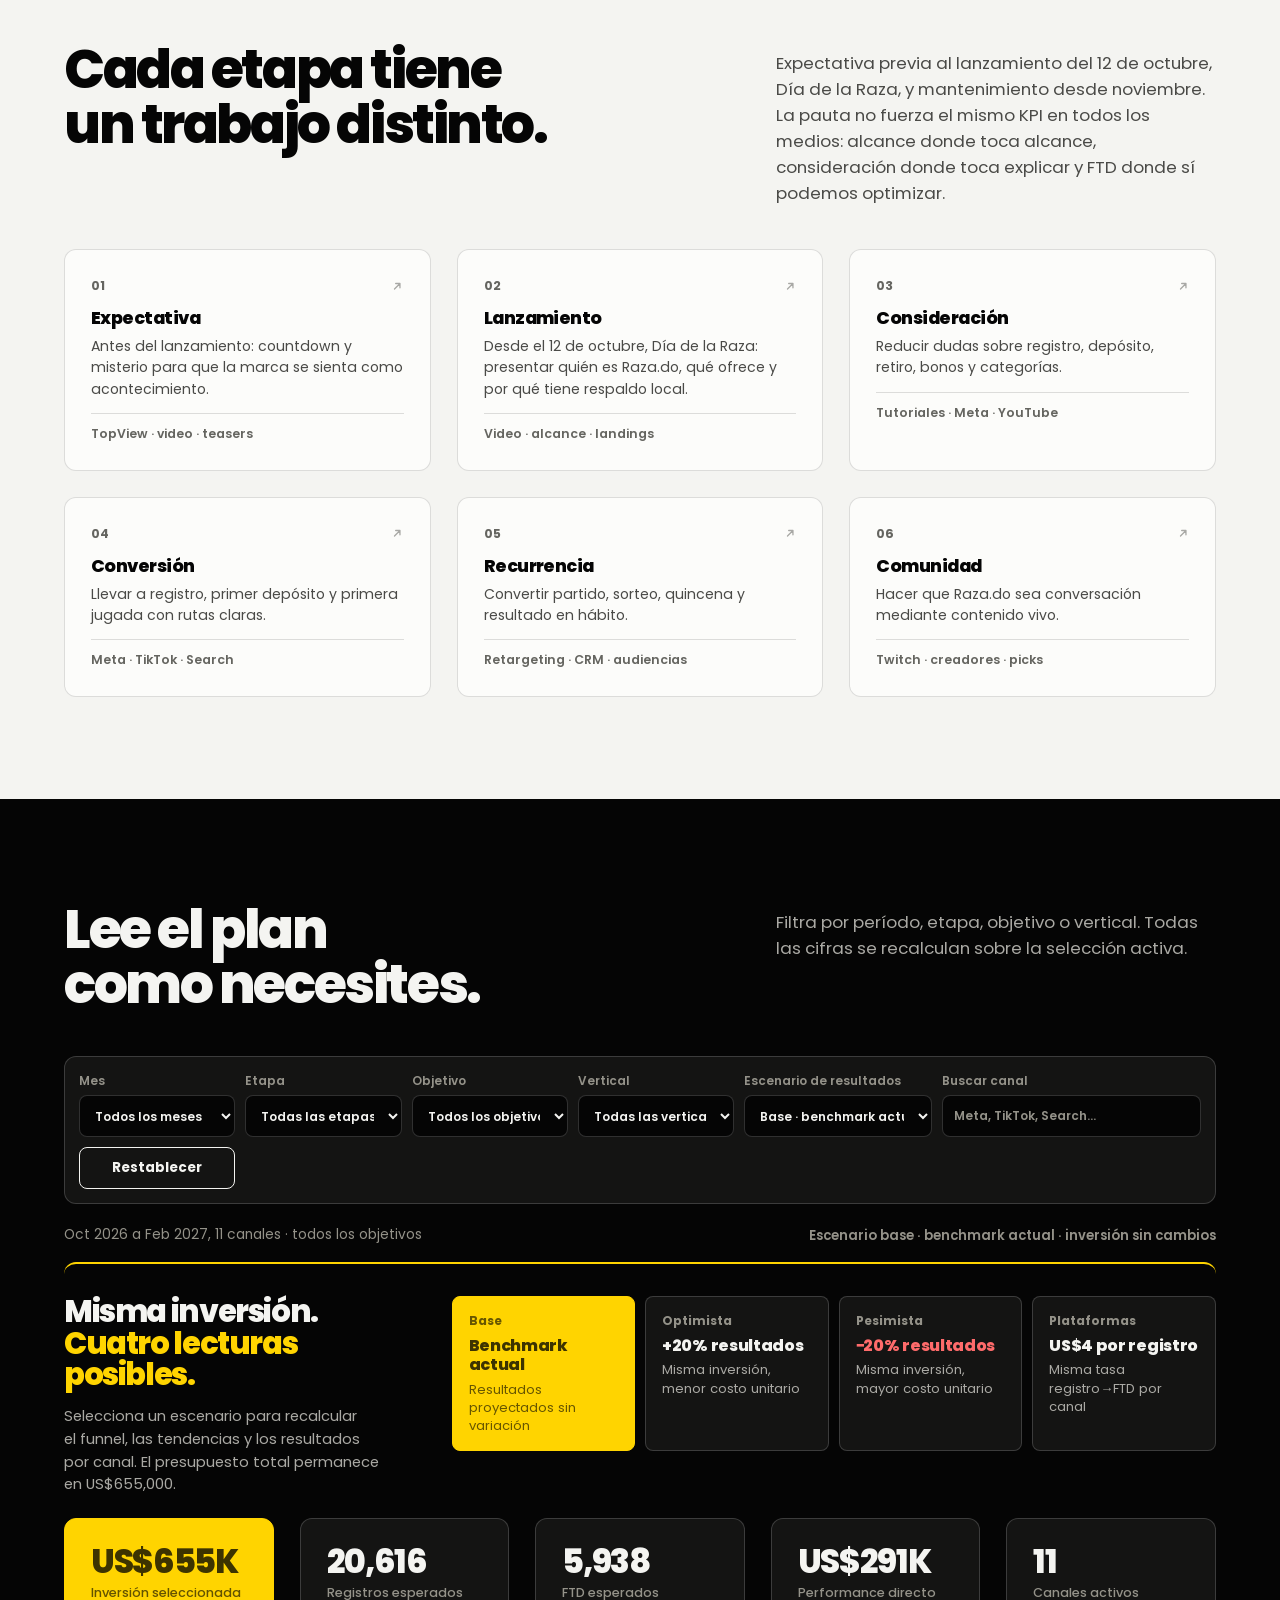
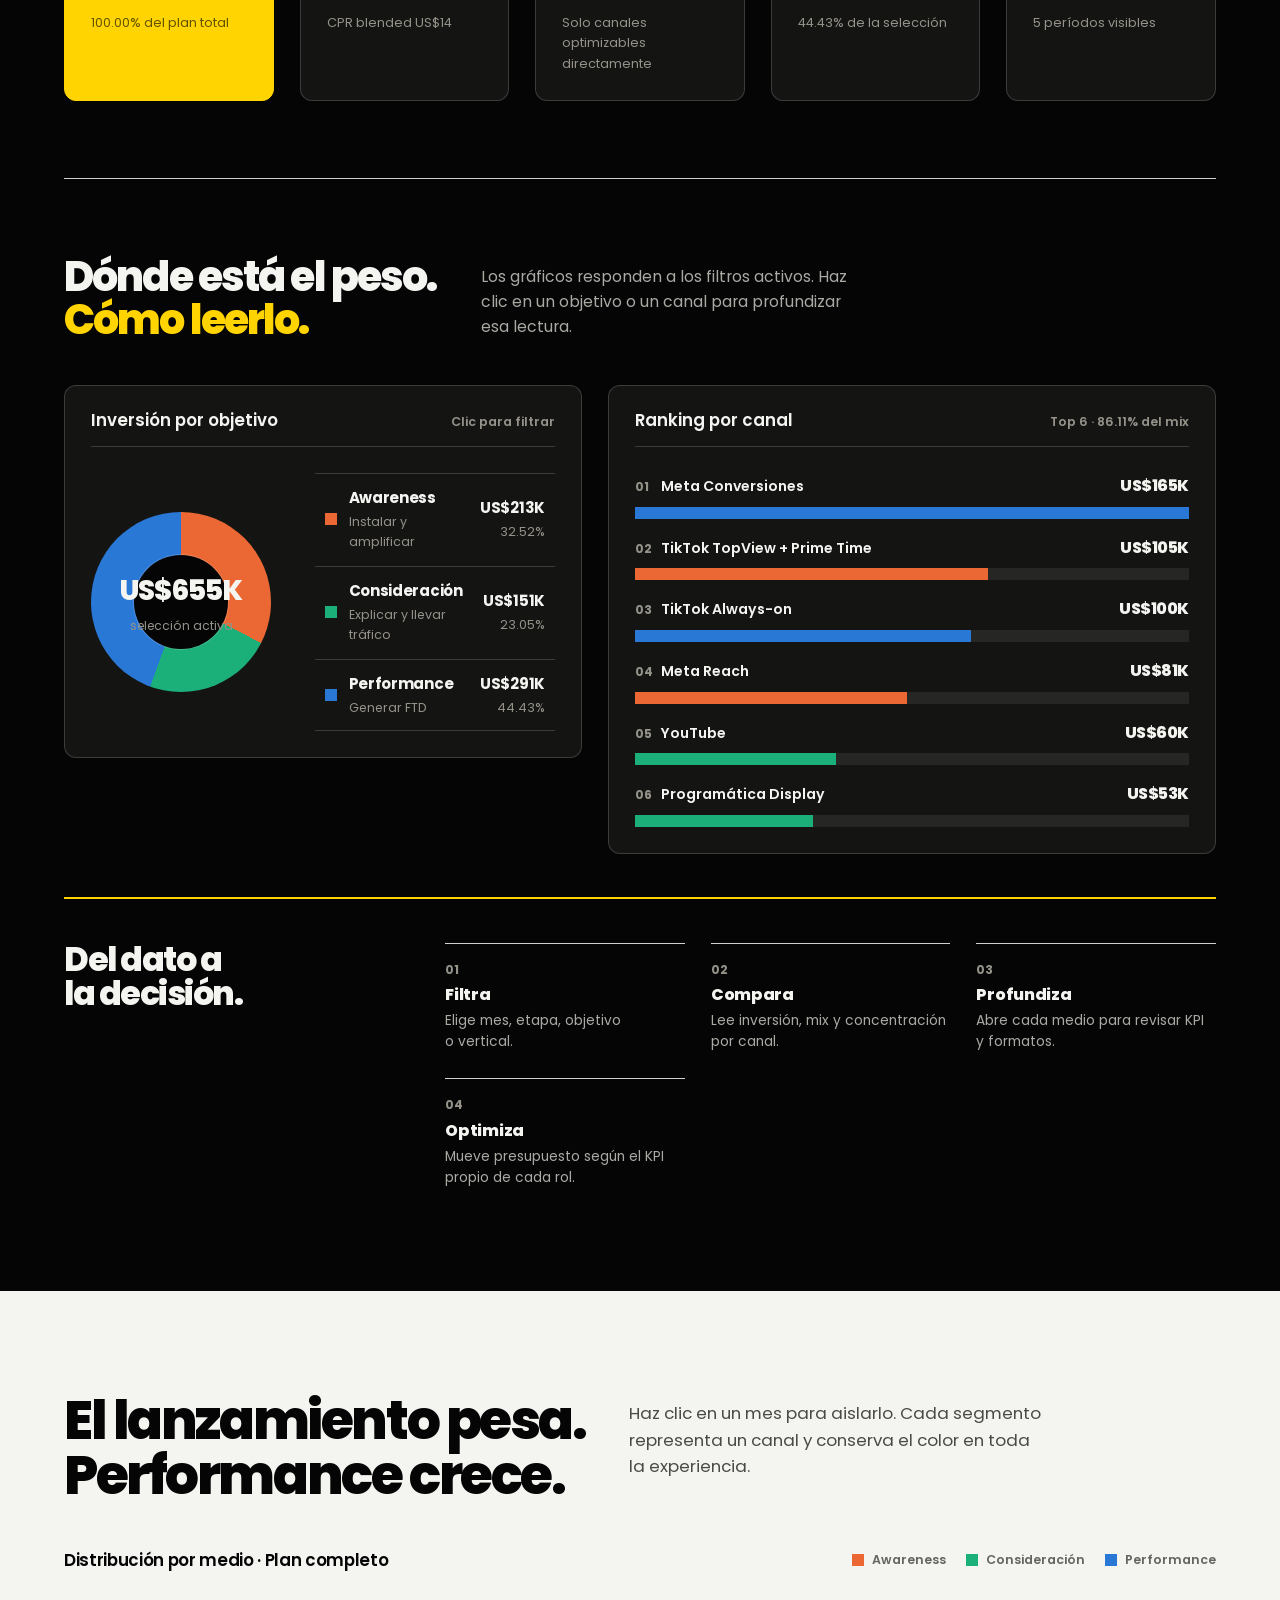
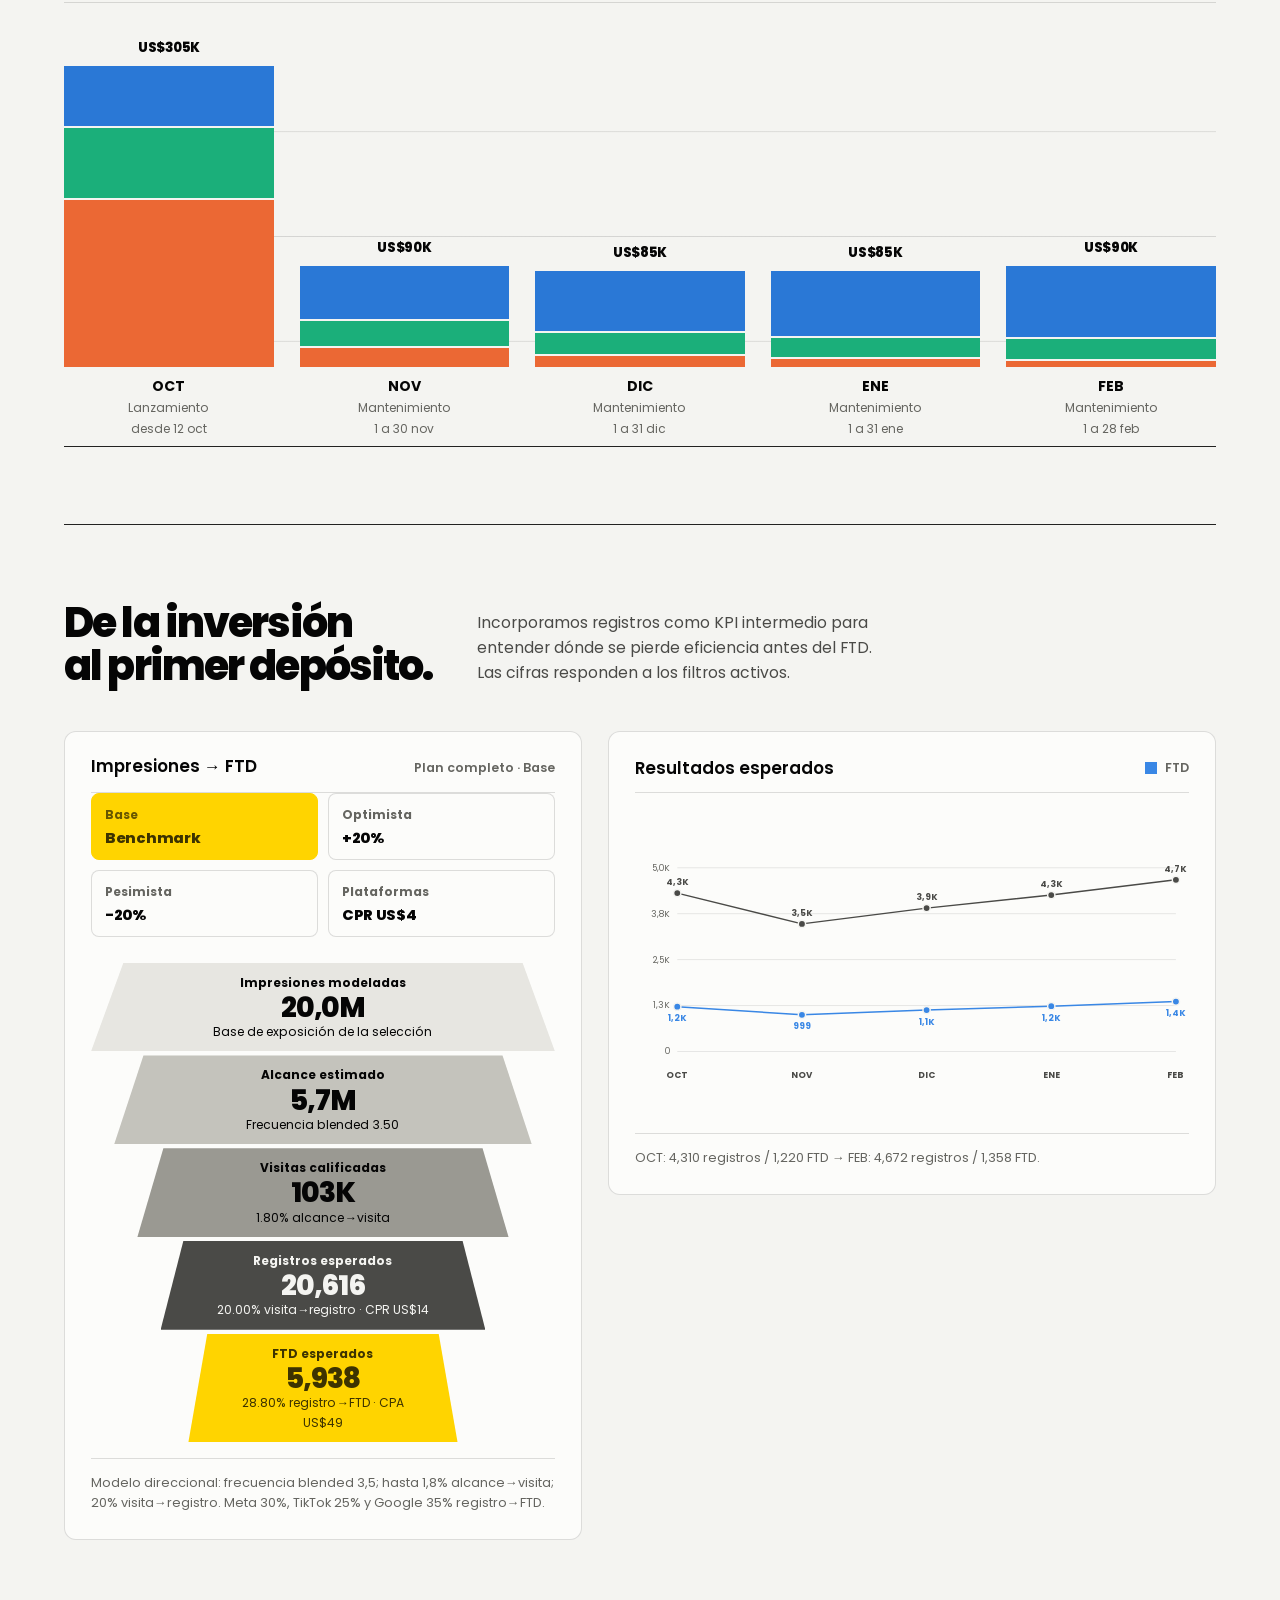
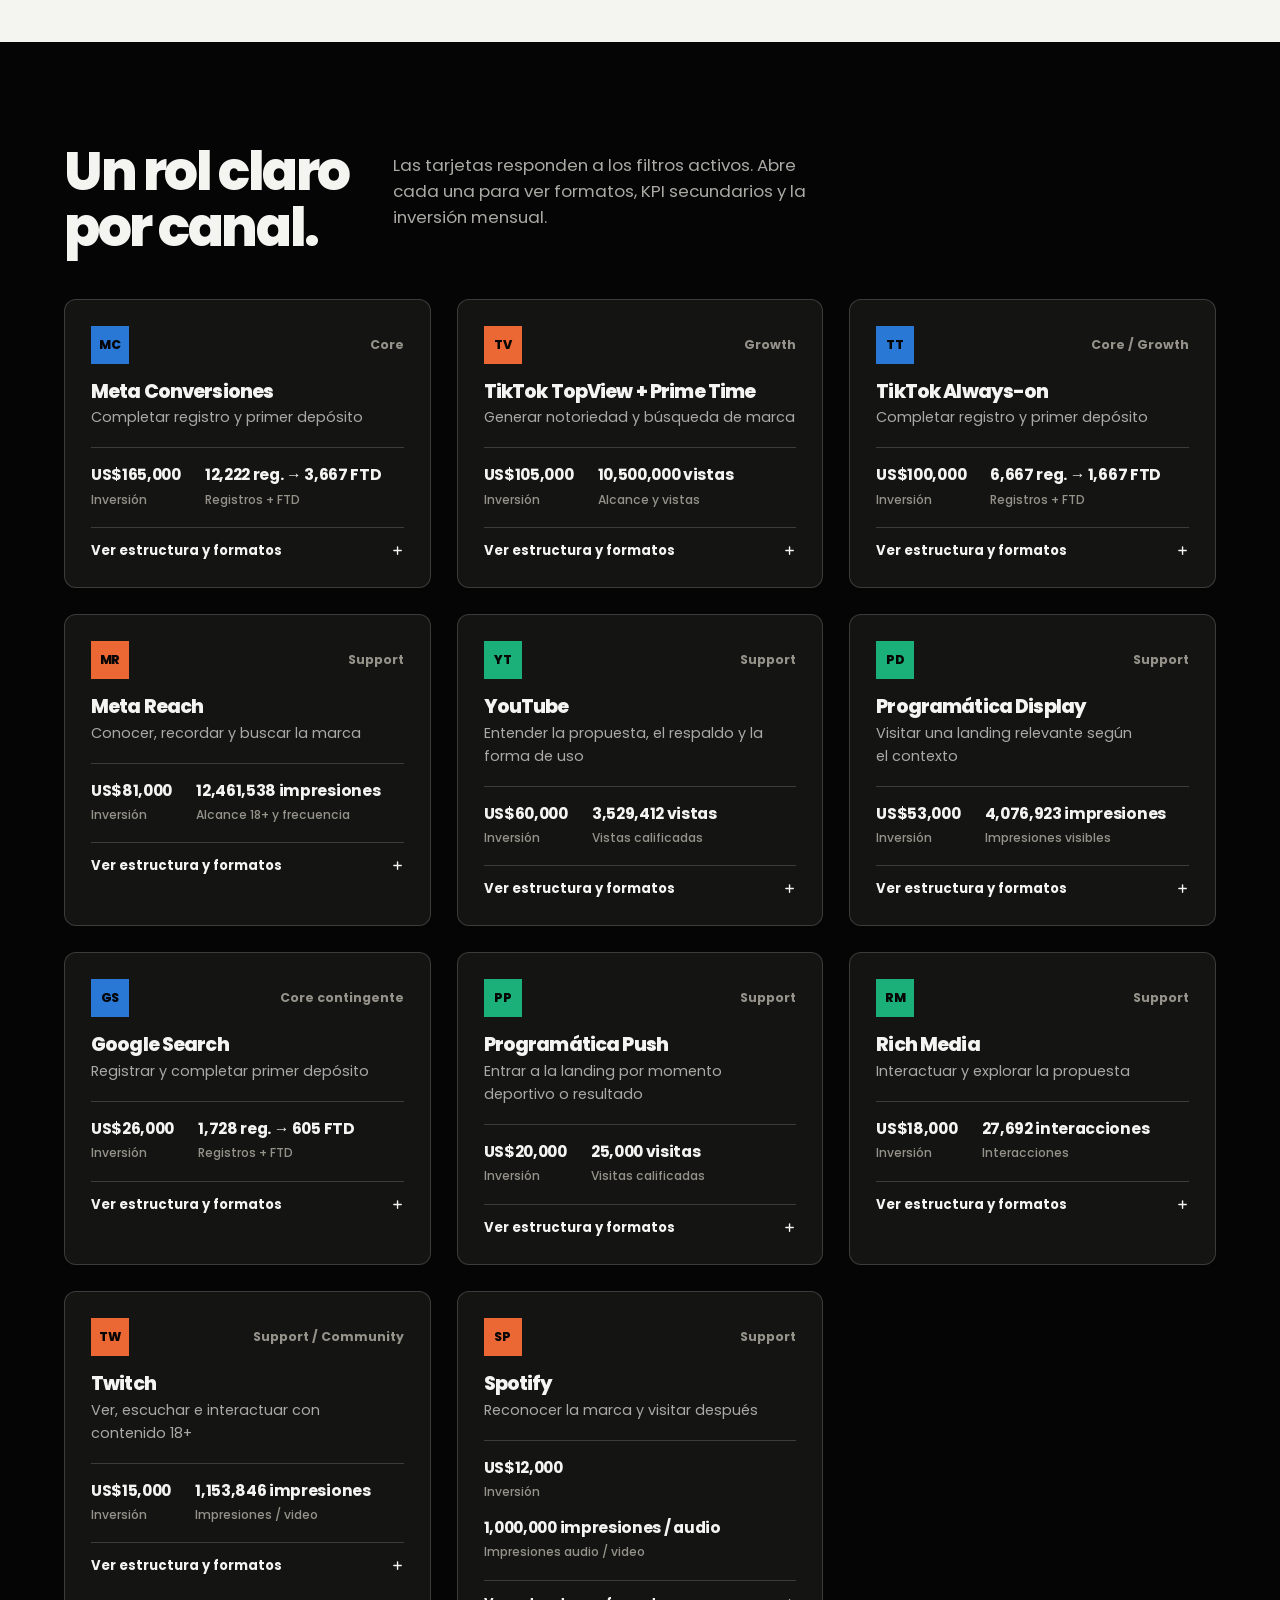
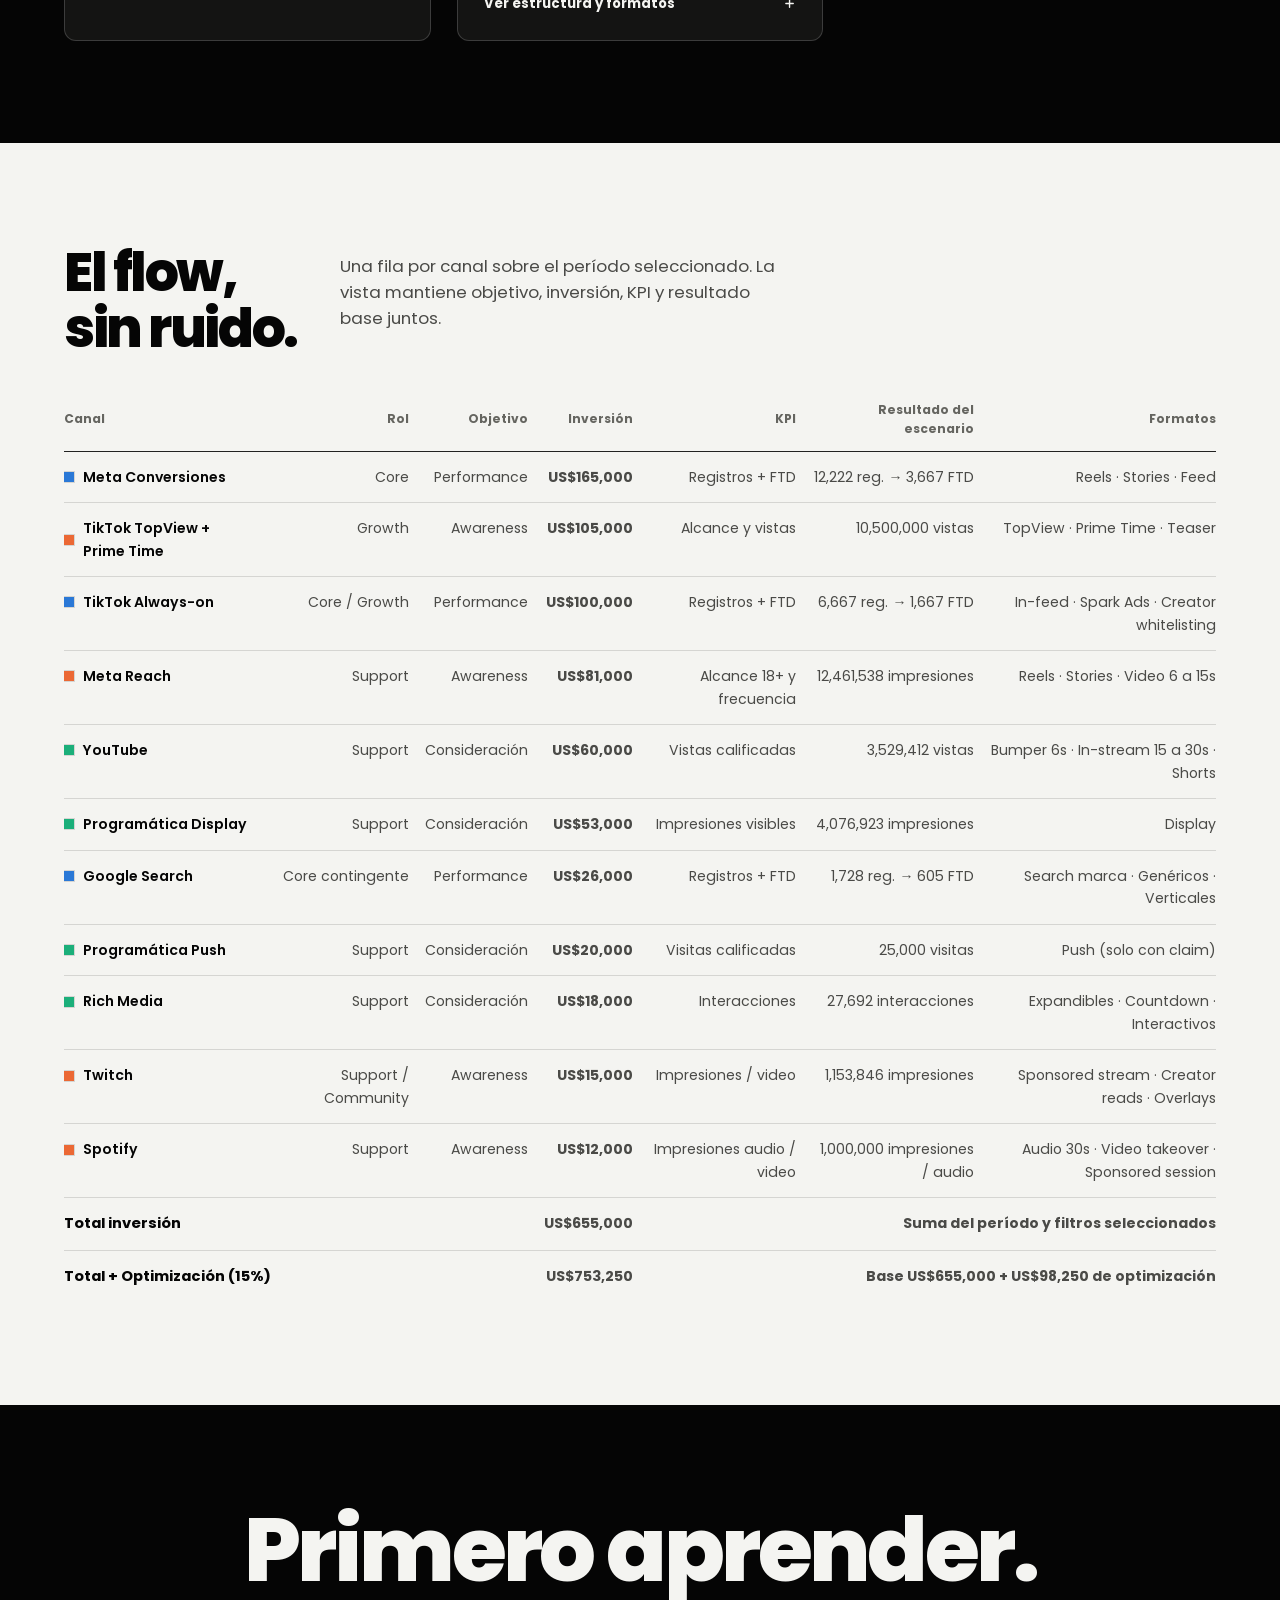
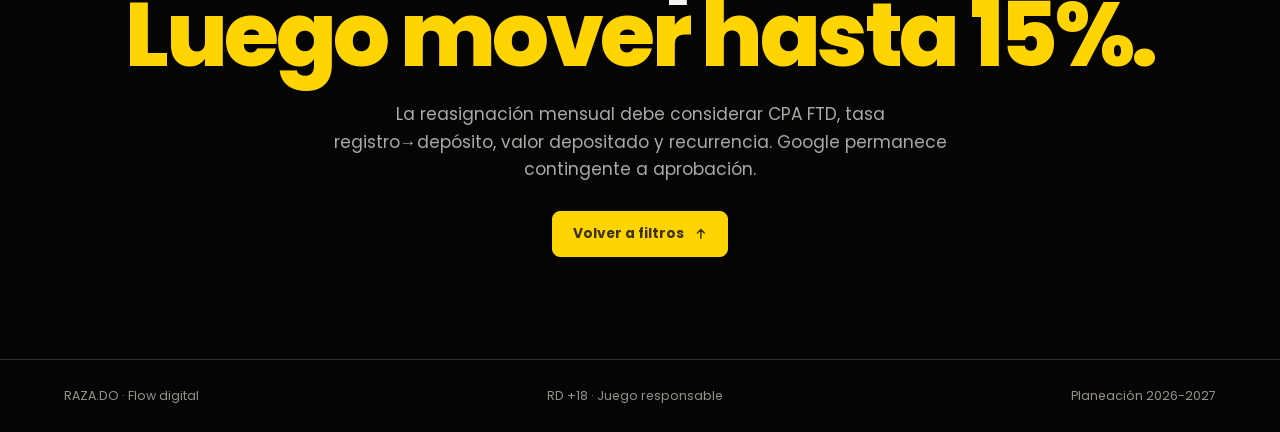
==== commit acb2335b: "Ajuste fecha lanzamiento" ====
--- a/flow-digital.html
+++ b/flow-digital.html
@@ -35,7 +35,7 @@
     <section class="hero section-dark" aria-labelledby="hero-title">
       <div class="hero-copy">
         <h1 id="hero-title">Hacer ruido.<br><em>Después, convertir.</em></h1>
-        <p class="hero-lead">Expectativa desde el 28 de septiembre y lanzamiento el 5 de octubre: una marca desconocida entra con fuerza y convierte ese alcance en primeros depósitos de forma progresiva.</p>
+        <p class="hero-lead">Expectativa antes del lanzamiento y salida en vivo el 12 de octubre, Día de la Raza: una marca desconocida entra con fuerza y convierte ese alcance en primeros depósitos de forma progresiva.</p>
         <div class="hero-actions">
           <a class="button button-primary" href="#flow">Explorar el flow <svg class="ico" aria-hidden="true"><use href="#i-bajar"></use></svg></a>
           <a class="button button-ghost" href="#canales">Ver canales</a>
@@ -90,7 +90,7 @@
     <section class="strategy section-light" id="estrategia" aria-labelledby="strategy-title">
       <div class="section-heading">
         <h2 id="strategy-title">Cada etapa tiene un trabajo distinto.</h2>
-        <p>Expectativa desde el 28 de septiembre, lanzamiento el 5 de octubre y mantenimiento desde noviembre. La pauta no fuerza el mismo KPI en todos los medios: alcance donde toca alcance, consideración donde toca explicar y FTD donde sí podemos optimizar.</p>
+        <p>Expectativa previa al lanzamiento del 12 de octubre, Día de la Raza, y mantenimiento desde noviembre. La pauta no fuerza el mismo KPI en todos los medios: alcance donde toca alcance, consideración donde toca explicar y FTD donde sí podemos optimizar.</p>
       </div>
       <div class="journey" id="journey" aria-label="Etapas estratégicas"></div>
     </section>
@@ -112,8 +112,7 @@
         <label>Etapa
           <select id="stageFilter">
             <option value="all">Todas las etapas</option>
-            <option value="Expectativa">Expectativa (desde 28 sep)</option>
-            <option value="Lanzamiento">Lanzamiento (desde 5 oct)</option>
+            <option value="Lanzamiento">Lanzamiento (desde 12 oct)</option>
             <option value="Mantenimiento">Mantenimiento (nov a feb)</option>
           </select>
         </label>
@@ -150,7 +149,7 @@
       </form>
 
       <div class="active-filter-row">
-        <p id="selectionLabel" aria-live="polite">Plan completo, 28 sep a 28 feb · 11 canales</p>
+        <p id="selectionLabel" aria-live="polite">Plan completo, Oct 2026 a Feb 2027 · 11 canales</p>
         <span class="live-dot" id="scenarioLabel">Escenario base · inversión sin cambios</span>
       </div>
 
--- a/assets/css/adcom.css
+++ b/assets/css/adcom.css
@@ -197,7 +197,7 @@
 /* Suelo papel declarado a mano: hace falta para una franja clara dentro de un
    documento en tinta. Repite los valores de :root a propósito, porque una
    franja no puede depender de cuál sea el suelo de la página que la contiene. */
-[data-suelo="papel"],.section-light,.s-light{
+[data-suelo="papel"],[data-roles="papel"],.section-light,.s-light{
   --ground:#f4f4f1;
   --fg:#050505;
   --fg-secondary:#4a4a47;
@@ -247,7 +247,7 @@
 /* ========================== SUELO TINTA ===================================
    Los mismos roles, resueltos contra un suelo oscuro. Se activa con
    data-suelo="tinta" en el <html>. Nada más cambia. */
-[data-suelo="tinta"],.section-dark,.s-dark{
+[data-suelo="tinta"],[data-roles="tinta"],.section-dark,.s-dark{
   --ground:#050505;
   --fg:#f4f4f1;                 /* 18.5:1 · nunca #fff puro */
   --fg-secondary:#aaa9a4;       /* 8.7:1 · el mismo que usa el .slab de genius */
@@ -449,6 +449,19 @@
      · Dos franjas seguidas del mismo suelo son una sola franja.
      · El `.slab` es otra cosa: un momento invertido dentro de una franja, una
        vez por documento. No se usan los dos para lo mismo. */
+/* Declarar el suelo y PINTARLO son dos cosas distintas, y hacen falta las
+   dos por separado.
+
+   `data-suelo` hace las dos: es para una franja, que pinta su suelo de borde
+   a borde. `data-roles` solo declara: es para un panel que YA tiene su
+   propio fondo -- una tarjeta con un blanco translucido, una fila de tabla
+   con su tinte -- y que lo unico que necesita es que los roles de dentro
+   (--fg, --fg-muted, --rule) se resuelvan contra ese fondo y no contra el de
+   la pagina.
+
+   Sin esta distincion, marcar una tarjeta para arreglarle el texto le
+   repintaba el fondo. Medido: en una pasada sobre el corpus eso empeoro
+   quince documentos, uno de ellos en 167 defectos. */
 [data-suelo],.section-dark,.section-light,.s-dark,.s-light{
   background:var(--ground); color:var(--fg)
 }
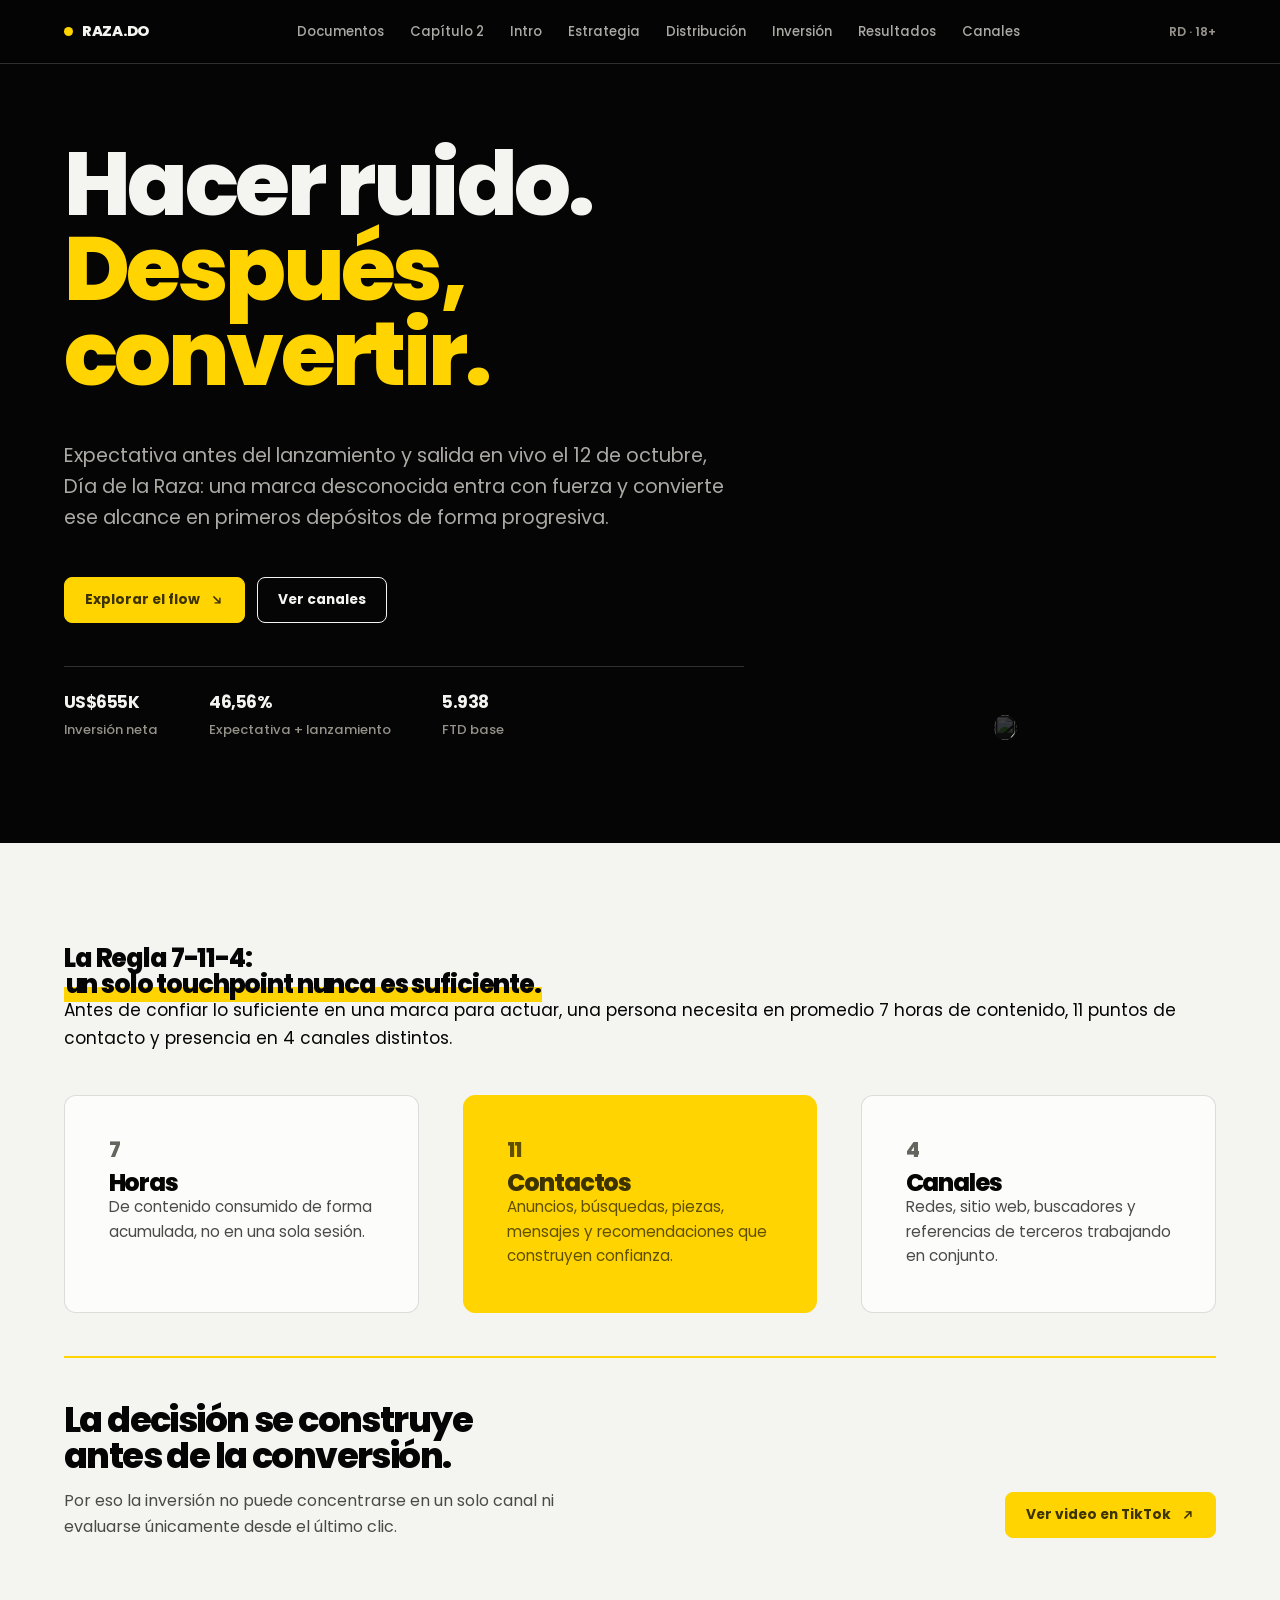
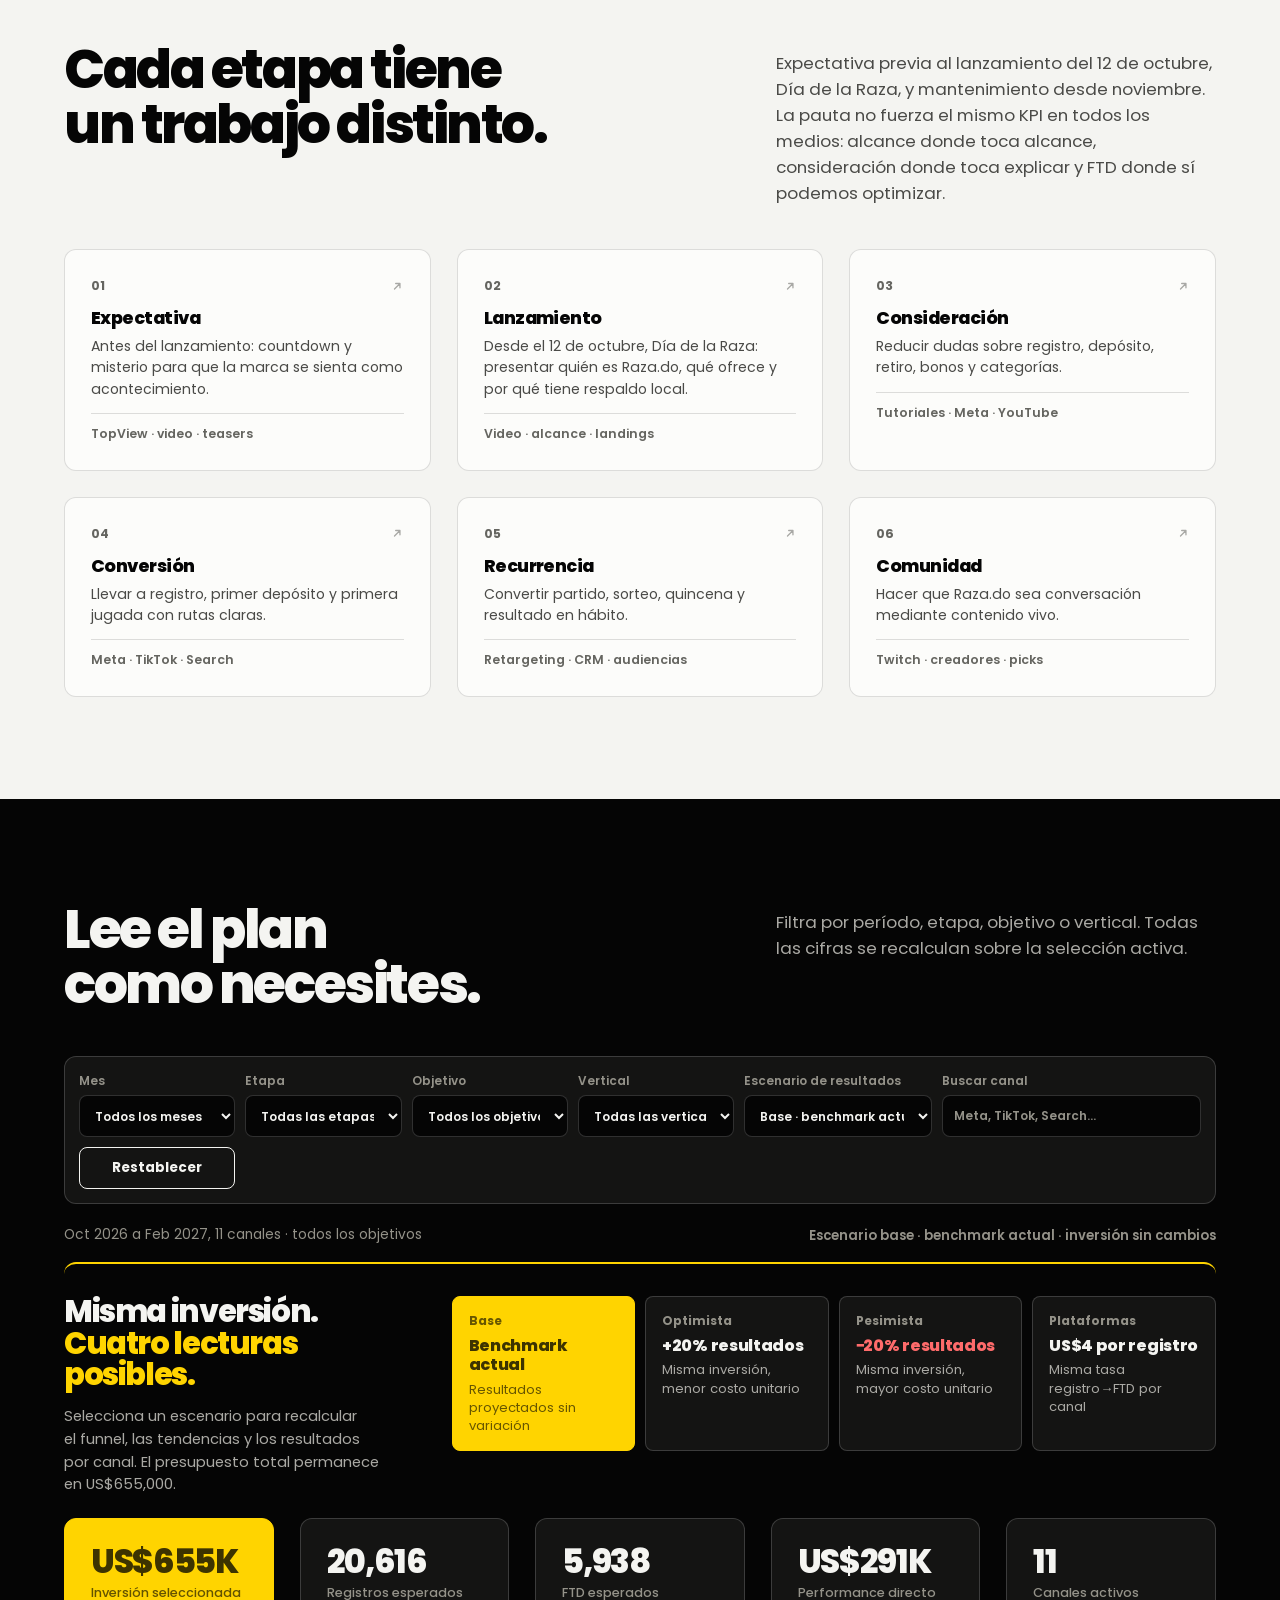
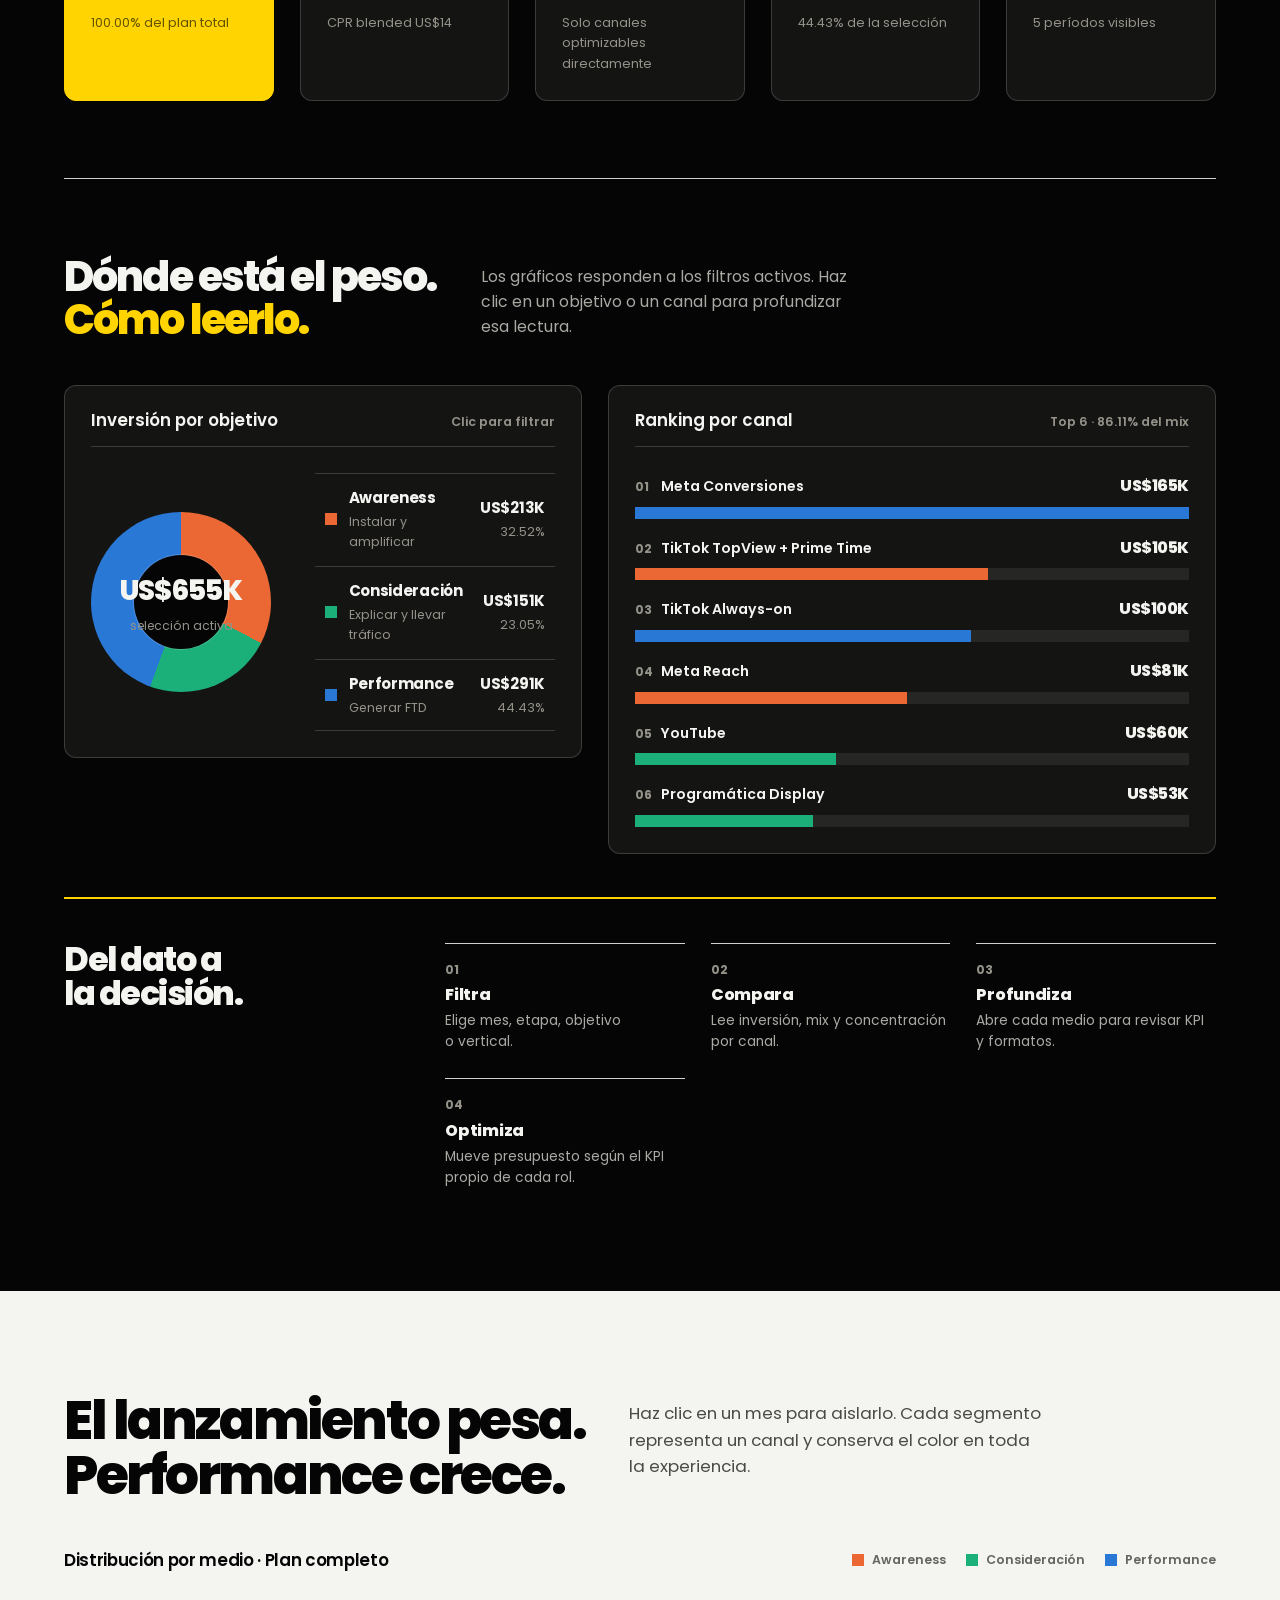
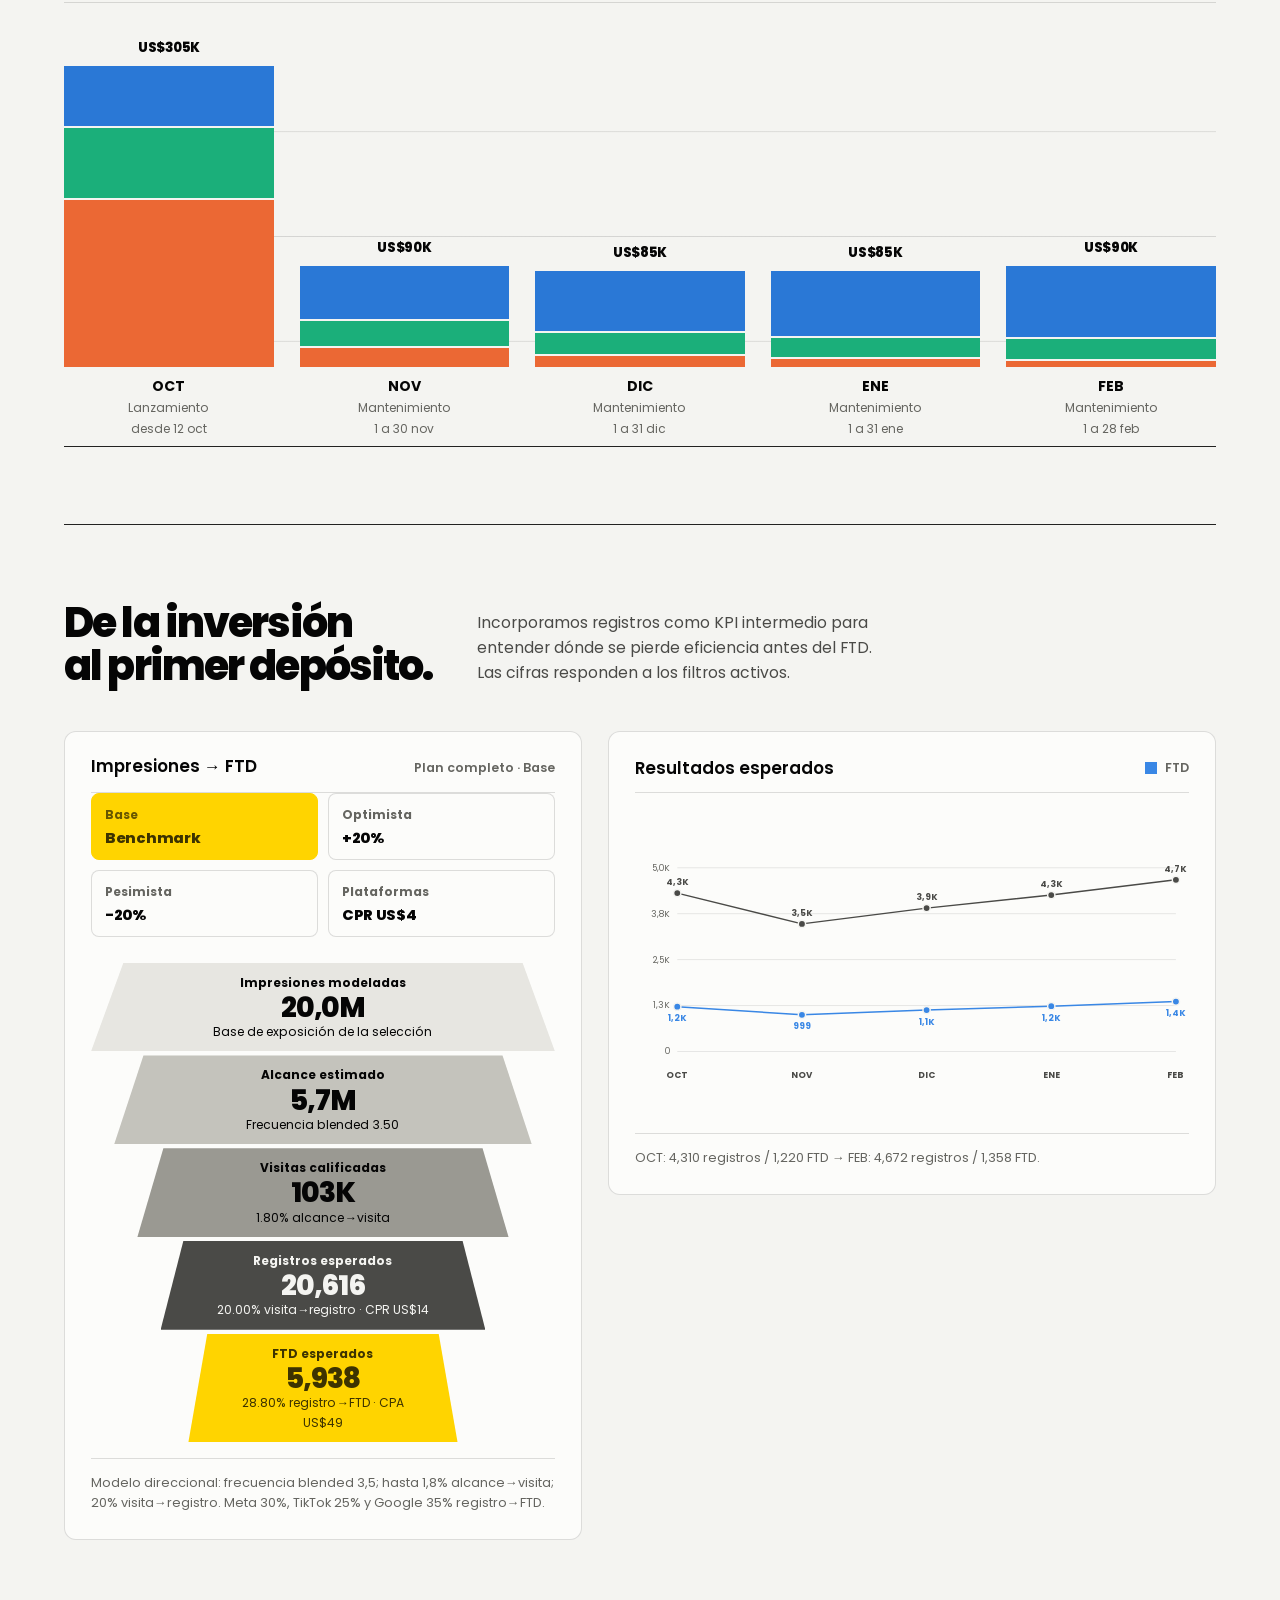
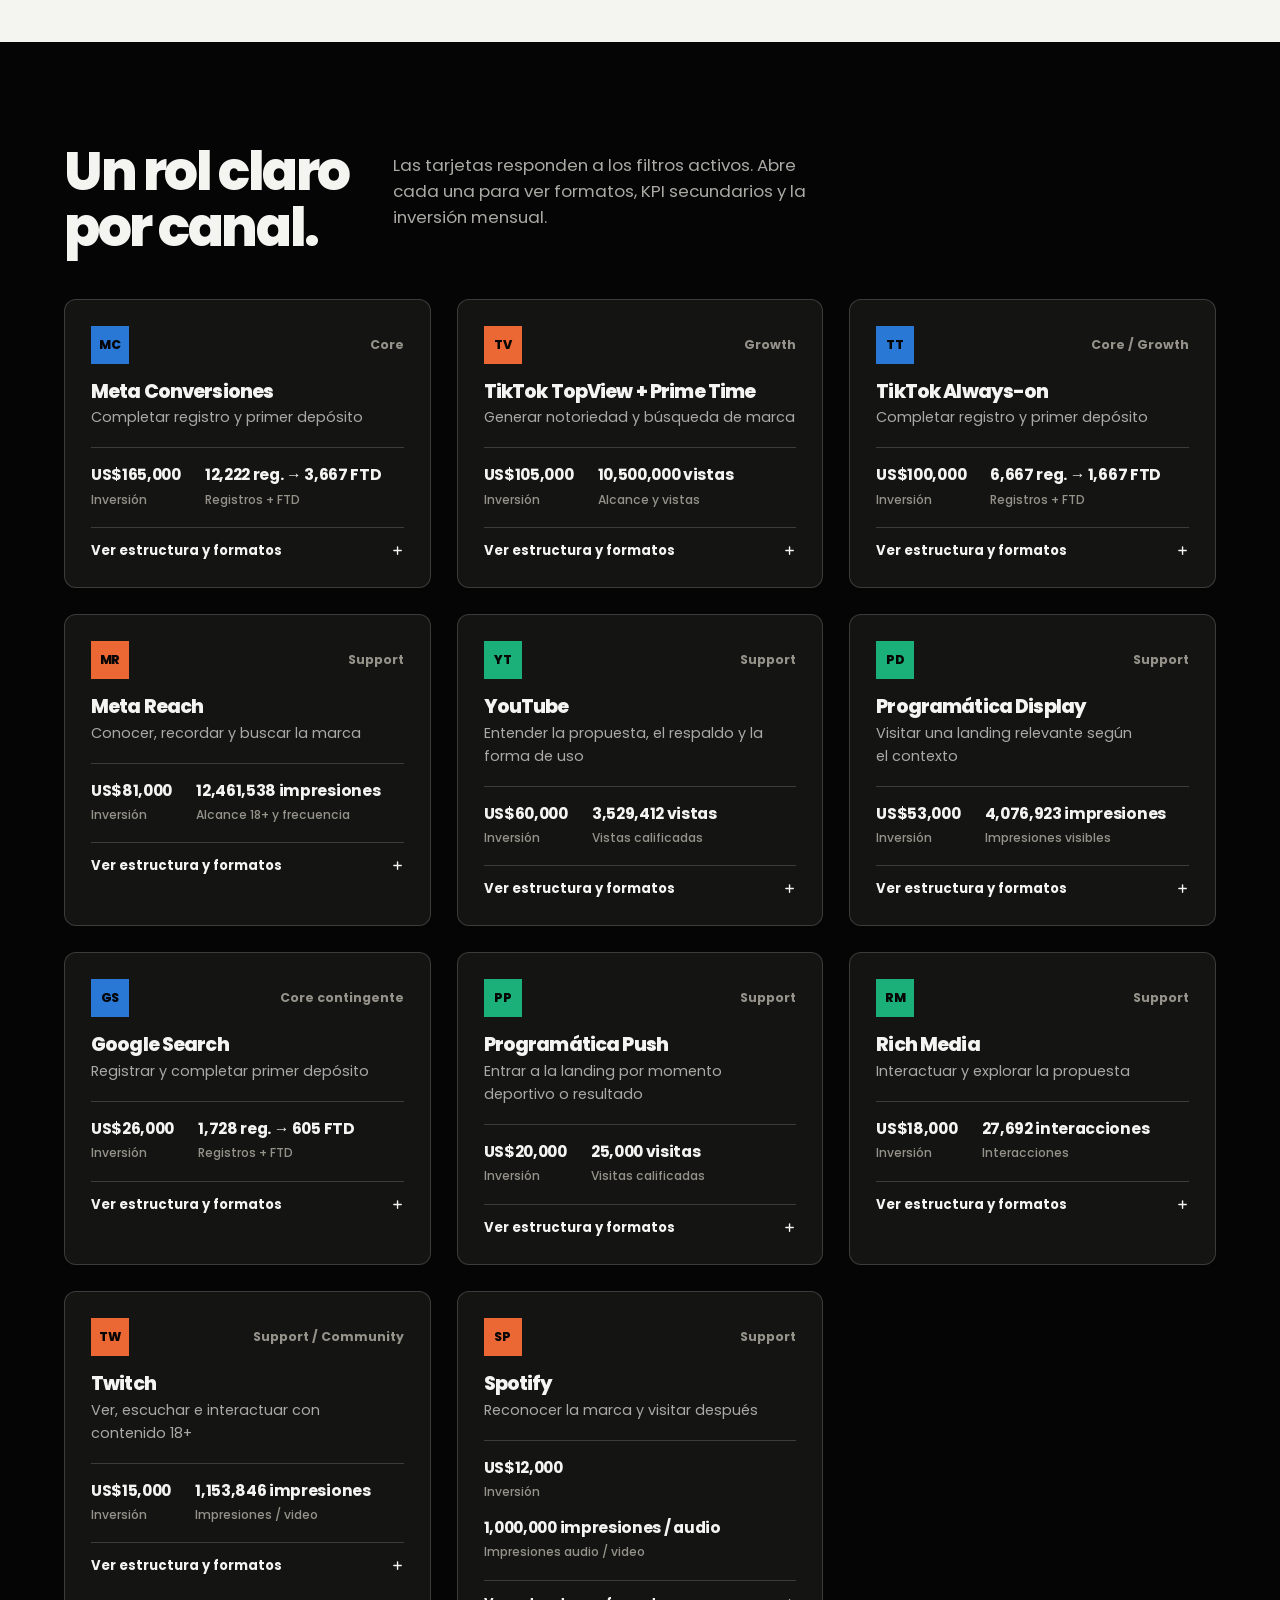
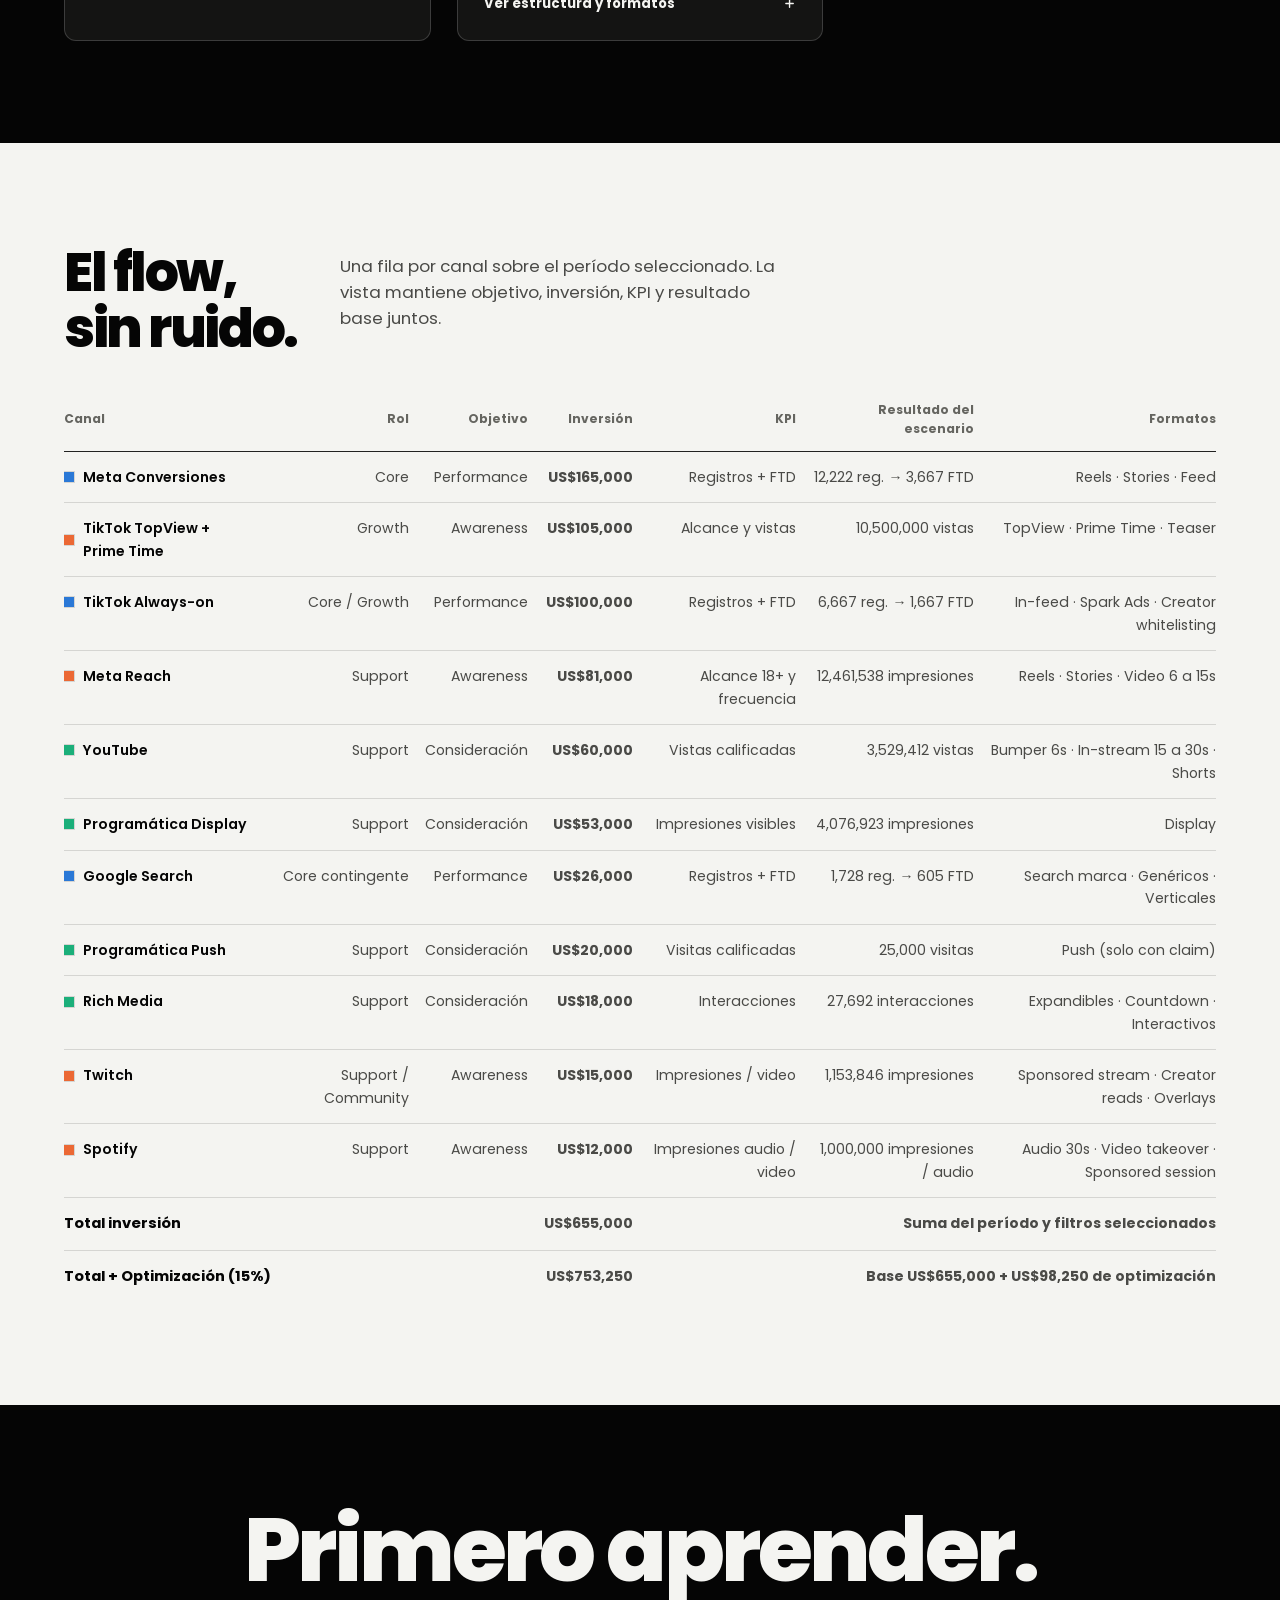
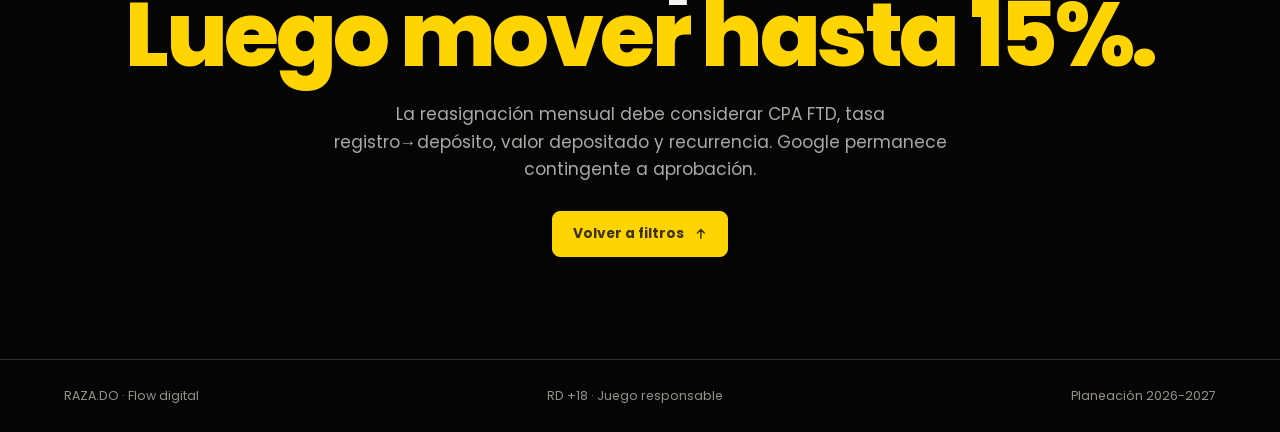
==== commit b1c97948: "Agrega capítulo 2 del flow digital ajustado al gasto real Reordena la inversión con lo gastado al 9 " ====
--- a/flow-digital.html
+++ b/flow-digital.html
@@ -21,6 +21,7 @@
     </a>
     <nav aria-label="Navegación principal">
       <a href="index.html">Documentos</a>
+      <a href="flow-digital-ajustado.html">Capítulo 2</a>
       <a href="#intro">Intro</a>
       <a href="#estrategia">Estrategia</a>
       <a href="#distribucion">Distribución</a>
